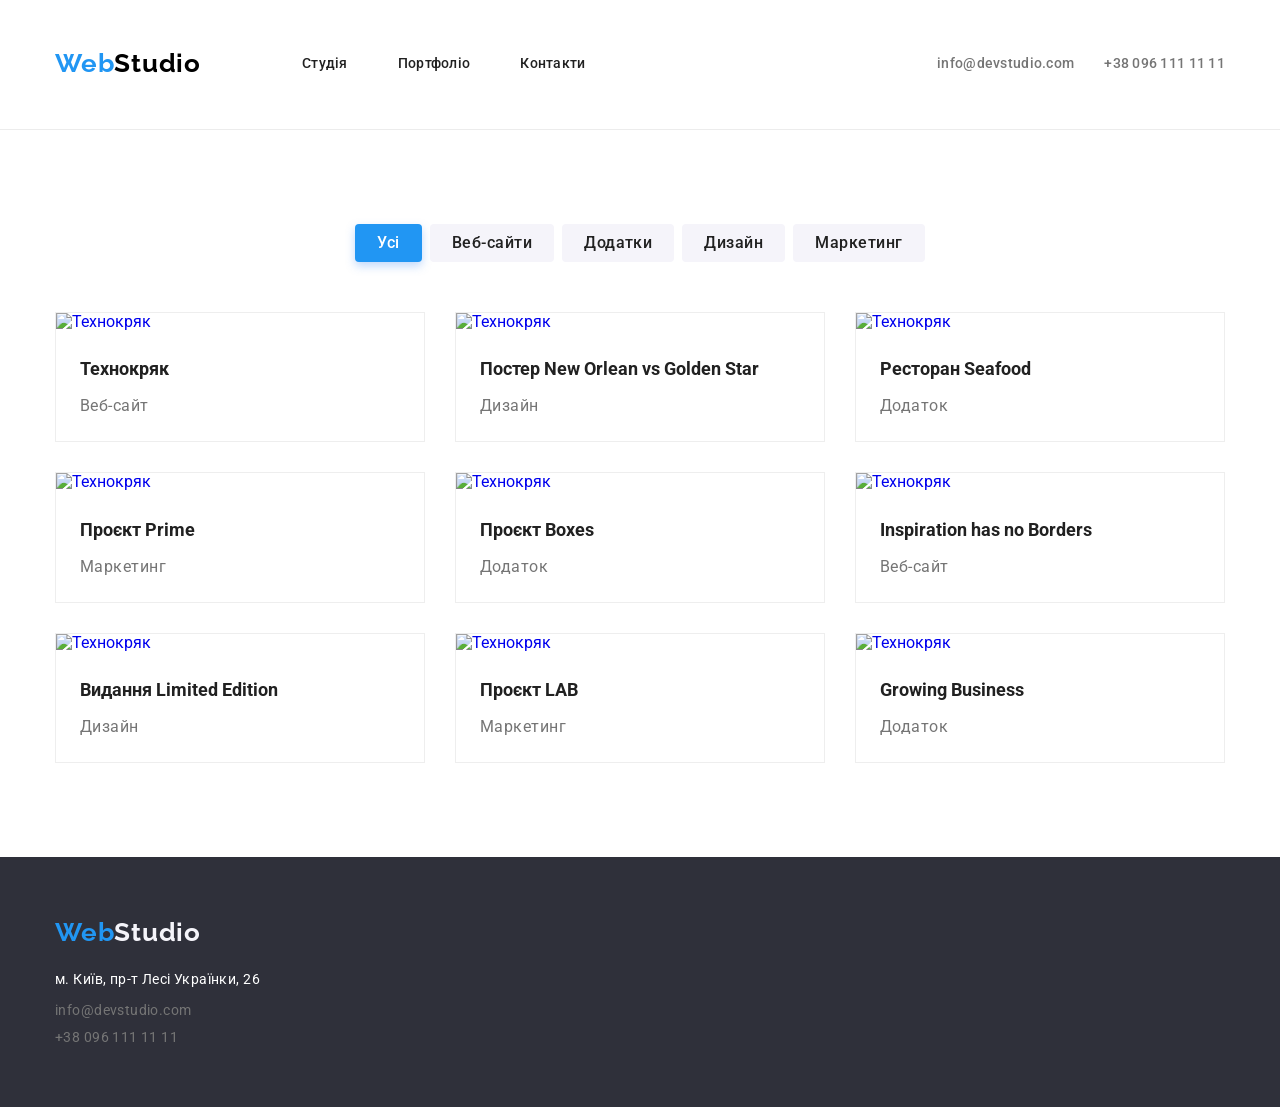
==== portfolio.html @ 372fb8e6 "mobile menu fix" ====
<!doctype html>
<html lang="uk">
  <head>
    <meta charset="UTF-8" />
    <meta name="viewport" content="width=device-width, initial-scale=1.0" />
    
    <link
      rel="stylesheet"
      href="https://cdnjs.cloudflare.com/ajax/libs/modern-normalize/3.0.1/modern-normalize.min.css"
      integrity="sha512-q6WgHqiHlKyOqslT/lgBgodhd03Wp4BEqKeW6nNtlOY4quzyG3VoQKFrieaCeSnuVseNKRGpGeDU3qPmabCANg=="
      crossorigin="anonymous"
      referrerpolicy="no-referrer"
    />
    <title>Портфоліо</title>
    <link rel="preconnect" href="https://fonts.googleapis.com" />
    <link rel="preconnect" href="https://fonts.gstatic.com" crossorigin />
    <link
      href="https://fonts.googleapis.com/css2?family=Raleway:ital,wght@0,100..900;1,100..900&family=Roboto:ital,wght@0,100..900;1,100..900&display=swap"
      rel="stylesheet"
    />
    <link rel="stylesheet" href="css/reset.css" />
    <link rel="stylesheet" href="css/portfolio.css" />
      <link rel="stylesheet" href="css/style.css" />
  </head>
  <body>
    <header class="header">
      <div class="container header-wrap">
        <a href="./index.html" class="header-logo"
          >Web<span class="logo-accent">Studio</span></a>
<button class="mobile-menu-button" type="button" aria-label="Відкрити меню" aria-expanded="false">
  <span></span>
  <span></span>
  <span></span>
</button>

<div class="mobile-menu">
  <nav class="mobile-menu-nav" aria-label="Мобільна навігація">
    <ul>
      <li><a href="./index.html">Студія</a></li>
      <li><a href="./portfolio.html">Портфоліо</a></li>
      <li><a href="#">Контакти</a></li>
    </ul>
  </nav>

  <address class="mobile-menu-contacts">
    <a class="mobile-menu-phone" href="tel:+380961111111">+38 096 111 11 11</a>
    <a class="mobile-menu-mail" href="mailto:info@devstudio.com">info@devstudio.com</a>
  </address>

  <ul class="mobile-menu-socials">
    <li><a href="#" aria-label="Instagram">Instagram</a></li>
    <li><a href="#" aria-label="Twitter">Twitter</a></li>
    <li><a href="#" aria-label="Facebook">Facebook</a></li>
    <li><a href="#" aria-label="LinkedIn">LinkedIn</a></li>
  </ul>
</div>

<div class="mobile-overlay"></div>

        >
        <nav class="header-navigation header-nav">
          <ul class="header-list">
            <li class="header-item">
              <a class="header-link" href="index.html">Студія</a>
            </li>
            <li class="header-item">
              <a class="header-link" href="index.html">Портфоліо</a>
            </li>
            <li class="header-item">
              <a class="header-link" href="#">Контакти</a>
            </li>
          </ul>
        </nav>
        <address class="header-contacts">
          <ul class="header-contacts-list">
            <li class="header-mail">
              <a class="header-item" href="mailto:info@devstudio.com"
                >info@devstudio.com</a
              >
            </li>
            <li class="header-phone">
              <a class="header-item" href="tel:+380961111111"
                >+38 096 111 11 11</a
              >
            </li>
          </ul>
        </address>
      </div>
    </header>
    <main>
      <section class="tabs">
        <div class="container">
          <nav class="tabs-tab">
            <button type="button" class="tabs-active">Усі</button>
            <button type="button" class="tabs-item">Веб-сайти</button>
            <button type="button" class="tabs-item">Додатки</button>
            <button type="button" class="tabs-item">Дизайн</button>
            <button type="button" class="tabs-item">Маркетинг</button>
          </nav>
        </div>
      </section>
      <section class="catalog">
        <div class="container">
          <ul class="catalog-list">
            <li class="catalog-item">
              <a href="#" class="catalog-link">
                <div class="wrapper">
                  <img
                  width="370"
                  class="catalog-img"
                  src="projects-photos/portfolioimg1.jpg"
                  alt="Технокряк"
                />
                <p class="over">Ресурс пропонує комплексні пропозиції з різним рівнем функціоналу та сервісів. Все це дозволить відвідувачу отримати вичерпні відомості про компанію чи приватну особу.</p>
                </div>
                <div class="catalog-content">
                  <h3 class="catalog-title">Технокряк</h3>
                  <p class="catalog-text">Веб-сайт</p>
                </div>
              </a>
            </li>
            <li class="catalog-item">
              <a href="#" class="catalog-link">
                <div class="wrapper">
                  <img
                  width="370"
                  class="catalog-img"
                  src="projects-photos/portfolioimg2.jpg"
                  alt="Технокряк"
                />
                <p class="over">Ресурс пропонує комплексні пропозиції з різним рівнем функціоналу та сервісів. Все це дозволить відвідувачу отримати вичерпні відомості про компанію чи приватну особу.</p>
                </div>
                <div class="catalog-content">
                  <h3 class="catalog-title">
                    Постер New Orlean vs Golden Star
                  </h3>
                  <p class="catalog-text">Дизайн</p>
                </div>
              </a>
            </li>
            <li class="catalog-item">
              <a href="#" class="catalog-link">
                <div class="wrapper">
                  <img
                  width="370"
                  class="catalog-img"
                  src="projects-photos/portfolioimg3.jpg"
                  alt="Технокряк"
                />
                <p class="over">Ресурс пропонує комплексні пропозиції з різним рівнем функціоналу та сервісів. Все це дозволить відвідувачу отримати вичерпні відомості про компанію чи приватну особу.</p>
                </div>
                <div class="catalog-content">
                  <h3 class="catalog-title">Ресторан Seafood</h3>
                  <p class="catalog-text">Додаток</p>
                </div>
              </a>
            </li>

            <li class="catalog-item">
              <a href="#" class="catalog-link">
                <div class="wrapper">
                  <img
                  width="370"
                  class="catalog-img"
                  src="projects-photos/portfolioimg4.jpg"
                  alt="Технокряк"
                />
                <p class="over">Ресурс пропонує комплексні пропозиції з різним рівнем функціоналу та сервісів. Все це дозволить відвідувачу отримати вичерпні відомості про компанію чи приватну особу.</p>
                </div>
                <div class="catalog-content">
                  <h3 class="catalog-title">Проєкт Prime</h3>
                  <p class="catalog-text">Маркетинг</p>
                </div>
              </a>
            </li>
            <li class="catalog-item">
              <a href="#" class="catalog-link">
                <div class="wrapper">
                  <img
                  width="370"
                  class="catalog-img"
                  src="projects-photos/portfolioimg5.jpg"
                  alt="Технокряк"
                />
                <p class="over">Ресурс пропонує комплексні пропозиції з різним рівнем функціоналу та сервісів. Все це дозволить відвідувачу отримати вичерпні відомості про компанію чи приватну особу.</p>
                </div>
                <div class="catalog-content">
                  <h3 class="catalog-title">Проєкт Boxes</h3>
                  <p class="catalog-text">Додаток</p>
                </div>
              </a>
            </li>
            <li class="catalog-item">
              <a href="#" class="catalog-link">
                <div class="wrapper">
                  <img
                  width="370"
                  class="catalog-img"
                  src="projects-photos/portfolioimg6.jpg"
                  alt="Технокряк"
                />
                <p class="over">Ресурс пропонує комплексні пропозиції з різним рівнем функціоналу та сервісів. Все це дозволить відвідувачу отримати вичерпні відомості про компанію чи приватну особу.</p>
                </div>
                <div class="catalog-content">
                  <h3 class="catalog-title">Inspiration has no Borders</h3>
                  <p class="catalog-text">Веб-сайт</p>
                </div>
              </a>
            </li>

            <li class="catalog-item">
              <a href="#" class="catalog-link">
                <div class="wrapper">
                  <img
                  width="370"
                  class="catalog-img"
                  src="projects-photos/portfolioimg7.jpg"
                  alt="Технокряк"
                />
                <p class="over">Ресурс пропонує комплексні пропозиції з різним рівнем функціоналу та сервісів. Все це дозволить відвідувачу отримати вичерпні відомості про компанію чи приватну особу.</p>
                </div>
                <div class="catalog-content">
                  <h3 class="catalog-title">Видання Limited Edition</h3>
                  <p class="catalog-text">Дизайн</p>
                </div>
              </a>
            </li>
            <li class="catalog-item">
              <a href="#" class="catalog-link">
                <div class="wrapper">
                  <img
                  width="370"
                  class="catalog-img"
                  src="projects-photos/portfolioimg8.jpg"
                  alt="Технокряк"
                />
                <p class="over">Ресурс пропонує комплексні пропозиції з різним рівнем функціоналу та сервісів. Все це дозволить відвідувачу отримати вичерпні відомості про компанію чи приватну особу.</p>
                </div>
                <div class="catalog-content">
                  <h3 class="catalog-title">Проєкт LAB</h3>
                  <p class="catalog-text">Маркетинг</p>
                </div>
              </a>
            </li>
            <li class="catalog-item">
              <a href="#" class="catalog-link">
                <div class="wrapper">
                  <img
                  width="370"
                  class="catalog-img"
                  src="projects-photos/portfolioimg9.jpg"
                  alt="Технокряк"
                />
                <p class="over">Ресурс пропонує комплексні пропозиції з різним рівнем функціоналу та сервісів. Все це дозволить відвідувачу отримати вичерпні відомості про компанію чи приватну особу.</p>
                </div>
                <div class="catalog-content">
                  <h3 class="catalog-title">Growing Business</h3>
                  <p class="catalog-text">Додаток</p>
                </div>
              </a>
            </li>
          </ul>
        </div>
      </section>
    </main>
    <footer class="footer">
      <div class="container">
        <a href="index.html" class="footer-logo">Web<span class="footerlogo-accent">Studio</span></a>
        <address class="footer-address">
          <ul class="footer-list">
            <li class="footer-item">
              <a
                class="footer-map"
                target="_blank"
                href="https://www.google.com/maps/place/%D0%B1%D1%83%D0%BB.+%D0%9B%D0%B5%D1%81%D0%B8+%D0%A3%D0%BA%D1%80%D0%B0%D0%B8%D0%BD%D0%BA%D0%B8,+26,+%D0%9A%D0%B8%D0%B5%D0%B2,+%D0%A3%D0%BA%D1%80%D0%B0%D0%B8%D0%BD%D0%B0,+02000/@50.4265841,30.5358109,17z/data=!3m1!4b1!4m6!3m5!1s0x40d4cf0e033ecbe9:0x57a4dffefec77da0!8m2!3d50.4265807!4d30.5383858!16s%2Fg%2F1tctq5jv?authuser=0&entry=ttu&g_ep=EgoyMDI2MDQwOC4wIKXMDSoASAFQAw%3D%3D"
                >м. Київ, пр-т Лесі Українки, 26</a
              >
            </li>
            <li class="footer-item">
              <a class="footer-mail" href="mailto:info@devstudio.com"
                >info@devstudio.com</a
              >
            </li>
            <li class="footer-item">
              <a class="footer-phone" href="tel:+380961111111"
                >+38 096 111 11 11</a
              >
            </li>
          </ul>
        </address>
      </div>
    </footer>
    <script src="./js/mobile-menu.js"></script>
  </body>
</html>
---- css/portfolio.css ----
:root {
  --primary-color: #ffffff;
  --secondary-color: #2196f3;
  --title-color: #212121;
  --text-color: #757575;
  --logo-color: #000000;
  --BG1-color: #2f303a;
  --BG2-color: #f5f4fa;
  --Border-color: #eeeeee;
  --hover-overlay: rgba(33, 150, 243, 0.9);
}

.container {
  width: 1200px;
  margin: 0 auto;
  padding: 0 12px;
}

body {
  font-family: "Roboto", sans-serif;
}

/* header */

.header {
  padding-top: 24px;
  padding-bottom: 25px;
  color: var(--primary-color);
  border-bottom: 1px solid var(--Border-color);
}

.header-wrap {
  display: flex;
}

.header-logo {
  font-family: Raleway;
  color: var(--secondary-color);
  font-size: 26px;
  font-weight: 700;
  line-height: 1.38;
  letter-spacing: 0.78px;
  text-decoration: none;
  margin-right: 93px;

  animation-name: header-logo;
  animation-duration: 3000ms;
  animation-iteration-count: infinite;
  animation-direction: alternate;
  animation-timing-function: ease;
}

@keyframes header-logo {
  0% {
    transform: scale(0.7);
  }
  100% {
    transform: scale(1.1);
  }
}

.logo-accent {
  color: var(--logo-color);
}

.header-navigation {
  display: flex;
}

.header-list {
  align-items: center;
  display: flex;
  gap: 50px;
}

.header-item {
  position: relative;
}

.header-item:hover:after {
  opacity: 1;
}

.header-item:hover {
  color: var(--secondary-color);
  font-size: 14px;
  font-weight: 500;
  line-height: 1.14;
  letter-spacing: 0.28px;
  text-decoration: none;
  font-family: Roboto;
}

.header-item::after {
  content: "";
  display: block;
  width: 100%;
  height: 4px;
  background: var(--secondary-color);
  position: absolute;
  left: 0;
  bottom: -35.5px;
  border-radius: 2px;
  opacity: 0;
}

.header-link {
  color: var(--title-color);
  font-size: 14px;
  font-weight: 500;
  line-height: 1.14;
  letter-spacing: 0.28px;
  text-decoration: none;
  color: var(--title-color);
  font-family: Roboto;
}

.header-link:hover {
  color: var(--secondary-color);
}

.header-contacts {
  color: var(--title-color);
  font-size: 14px;
  font-weight: 500;
  line-height: 1.14;
  letter-spacing: 0.28px;
  text-decoration: none;
  color: #212121;
  font-family: Roboto;
  text-decoration: none;
  display: flex;
  gap: 24px;
  margin-left: auto;
  font-style: normal;
}

.header-contacts-list {
  align-items: center;
  gap: 50px;
  display: flex;
}

.header-item {
  font-size: 14px;
  font-weight: 500;
  line-height: 1.14;
  letter-spacing: 0.28px;
  font-family: Roboto;
  color: var(--text-color);
  text-decoration: none;
}

.header-item:hover {
  color: var(--secondary-color);
}

/* tabs */

.tabs {
  padding-top: 94px;
  padding-bottom: 50px;
  display: flex;
  justify-content: center;
}

.tabs-tab {
  display: flex;
  justify-content: center;
  gap: 8px;
}

.tabs-item {
  padding: 6px 22px;
  border: none;
  border-radius: 4px;
  background: var(--BG2-color);
  color: var(--title-color);
  text-align: center;
  font-size: 16px;
  font-weight: 500;
  line-height: 1.62;
  letter-spacing: 0.48px;
}

.tabs-active {
  padding: 6px 22px;
  border: none;
  border-radius: 4px;
  text-align: center;
  font-family: Roboto;
  font-size: 16px;
  font-style: normal;
  font-weight: 500;
  line-height: 1.62;
  letter-spacing: 0.48px;
  background: var(--secondary-color);
  color: var(--primary-color);
  box-shadow: 0 4px 10px rgba(74, 144, 243, 0.35);
}

/* catalog */

.catalog {
  padding-bottom: 94px;
}

.catalog-list {
  display: grid;
  grid-template-columns: repeat(3, 1fr);
  gap: 30px 30px;
  list-style: none;
  margin: 0;
  padding: 0;
}

.catalog-link {
  display: block;
  text-decoration: none;
}

.catalog-link:hover {
  .over {
    opacity: 1;
  }
}

.wrapper {
  position: relative;
}

.over {
  position: absolute;
  top: 0;
  left: 0;
  background: var(--hover-overlay);
  width: 100%;
  height: 100%;
  padding-top: 63px;
  padding-bottom: 63px;
  padding: 24px;
  color: var(--primary-color);
  font-size: 18px;
  font-weight: 400;
  line-height: 28px;
  letter-spacing: 0.54px;
  display: flex;
  align-items: center;
  opacity: 0;
}

.catalog-content {
  padding: 20px 24px;
}

.catalog-item {
  border: 1px solid var(--Border-color);
  background-color: var(--primary-color);
  text-align: left;
}

.catalog-title {
  margin-bottom: 4px;
  color: var(--title-color);
  font-size: 18px;
  font-weight: 700;
  line-height: 36px;
  letter-spacing: 2;
}

.catalog-text {
  color: var(--text-color);
  font-size: 16px;
  font-weight: 400;
  line-height: 1.87;
  letter-spacing: 0.48px;
}

/* footer */

.footer {
  padding-top: 60px;
  padding-bottom: 60px;
  background-color: var(--BG1-color);
}

.footer-logo {
  display: inline-block;
  margin-bottom: 20px;
  color: var(--secondary-color);
  font-size: 26px;
  font-weight: 700;
  line-height: 1.19;
  letter-spacing: 0.78px;
  text-decoration: none;
  font-family: Raleway;
}

.footerlogo-accent {
  color: var(--BG2-color);
}

.footer-list {
  display: flex;
  flex-direction: column;
  gap: 9px;
}

.footer-map {
  color: var(--primary-color);
  font-size: 14px;
  font-weight: 400;
  line-height: 1.71;
  letter-spacing: 0.42px;
  text-decoration: none;
  font-style: normal;
}

.footer-map:hover {
  color: var(--secondary-color);
}

.footer-mail {
  font-size: 14px;
  font-style: normal;
  font-weight: 400;
  line-height: 1.71px;
  letter-spacing: 0.42px;
  color: var(--text-color);
  text-decoration: none;
}

.footer-mail:hover {
  color: var(--secondary-color);
}

.footer-phone {
  font-size: 14px;
  font-style: normal;
  font-weight: 400;
  line-height: 1.71px;
  letter-spacing: 0.42px;
  color: var(--text-color);
  text-decoration: none;
}

.footer-phone:hover {
  color: var(--secondary-color);
}

/* ==========================================================
   FINAL MOBILE-FIRST ADAPTIVE + MOBILE MENU
   Breakpoints: 480px / 768px / 1200px
   ========================================================== */

/* Prevent horizontal overflow */
html,
body {
  width: 100%;
  max-width: 100%;
  overflow-x: hidden;
}

img {
  max-width: 100%;
  height: auto;
}

/* Mobile menu button/panel are hidden on desktop by default */
.mobile-menu-button,
.mobile-menu,
.mobile-overlay {
  display: none;
}

/* ---------- BASE: mobile first ---------- */

.container {
  width: 100%;
  max-width: 1200px;
  margin-left: auto;
  margin-right: auto;
  padding-left: 15px;
  padding-right: 15px;
}

.header {
  position: relative;
  z-index: 1000;
}

.header-wrap {
  min-height: 60px;
  align-items: center;
  position: relative;
}

.header-logo {
  margin-right: 0;
}

.header-nav,
.header-navigation {
  display: none;
}

.header-contacts {
  display: none;
}

.mobile-menu-button {
  position: relative;
  z-index: 1102;
  margin-left: auto;
  width: 40px;
  height: 40px;
  padding: 8px;
  border: 0;
  background: transparent;
  cursor: pointer;
  display: flex;
  flex-direction: column;
  justify-content: center;
  gap: 5px;
}

.mobile-menu-button span {
  display: block;
  width: 24px;
  height: 2px;
  margin: 0 auto;
  background: #212121;
  transition: transform 250ms ease, opacity 200ms ease;
}

.mobile-menu-button.is-open span:nth-child(1) {
  transform: translateY(7px) rotate(45deg);
}

.mobile-menu-button.is-open span:nth-child(2) {
  opacity: 0;
}

.mobile-menu-button.is-open span:nth-child(3) {
  transform: translateY(-7px) rotate(-45deg);
}

.mobile-menu {
  display: flex;
  position: fixed;
  z-index: 1101;
  top: 0;
  right: 0;
  width: 100%;
  height: 100dvh;
  min-height: 100vh;
  padding: 90px 40px 40px;
  background: #fff;
  flex-direction: column;
  transform: translateX(100%);
  transition: transform 300ms ease;
  overflow-y: auto;
  overflow-x: hidden;
}

.mobile-menu.is-open {
  transform: translateX(0);
}

.mobile-menu-nav ul {
  display: flex;
  flex-direction: column;
  gap: 28px;
  list-style: none;
  padding: 0;
  margin: 0;
}

.mobile-menu-nav a {
  color: #212121;
  font-family: Roboto, sans-serif;
  font-size: 34px;
  font-weight: 500;
  line-height: 1.18;
  text-decoration: none;
}

.mobile-menu-nav a:hover,
.mobile-menu-nav a:focus {
  color: #2196f3;
}

.mobile-menu-contacts {
  display: flex;
  flex-direction: column;
  gap: 18px;
  margin-top: auto;
  padding-top: 50px;
  font-style: normal;
}

.mobile-menu-phone {
  color: #2196f3;
  font-family: Roboto, sans-serif;
  font-size: 24px;
  font-weight: 500;
  text-decoration: none;
}

.mobile-menu-mail {
  color: #757575;
  font-family: Roboto, sans-serif;
  font-size: 18px;
  text-decoration: none;
}

.mobile-menu-socials {
  display: flex;
  flex-wrap: wrap;
  gap: 10px 20px;
  margin: 30px 0 0;
  padding: 0;
  list-style: none;
}

.mobile-menu-socials li:not(:last-child) {
  padding-right: 20px;
  border-right: 1px solid #2196f3;
}

.mobile-menu-socials a {
  color: #2196f3;
  font-family: Roboto, sans-serif;
  font-size: 14px;
  font-weight: 500;
  text-decoration: none;
}

.mobile-overlay {
  position: fixed;
  z-index: 1050;
  inset: 0;
  background: rgba(0, 0, 0, 0.45);
  opacity: 0;
  visibility: hidden;
  pointer-events: none;
  transition: opacity 300ms ease, visibility 300ms ease;
}

.mobile-overlay.is-open {
  display: block;
  opacity: 1;
  visibility: visible;
  pointer-events: auto;
}

body.menu-open {
  overflow: hidden;
}

/* ---------- 480px ---------- */
@media (min-width: 480px) {
  .container {
    padding-left: 15px;
    padding-right: 15px;
  }

  .mobile-menu {
    width: 390px;
    max-width: 100%;
  }

  .mobile-menu-nav a {
    font-size: 36px;
  }

  .mobile-menu-phone {
    font-size: 26px;
  }
}

/* ---------- 768px ---------- */
@media (min-width: 768px) {
  .container {
    width: 100%;
    padding-left: 15px;
    padding-right: 15px;
  }

  .mobile-menu-button,
  .mobile-menu,
  .mobile-overlay {
    display: none !important;
  }

  .header-wrap {
    min-height: 80px;
  }

  .header-nav,
  .header-navigation {
    display: flex;
  }

  .header-contacts {
    display: flex;
  }

  .header-logo {
    margin-right: 60px;
  }
}

/* ---------- 1200px ---------- */
@media (min-width: 1200px) {
  .container {
    width: 1200px;
    padding-left: 15px;
    padding-right: 15px;
  }

  .header-wrap {
    min-height: 80px;
  }

  .header-logo {
    margin-right: 93px;
  }
}

/* ==========================================================
   PORTFOLIO
   ========================================================== */

.tabs {
  padding-top: 60px;
  padding-bottom: 40px;
}

.tabs-tab {
  flex-wrap: wrap;
  gap: 8px;
}

.catalog {
  padding-bottom: 60px;
}

.catalog-list {
  grid-template-columns: 1fr;
  gap: 30px;
}

.catalog-item,
.catalog-link {
  min-width: 0;
}

.catalog-img {
  display: block;
  width: 100%;
  height: auto;
}

.over {
  box-sizing: border-box;
  overflow: auto;
}

/* Portfolio 480px */
@media (min-width: 480px) {
  .tabs {
    padding-top: 60px;
    padding-bottom: 40px;
  }

  .catalog-list {
    grid-template-columns: repeat(1, minmax(0, 1fr));
  }
}

/* Portfolio 768px */
@media (min-width: 768px) {
  .tabs {
    padding-top: 80px;
    padding-bottom: 40px;
  }

  .catalog-list {
    grid-template-columns: repeat(2, minmax(0, 1fr));
    gap: 30px;
  }

  .catalog-content {
    min-height: 110px;
  }
}

/* Portfolio 1200px */
@media (min-width: 1200px) {
  .tabs {
    padding-top: 94px;
    padding-bottom: 50px;
  }

  .catalog {
    padding-bottom: 94px;
  }

  .catalog-list {
    grid-template-columns: repeat(3, minmax(0, 1fr));
  }
}
---- css/style.css ----
:root {
  --primary-color: #ffffff;
  --secondary-color: #2196f3;
  --title-color: #212121;
  --text-color: #757575;
  --logo-color: #000000;
  --BG1-color: #2f303a;
  --BG2-color: #f5f4fa;
  --border-color: #ececec;
}

html {
  scroll-behavior: smooth;
}

.container {
  width: 100%;
  max-width: 1200px;
  margin: 0 auto;
  padding: 0 15px;
}

body {
  font-family: "Roboto", sans-serif;
}

.header {
  padding-top: 10px;
  padding-bottom: 10px;
  position: fixed;
  width: 100%;
  background: var(--primary-color);
  border-bottom: 1px solid var(--border-color);
}

.header-wrap {
  display: flex;
  align-items: center;
}

.header-logo {
  font-family: Raleway;
  color: var(--secondary-color);
  font-size: 26px;
  font-weight: 700;
  line-height: 1.38;
  letter-spacing: 0.78px;
  text-decoration: none;
  margin-right: 93px;

  animation-name: header-logo;
  animation-duration: 3000ms;
  animation-iteration-count: infinite;
  animation-direction: alternate;
  animation-timing-function: ease;
}

@keyframes header-logo {
  0% {
    transform: scale(0.7);
  }
  100% {
    transform: scale(1.1);
  }
}

.logo-accent {
  color: var(--logo-color);
}

.header-nav {
  display: none;
}

.header-list {
  align-items: center;
  display: flex;
  gap: 50px;
}

.header-item {
  position: relative;
}

.header-item:hover:after {
  opacity: 1;
}

.header-item:hover {
  color: var(--secondary-color);
  font-size: 14px;
  font-weight: 500;
  line-height: 1.14;
  letter-spacing: 0.28px;
  text-decoration: none;
  font-family: Roboto;
}

.header-item::after {
  content: "";
  display: block;
  width: 100%;
  height: 4px;
  background: var(--secondary-color);
  position: absolute;
  left: 0;
  bottom: -35.5px;
  border-radius: 2px;
  opacity: 0;
}

.header-link {
  color: var(--title-color);
  font-size: 14px;
  font-weight: 500;
  line-height: 1.14;
  letter-spacing: 0.28px;
  text-decoration: none;
  color: var(--title-color);
  font-family: Roboto;
}

.header-link:hover {
  color: var(--secondary-color);
}

.header-contacts {
  color: var(--title-color);
  font-size: 14px;
  font-weight: 500;
  line-height: 1.14;
  letter-spacing: 0.28px;
  text-decoration: none;
  color: #212121;
  font-family: Roboto;
  text-decoration: none;
  display: none;
  gap: 24px;
  margin-left: auto;
  font-style: normal;
}

.header-contacts-list {
  align-items: center;
  display: flex;
}

.header-item {
  font-size: 14px;
  font-weight: 500;
  line-height: 1.14;
  letter-spacing: 0.28px;
  font-family: Roboto;
  color: var(--text-color);
  text-decoration: none;
}

.header-item:hover {
  color: var(--secondary-color);
}

/* hero */

.hero {
  background-color: var(--BG1-color);
  padding-top: 118px;
  padding-bottom: 118px;
  text-align: center;
}

.hero-title {
  color: var(--primary-color);
  display: flex;
  justify-content: center;
  align-items: center;
  text-align: center;
  font-size: 26px;
  font-weight: 900;
  line-height: 1.62;
  letter-spacing: 1.56px;
  text-transform: uppercase;
  width: 100%;
  margin-bottom: 30px;
  margin-left: auto;
  margin-right: auto;

  animation-name: hero-title;
  animation-duration: 1000ms;
  animation-timing-function: ease-out;
}

@keyframes hero-title {
  0% {
    opacity: 0;
    transform: translateX(-150px);
  }
  100% {
    opacity: 1;
    transform: translateX(0);
  }
}

.hero-button {
  min-width: 200px;
  height: 50px;
  padding: 10px 32px;
  border-radius: 4px;
  background: var(--secondary-color);
  box-shadow: 0 4px 4px 0 rgba(0, 0, 0, 0.15);
  color: var(--primary-color);
  text-align: center;
  font-size: 16px;
  font-weight: 700;
  line-height: 1.87;
  letter-spacing: 0.96px;
  border: none;

  animation-name: hero-button;
  animation-duration: 1000ms;
  animation-timing-function: ease-out;
}

@keyframes hero-button {
  0% {
    opacity: 0;
    transform: translateX(150px);
  }
  100% {
    opacity: 1;
    transform: translateX(0);
  }
}

/* info */

.info {
  padding-top: 94px;
  padding-bottom: 94px;
}

.info-all {
  display: flex;
  gap: 30px;
}

.info-title {
  margin-bottom: 10px;
  color: var(--title-color);
  font-family: Roboto;
  font-size: 14px;
  font-weight: 700;
  line-height: 1.14;
  letter-spacing: 0.42px;
  text-transform: uppercase;
}

.info-text {
  color: var(--text-color);
  font-size: 14px;
  font-weight: 400;
  line-height: 1.71;
  letter-spacing: 0.42px;
}

/* about */

.about {
  padding-bottom: 94px;
  display: none;
}

.about-title {
  color: var(--title-color);
  text-align: center;
  font-size: 36px;
  font-weight: 700;
  line-height: 1.16;
  letter-spacing: 1.08px;
  margin-bottom: 50px;
}

.about-all {
  display: flex;
  gap: 30px;
  list-style: none;
  max-width: 1170px;
}

.about-img {
  display: block;
  width: 100%;
  height: auto;
}

/* team */

.team {
  padding-top: 94px;
  padding-bottom: 94px;
  text-align: center;
  background-color: var(--BG2-color);
}

.team-all {
  display: flex;
  gap: 30px;
  margin: 0;
  padding: 0;
  list-style: none;
}

.team-list {
  width: calc((100% - 90px) / 4);
  background-color: var(--primary-color);
  text-align: center;
  padding-bottom: 30px;
}

.team-img {
  display: block;
  width: 100%;
  height: auto;
  margin-bottom: 30px;
}

.team-content {
  padding: 0 10px;
}

.team-title {
  color: var(--title-color);
  text-align: center;
  font-family: Roboto, sans-serif;
  font-size: 36px;
  font-weight: 700;
  line-height: 1.16;
  letter-spacing: 1.08px;
  margin-bottom: 50px;
}

.team-subtitle {
  color: var(--title-color);
  text-align: center;
  font-family: Roboto, sans-serif;
  font-size: 16px;
  font-weight: 500;
  line-height: 1.19;
  letter-spacing: 0.48px;
  margin-bottom: 10px;
}

.team-text {
  color: var(--text-color);
  text-align: center;
  font-family: Roboto, sans-serif;
  font-size: 16px;
  font-weight: 400;
  line-height: 1.19;
  letter-spacing: 0.48px;
}

/* footer */

.footer {
  padding-top: 60px;
  padding-bottom: 60px;
  background-color: var(--BG1-color);
}

.footer-all {
  display: column;
}

.footer-logo {
  display: inline-block;
  margin-bottom: 20px;
  color: var(--secondary-color);
  font-size: 26px;
  font-weight: 700;
  line-height: 1.19;
  letter-spacing: 0.78px;
  text-decoration: none;
  font-family: Raleway;
}

.footerlogo-accent {
  color: var(--BG2-color);
}

.footer-list {
  display: flex;
  flex-direction: column;
  gap: 9px;
}

.footer-map {
  color: var(--primary-color);
  font-size: 14px;
  font-weight: 400;
  line-height: 1.71;
  letter-spacing: 0.42px;
  text-decoration: none;
  font-style: normal;
}

.footer-map:hover {
  color: var(--secondary-color);
}

.footer-mail {
  font-size: 14px;
  font-weight: 400;
  line-height: 1.71px;
  letter-spacing: 0.42px;
  color: var(--text-color);
  text-decoration: none;
}

.footer-mail:hover {
  color: var(--secondary-color);
}

.footer-phone {
  font-size: 14px;
  font-style: normal;
  font-weight: 400;
  line-height: 1.71px;
  letter-spacing: 0.42px;
  color: var(--text-color);
  text-decoration: none;
}

.footer-phone:hover {
  color: var(--secondary-color);
}

.scroll {
  width: 40px;
  height: 40px;
  border-radius: 50%;
  background: #000;
  display: flex;
  justify-content: center;
  align-items: center;
  position: fixed;
  bottom: 50px;
  right: 50px;
  transform: rotate(-90deg);
}

.scroll-icon {
  width: 20px;
  height: 20px;
}

/* Media */

@media (min-width: 480px) {
  .container {
    max-width: 480px;
  }
  .hero-title {
    width: 360px;
    font-size: 26px;
    font-weight: 900;
    line-height: 42px;
    letter-spacing: 1.56px;
  }
  .hero-button {
    font-size: 16px;
    font-weight: 700;
    line-height: 30px;
    letter-spacing: 0.96px;
  }
}

@media (min-width: 768px) {
  .container {
    max-width: 768px;
  }
  .hero {
    padding-top: 218px;
  }
  .header {
    padding-top: 21px;
    padding-bottom: 21px;
    position: fixed;
    width: 100%;
    background: var(--primary-color);
    border-bottom: 1px solid var(--border-color);
  }
  .header-logo {
    margin-right: 88px;
  }
  .header-nav {
    display: block;
  }
  .header-contacts {
    display: flex;
  }
  .header-contacts-list {
    flex-direction: column;
    gap: 10px;
  }
}

@media (min-width: 1200px) {
  .container {
    max-width: 1200px;
  }
  .header {
    padding-top: 24px;
    padding-bottom: 25px;
    position: fixed;
    width: 100%;
    background: var(--primary-color);
    border-bottom: 1px solid var(--border-color);
  }
  .header-logo {
    font-size: 26px;
    letter-spacing: 0.78px;
    margin-right: auto;
  }
  .header-contacts-list {
    flex-direction: row;
    gap: 30px;
  }
  .hero {
    padding-top: 200px;
    padding-bottom: 200px;
  }
  .hero-title {
    font-size: 44px;
    font-weight: 900;
    line-height: 1.36;
    letter-spacing: 2.64px;
    width: 696px;
  }
  .hero-button {
    min-width: 216px;
  }
}

@media (min-width: 768px) and (max-width: 1199px) {
  .info {
    padding-top: 60px;
    padding-bottom: 60px;
  }

  .info-all {
    display: flex;
    flex-wrap: wrap;
    gap: 30px;
    row-gap: 30px;
  }

  .info-list {
    flex-basis: calc((100% - 30px) / 2);
  }

  .info-title {
    text-align: left;
    font-size: 16px;
    font-weight: 700;
    line-height: 30px;
    letter-spacing: 0.96px;
  }

  .info-text {
    max-width: 354px;
    font-size: 14px;
    font-weight: 400;
    line-height: 24px;
    letter-spacing: 0.42px;
  }
}

@media (max-width: 767px) {
  .info {
    padding-top: 60px;
    padding-bottom: 60px;
  }

  .info-all {
    display: flex;
    flex-direction: column;
    gap: 30px;
  }

  .info-list {
    width: 100%;
  }

  .info-title {
    font-size: 14px;
    text-align: center;
    font-size: 14px;
    font-weight: 700;
    letter-spacing: 0.42px;
  }

  .info-text {
    font-size: 14px;
    text-align: left;
    max-width: 100%;
    font-size: 14px;
    font-weight: 400;
    line-height: 24px;
    letter-spacing: 0.42px;
  }
}

@media (min-width: 1200px) {
  .about {
    display: block;
  }
  .info {
    padding-top: 94px;
    padding-bottom: 94px;
  }

  .info-all {
    display: flex;
    gap: 30px;
  }

  .info-list {
    flex-basis: calc((100% - 90px) / 4);
  }

  .info-title {
    text-align: left;
  }

  .info-text {
    text-align: left;
    max-width: 100%;
  }
}

@media (min-width: 768px) and (max-width: 1199px) {
  .team {
    padding-top: 60px;
    padding-bottom: 60px;
  }

  .team-title {
    font-size: 28px;
    font-weight: 700;
    letter-spacing: 0.84px;
    margin-bottom: 30px;
  }

  .team-all {
    display: flex;
    flex-wrap: wrap;
    gap: 30px;
    justify-content: center;
  }

  .team-list {
    width: calc((100% - 30px) / 2);
    max-width: 354px;
    padding-bottom: 24px;
  }

  .team-img {
    margin-bottom: 30px;
  }

  .team-subtitle {
    font-size: 16px;
    font-weight: 500;
    letter-spacing: 0.48px;
    margin-bottom: 8px;
  }

  .team-text {
    font-size: 16px;
    font-weight: 400;
    letter-spacing: 0.48px;
  }
}

@media (max-width: 767px) {
  .team {
    padding-top: 60px;
    padding-bottom: 60px;
  }

  .team-title {
    font-size: 28px;
    font-weight: 700;
    letter-spacing: 0.84px;
    margin-bottom: 30px;
  }

  .team-all {
    display: flex;
    flex-direction: column;
    align-items: center;
    gap: 30px;
  }

  .team-list {
    width: 100%;
    max-width: 450px;
  }

  .team-img {
    margin-bottom: 30px;
  }

  .team-subtitle {
    font-size: 16px;
    font-weight: 500;
    letter-spacing: 0.48px;
    margin-bottom: 10px;
  }

  .team-text {
    font-size: 16px;
    font-weight: 400;
    letter-spacing: 0.48px;
  }
}

@media (min-width: 1200px) {
  .team {
    padding-top: 94px;
    padding-bottom: 94px;
  }

  .team-title {
    font-size: 36px;
    margin-bottom: 50px;
  }

  .team-all {
    display: flex;
    gap: 30px;
    justify-content: center;
  }

  .team-list {
    width: calc((100% - 90px) / 4);
    max-width: 270px;
    padding-bottom: 30px;
  }

  .team-img {
    margin-bottom: 30px;
  }

  .team-subtitle {
    font-size: 16px;
    margin-bottom: 10px;
  }

  .team-text {
    font-size: 16px;
  }
}

@media (min-width: 768px) and (max-width: 1199px) {
  .footer .container {
    display: column;
    align-items: start;
    text-align: left;
  }

  .footer-left {
    display: flex;
    flex-direction: column;
    align-items: flex-start;
    grid-column: 1 / 2;
    grid-row: 1 / 2;
  }

  .footer-logo {
    margin-bottom: 20px;
  }

  .footer-list {
    display: flex;
    flex-direction: column;
    align-items: flex-start;
    gap: 8px;
  }

  .footer-social {
    align-items: flex-start;
    grid-column: 2 / 3;
    grid-row: 1 / 2;
  }
}

@media (max-width: 767px) {
  .footer .container {
    display: flex;
    flex-direction: column;
    align-items: center;
  }

  .footer-left {
    display: flex;
    flex-direction: column;
    align-items: center;
  }

  .footer-list {
    align-items: center;
  }

  .footer-social {
    align-items: center;
  }
}

/* ==========================================================
   FINAL MOBILE-FIRST ADAPTIVE + MOBILE MENU
   Breakpoints: 480px / 768px / 1200px
   ========================================================== */

/* Prevent horizontal overflow */
html,
body {
  width: 100%;
  max-width: 100%;
  overflow-x: hidden;
}

img {
  max-width: 100%;
  height: auto;
}

/* Mobile menu button/panel are hidden on desktop by default */
.mobile-menu-button,
.mobile-menu,
.mobile-overlay {
  display: none;
}

/* ---------- BASE: mobile first ---------- */

.container {
  width: 100%;
  max-width: 1200px;
  margin-left: auto;
  margin-right: auto;
  padding-left: 15px;
  padding-right: 15px;
}

.header {
  position: relative;
  z-index: 1000;
}

.header-wrap {
  min-height: 60px;
  align-items: center;
  position: relative;
}

.header-logo {
  margin-right: 0;
}

.header-nav,
.header-navigation {
  display: none;
}

.header-contacts {
  display: none;
}

.mobile-menu-button {
  position: relative;
  z-index: 1102;
  margin-left: auto;
  width: 40px;
  height: 40px;
  padding: 8px;
  border: 0;
  background: transparent;
  cursor: pointer;
  display: flex;
  flex-direction: column;
  justify-content: center;
  gap: 5px;
}

.mobile-menu-button span {
  display: block;
  width: 24px;
  height: 2px;
  margin: 0 auto;
  background: #212121;
  transition: transform 250ms ease, opacity 200ms ease;
}

.mobile-menu-button.is-open span:nth-child(1) {
  transform: translateY(7px) rotate(45deg);
}

.mobile-menu-button.is-open span:nth-child(2) {
  opacity: 0;
}

.mobile-menu-button.is-open span:nth-child(3) {
  transform: translateY(-7px) rotate(-45deg);
}

.mobile-menu {
  display: flex;
  position: fixed;
  z-index: 1101;
  top: 0;
  right: 0;
  width: 100%;
  height: 100dvh;
  min-height: 0;
  padding: 90px 40px 40px;
  background: #fff;
  flex-direction: column;
  transform: translateX(100%);
  transition: transform 300ms ease;
  overflow-y: hidden;
  overflow-x: hidden;
}

.mobile-menu.is-open {
  transform: translateX(0);
}

.mobile-menu-nav ul {
  display: flex;
  flex-direction: column;
  gap: 28px;
  list-style: none;
  padding: 0;
  margin: 0;
}

.mobile-menu-nav a {
  color: #212121;
  font-family: Roboto, sans-serif;
  font-size: 34px;
  font-weight: 500;
  line-height: 1.18;
  text-decoration: none;
}

.mobile-menu-nav a:hover,
.mobile-menu-nav a:focus {
  color: #2196f3;
}

.mobile-menu-contacts {
  display: flex;
  flex-direction: column;
  gap: 18px;
  margin-top: auto;
  padding-top: 50px;
  font-style: normal;
}

.mobile-menu-phone {
  color: #2196f3;
  font-family: Roboto, sans-serif;
  font-size: 24px;
  font-weight: 500;
  text-decoration: none;
}

.mobile-menu-mail {
  color: #757575;
  font-family: Roboto, sans-serif;
  font-size: 18px;
  text-decoration: none;
}

.mobile-menu-socials {
  display: flex;
  flex-wrap: wrap;
  gap: 10px 20px;
  margin: 30px 0 0;
  padding: 0;
  list-style: none;
}

.mobile-menu-socials li:not(:last-child) {
  padding-right: 20px;
  border-right: 1px solid #2196f3;
}

.mobile-menu-socials a {
  color: #2196f3;
  font-family: Roboto, sans-serif;
  font-size: 14px;
  font-weight: 500;
  text-decoration: none;
}

.mobile-overlay {
  position: fixed;
  z-index: 1050;
  inset: 0;
  background: rgba(0, 0, 0, 0.45);
  opacity: 0;
  visibility: hidden;
  pointer-events: none;
  transition: opacity 300ms ease, visibility 300ms ease;
}

.mobile-overlay.is-open {
  display: block;
  opacity: 1;
  visibility: visible;
  pointer-events: auto;
}

body.menu-open {
  overflow: hidden;
}

/* ---------- 480px ---------- */
@media (min-width: 480px) {
  .container {
    padding-left: 15px;
    padding-right: 15px;
  }

  .mobile-menu {
    width: 390px;
    max-width: 100%;
  }

  .mobile-menu-nav a {
    font-size: 36px;
  }

  .mobile-menu-phone {
    font-size: 26px;
  }
}

/* ---------- 768px ---------- */
@media (min-width: 768px) {
  .container {
    width: 100%;
    padding-left: 15px;
    padding-right: 15px;
  }

  .mobile-menu-button,
  .mobile-menu,
  .mobile-overlay {
    display: none !important;
  }

  .header-wrap {
    min-height: 80px;
  }

  .header-nav,
  .header-navigation {
    display: flex;
  }

  .header-contacts {
    display: flex;
  }

  .header-logo {
    margin-right: 60px;
  }
}

/* ---------- 1200px ---------- */
@media (min-width: 1200px) {
  .container {
    width: 1200px;
    padding-left: 15px;
    padding-right: 15px;
  }

  .header-wrap {
    min-height: 80px;
  }

  .header-logo {
    margin-right: 93px;
  }
}

/* ==========================================================
   PORTFOLIO
   ========================================================== */

.tabs {
  padding-top: 60px;
  padding-bottom: 40px;
}

.tabs-tab {
  flex-wrap: wrap;
  gap: 8px;
}

.catalog {
  padding-bottom: 60px;
}

.catalog-list {
  grid-template-columns: 1fr;
  gap: 30px;
}

.catalog-item,
.catalog-link {
  min-width: 0;
}

.catalog-img {
  display: block;
  width: 100%;
  height: auto;
}

.over {
  box-sizing: border-box;
  overflow: auto;
}

/* Portfolio 480px */
@media (min-width: 480px) {
  .tabs {
    padding-top: 60px;
    padding-bottom: 40px;
  }

  .catalog-list {
    grid-template-columns: repeat(1, minmax(0, 1fr));
  }
}

/* Portfolio 768px */
@media (min-width: 768px) {
  .tabs {
    padding-top: 80px;
    padding-bottom: 40px;
  }

  .catalog-list {
    grid-template-columns: repeat(2, minmax(0, 1fr));
    gap: 30px;
  }

  .catalog-content {
    min-height: 110px;
  }
}

/* Portfolio 1200px */
@media (min-width: 1200px) {
  .tabs {
    padding-top: 94px;
    padding-bottom: 50px;
  }

  .catalog {
    padding-bottom: 94px;
  }

  .catalog-list {
    grid-template-columns: repeat(3, minmax(0, 1fr));
  }
}
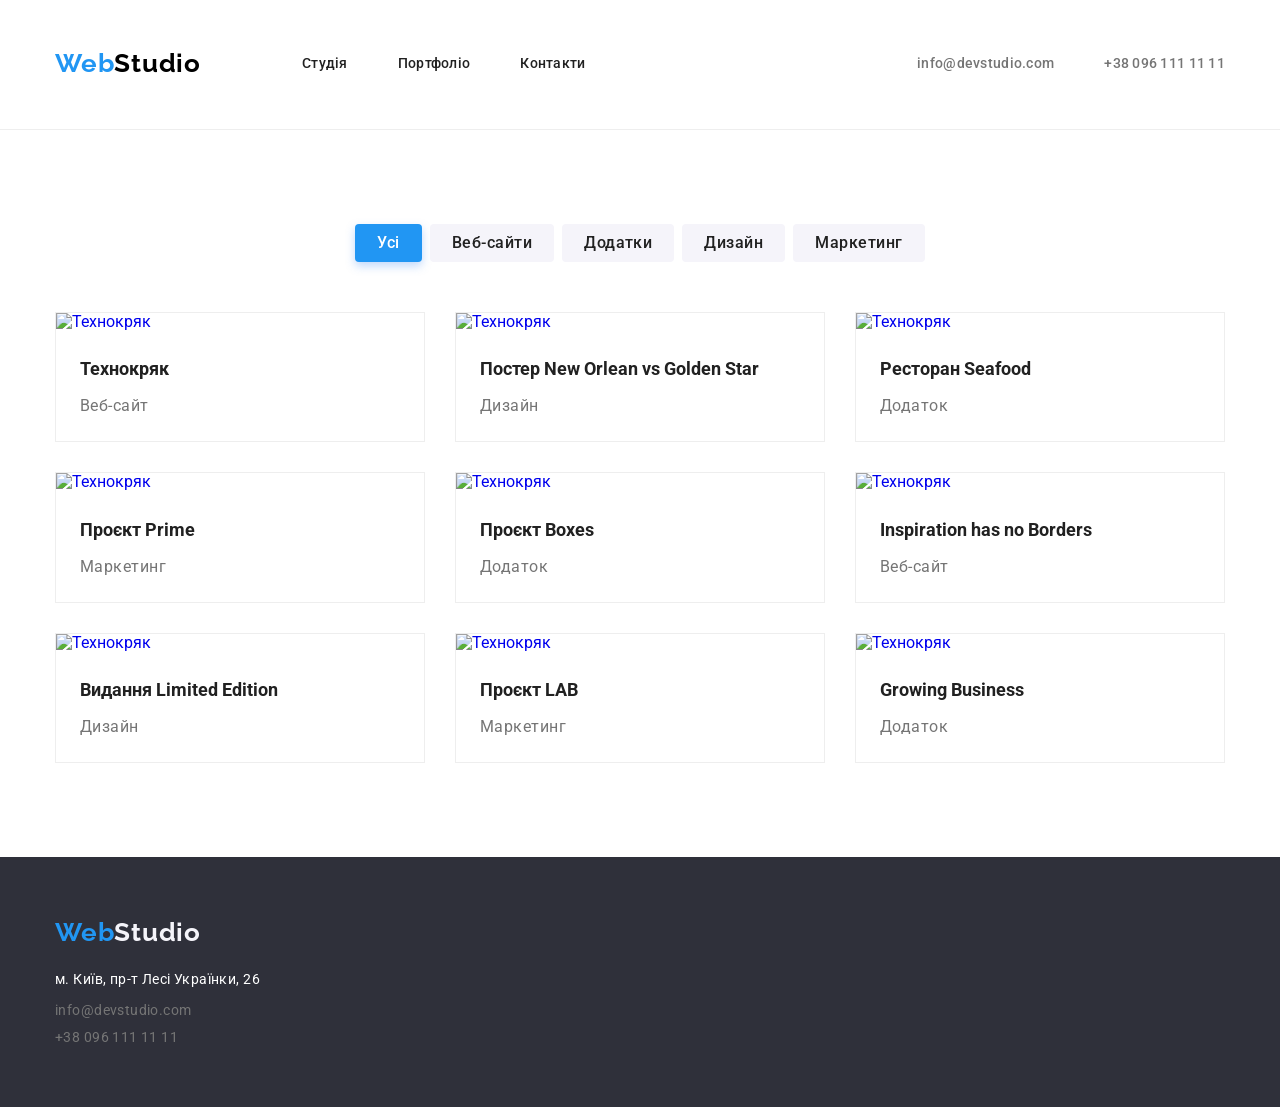
==== commit b8c82d95: "fix" ====
--- a/portfolio.html
+++ b/portfolio.html
@@ -1,295 +1,259 @@
 <!doctype html>
 <html lang="uk">
-  <head>
-    <meta charset="UTF-8" />
-    <meta name="viewport" content="width=device-width, initial-scale=1.0" />
-    
-    <link
-      rel="stylesheet"
-      href="https://cdnjs.cloudflare.com/ajax/libs/modern-normalize/3.0.1/modern-normalize.min.css"
-      integrity="sha512-q6WgHqiHlKyOqslT/lgBgodhd03Wp4BEqKeW6nNtlOY4quzyG3VoQKFrieaCeSnuVseNKRGpGeDU3qPmabCANg=="
-      crossorigin="anonymous"
-      referrerpolicy="no-referrer"
-    />
-    <title>Портфоліо</title>
-    <link rel="preconnect" href="https://fonts.googleapis.com" />
-    <link rel="preconnect" href="https://fonts.gstatic.com" crossorigin />
-    <link
-      href="https://fonts.googleapis.com/css2?family=Raleway:ital,wght@0,100..900;1,100..900&family=Roboto:ital,wght@0,100..900;1,100..900&display=swap"
-      rel="stylesheet"
-    />
-    <link rel="stylesheet" href="css/reset.css" />
-    <link rel="stylesheet" href="css/portfolio.css" />
-      <link rel="stylesheet" href="css/style.css" />
-  </head>
-  <body>
-    <header class="header">
-      <div class="container header-wrap">
-        <a href="./index.html" class="header-logo"
-          >Web<span class="logo-accent">Studio</span></a>
-<button class="mobile-menu-button" type="button" aria-label="Відкрити меню" aria-expanded="false">
-  <span></span>
-  <span></span>
-  <span></span>
-</button>
-
-<div class="mobile-menu">
-  <nav class="mobile-menu-nav" aria-label="Мобільна навігація">
-    <ul>
-      <li><a href="./index.html">Студія</a></li>
-      <li><a href="./portfolio.html">Портфоліо</a></li>
-      <li><a href="#">Контакти</a></li>
-    </ul>
-  </nav>
-
-  <address class="mobile-menu-contacts">
-    <a class="mobile-menu-phone" href="tel:+380961111111">+38 096 111 11 11</a>
-    <a class="mobile-menu-mail" href="mailto:info@devstudio.com">info@devstudio.com</a>
-  </address>
-
-  <ul class="mobile-menu-socials">
-    <li><a href="#" aria-label="Instagram">Instagram</a></li>
-    <li><a href="#" aria-label="Twitter">Twitter</a></li>
-    <li><a href="#" aria-label="Facebook">Facebook</a></li>
-    <li><a href="#" aria-label="LinkedIn">LinkedIn</a></li>
-  </ul>
-</div>
-
-<div class="mobile-overlay"></div>
-
-        >
-        <nav class="header-navigation header-nav">
-          <ul class="header-list">
-            <li class="header-item">
-              <a class="header-link" href="index.html">Студія</a>
-            </li>
-            <li class="header-item">
-              <a class="header-link" href="index.html">Портфоліо</a>
-            </li>
-            <li class="header-item">
-              <a class="header-link" href="#">Контакти</a>
-            </li>
+
+<head>
+  <meta charset="UTF-8" />
+  <meta name="viewport" content="width=device-width, initial-scale=1.0" />
+
+  <link rel="stylesheet" href="https://cdnjs.cloudflare.com/ajax/libs/modern-normalize/3.0.1/modern-normalize.min.css"
+    integrity="sha512-q6WgHqiHlKyOqslT/lgBgodhd03Wp4BEqKeW6nNtlOY4quzyG3VoQKFrieaCeSnuVseNKRGpGeDU3qPmabCANg=="
+    crossorigin="anonymous" referrerpolicy="no-referrer" />
+  <title>Портфоліо</title>
+  <link rel="preconnect" href="https://fonts.googleapis.com" />
+  <link rel="preconnect" href="https://fonts.gstatic.com" crossorigin />
+  <link
+    href="https://fonts.googleapis.com/css2?family=Raleway:ital,wght@0,100..900;1,100..900&family=Roboto:ital,wght@0,100..900;1,100..900&display=swap"
+    rel="stylesheet" />
+  <link rel="stylesheet" href="css/reset.css" />
+  <link rel="stylesheet" href="css/portfolio.css" />
+
+  <style>
+    .catalog-item {
+      transition: box-shadow 250ms ease;
+    }
+  
+    .catalog-item:hover,
+    .catalog-item:focus {
+      box-shadow:
+        0 1px 3px 0 rgba(0, 0, 0, 0.12),
+        0 1px 1px 0 rgba(0, 0, 0, 0.14),
+        0 2px 1px 0 rgba(0, 0, 0, 0.20);
+    }
+  </style>
+
+</head>
+
+<body>
+  <header class="header">
+    <div class="container header-wrap">
+      <a href="./index.html" class="header-logo">Web<span class="logo-accent">Studio</span></a>
+      <button class="mobile-menu-button" type="button" aria-label="Відкрити меню" aria-expanded="false">
+        <span></span>
+        <span></span>
+        <span></span>
+      </button>
+
+      <div class="mobile-menu">
+        <nav class="mobile-menu-nav" aria-label="Мобільна навігація">
+          <ul>
+            <li><a href="./index.html">Студія</a></li>
+            <li><a href="./portfolio.html">Портфоліо</a></li>
+            <li><a href="#">Контакти</a></li>
           </ul>
         </nav>
-        <address class="header-contacts">
-          <ul class="header-contacts-list">
-            <li class="header-mail">
-              <a class="header-item" href="mailto:info@devstudio.com"
-                >info@devstudio.com</a
-              >
-            </li>
-            <li class="header-phone">
-              <a class="header-item" href="tel:+380961111111"
-                >+38 096 111 11 11</a
-              >
-            </li>
-          </ul>
+
+        <address class="mobile-menu-contacts">
+          <a class="mobile-menu-phone" href="tel:+380961111111">+38 096 111 11 11</a>
+          <a class="mobile-menu-mail" href="mailto:info@devstudio.com">info@devstudio.com</a>
         </address>
+
+        <ul class="mobile-menu-socials">
+          <li><a href="#" aria-label="Instagram">Instagram</a></li>
+          <li><a href="#" aria-label="Twitter">Twitter</a></li>
+          <li><a href="#" aria-label="Facebook">Facebook</a></li>
+          <li><a href="#" aria-label="LinkedIn">LinkedIn</a></li>
+        </ul>
       </div>
-    </header>
-    <main>
-      <section class="tabs">
-        <div class="container">
-          <nav class="tabs-tab">
-            <button type="button" class="tabs-active">Усі</button>
-            <button type="button" class="tabs-item">Веб-сайти</button>
-            <button type="button" class="tabs-item">Додатки</button>
-            <button type="button" class="tabs-item">Дизайн</button>
-            <button type="button" class="tabs-item">Маркетинг</button>
-          </nav>
-        </div>
-      </section>
-      <section class="catalog">
-        <div class="container">
-          <ul class="catalog-list">
-            <li class="catalog-item">
-              <a href="#" class="catalog-link">
-                <div class="wrapper">
-                  <img
-                  width="370"
-                  class="catalog-img"
-                  src="projects-photos/portfolioimg1.jpg"
-                  alt="Технокряк"
-                />
-                <p class="over">Ресурс пропонує комплексні пропозиції з різним рівнем функціоналу та сервісів. Все це дозволить відвідувачу отримати вичерпні відомості про компанію чи приватну особу.</p>
-                </div>
-                <div class="catalog-content">
-                  <h3 class="catalog-title">Технокряк</h3>
-                  <p class="catalog-text">Веб-сайт</p>
-                </div>
-              </a>
-            </li>
-            <li class="catalog-item">
-              <a href="#" class="catalog-link">
-                <div class="wrapper">
-                  <img
-                  width="370"
-                  class="catalog-img"
-                  src="projects-photos/portfolioimg2.jpg"
-                  alt="Технокряк"
-                />
-                <p class="over">Ресурс пропонує комплексні пропозиції з різним рівнем функціоналу та сервісів. Все це дозволить відвідувачу отримати вичерпні відомості про компанію чи приватну особу.</p>
-                </div>
-                <div class="catalog-content">
-                  <h3 class="catalog-title">
-                    Постер New Orlean vs Golden Star
-                  </h3>
-                  <p class="catalog-text">Дизайн</p>
-                </div>
-              </a>
-            </li>
-            <li class="catalog-item">
-              <a href="#" class="catalog-link">
-                <div class="wrapper">
-                  <img
-                  width="370"
-                  class="catalog-img"
-                  src="projects-photos/portfolioimg3.jpg"
-                  alt="Технокряк"
-                />
-                <p class="over">Ресурс пропонує комплексні пропозиції з різним рівнем функціоналу та сервісів. Все це дозволить відвідувачу отримати вичерпні відомості про компанію чи приватну особу.</p>
-                </div>
-                <div class="catalog-content">
-                  <h3 class="catalog-title">Ресторан Seafood</h3>
-                  <p class="catalog-text">Додаток</p>
-                </div>
-              </a>
-            </li>
-
-            <li class="catalog-item">
-              <a href="#" class="catalog-link">
-                <div class="wrapper">
-                  <img
-                  width="370"
-                  class="catalog-img"
-                  src="projects-photos/portfolioimg4.jpg"
-                  alt="Технокряк"
-                />
-                <p class="over">Ресурс пропонує комплексні пропозиції з різним рівнем функціоналу та сервісів. Все це дозволить відвідувачу отримати вичерпні відомості про компанію чи приватну особу.</p>
-                </div>
-                <div class="catalog-content">
-                  <h3 class="catalog-title">Проєкт Prime</h3>
-                  <p class="catalog-text">Маркетинг</p>
-                </div>
-              </a>
-            </li>
-            <li class="catalog-item">
-              <a href="#" class="catalog-link">
-                <div class="wrapper">
-                  <img
-                  width="370"
-                  class="catalog-img"
-                  src="projects-photos/portfolioimg5.jpg"
-                  alt="Технокряк"
-                />
-                <p class="over">Ресурс пропонує комплексні пропозиції з різним рівнем функціоналу та сервісів. Все це дозволить відвідувачу отримати вичерпні відомості про компанію чи приватну особу.</p>
-                </div>
-                <div class="catalog-content">
-                  <h3 class="catalog-title">Проєкт Boxes</h3>
-                  <p class="catalog-text">Додаток</p>
-                </div>
-              </a>
-            </li>
-            <li class="catalog-item">
-              <a href="#" class="catalog-link">
-                <div class="wrapper">
-                  <img
-                  width="370"
-                  class="catalog-img"
-                  src="projects-photos/portfolioimg6.jpg"
-                  alt="Технокряк"
-                />
-                <p class="over">Ресурс пропонує комплексні пропозиції з різним рівнем функціоналу та сервісів. Все це дозволить відвідувачу отримати вичерпні відомості про компанію чи приватну особу.</p>
-                </div>
-                <div class="catalog-content">
-                  <h3 class="catalog-title">Inspiration has no Borders</h3>
-                  <p class="catalog-text">Веб-сайт</p>
-                </div>
-              </a>
-            </li>
-
-            <li class="catalog-item">
-              <a href="#" class="catalog-link">
-                <div class="wrapper">
-                  <img
-                  width="370"
-                  class="catalog-img"
-                  src="projects-photos/portfolioimg7.jpg"
-                  alt="Технокряк"
-                />
-                <p class="over">Ресурс пропонує комплексні пропозиції з різним рівнем функціоналу та сервісів. Все це дозволить відвідувачу отримати вичерпні відомості про компанію чи приватну особу.</p>
-                </div>
-                <div class="catalog-content">
-                  <h3 class="catalog-title">Видання Limited Edition</h3>
-                  <p class="catalog-text">Дизайн</p>
-                </div>
-              </a>
-            </li>
-            <li class="catalog-item">
-              <a href="#" class="catalog-link">
-                <div class="wrapper">
-                  <img
-                  width="370"
-                  class="catalog-img"
-                  src="projects-photos/portfolioimg8.jpg"
-                  alt="Технокряк"
-                />
-                <p class="over">Ресурс пропонує комплексні пропозиції з різним рівнем функціоналу та сервісів. Все це дозволить відвідувачу отримати вичерпні відомості про компанію чи приватну особу.</p>
-                </div>
-                <div class="catalog-content">
-                  <h3 class="catalog-title">Проєкт LAB</h3>
-                  <p class="catalog-text">Маркетинг</p>
-                </div>
-              </a>
-            </li>
-            <li class="catalog-item">
-              <a href="#" class="catalog-link">
-                <div class="wrapper">
-                  <img
-                  width="370"
-                  class="catalog-img"
-                  src="projects-photos/portfolioimg9.jpg"
-                  alt="Технокряк"
-                />
-                <p class="over">Ресурс пропонує комплексні пропозиції з різним рівнем функціоналу та сервісів. Все це дозволить відвідувачу отримати вичерпні відомості про компанію чи приватну особу.</p>
-                </div>
-                <div class="catalog-content">
-                  <h3 class="catalog-title">Growing Business</h3>
-                  <p class="catalog-text">Додаток</p>
-                </div>
-              </a>
-            </li>
-          </ul>
-        </div>
-      </section>
-    </main>
-    <footer class="footer">
+
+      <div class="mobile-overlay"></div>
+
+      >
+      <nav class="header-navigation header-nav">
+        <ul class="header-list">
+          <li class="header-item">
+            <a class="header-link" href="index.html">Студія</a>
+          </li>
+          <li class="header-item">
+            <a class="header-link" href="index.html">Портфоліо</a>
+          </li>
+          <li class="header-item">
+            <a class="header-link" href="#">Контакти</a>
+          </li>
+        </ul>
+      </nav>
+      <address class="header-contacts">
+        <ul class="header-contacts-list">
+          <li class="header-mail">
+            <a class="header-item" href="mailto:info@devstudio.com">info@devstudio.com</a>
+          </li>
+          <li class="header-phone">
+            <a class="header-item" href="tel:+380961111111">+38 096 111 11 11</a>
+          </li>
+        </ul>
+      </address>
+    </div>
+  </header>
+  <main>
+    <section class="tabs">
       <div class="container">
-        <a href="index.html" class="footer-logo">Web<span class="footerlogo-accent">Studio</span></a>
-        <address class="footer-address">
-          <ul class="footer-list">
-            <li class="footer-item">
-              <a
-                class="footer-map"
-                target="_blank"
-                href="https://www.google.com/maps/place/%D0%B1%D1%83%D0%BB.+%D0%9B%D0%B5%D1%81%D0%B8+%D0%A3%D0%BA%D1%80%D0%B0%D0%B8%D0%BD%D0%BA%D0%B8,+26,+%D0%9A%D0%B8%D0%B5%D0%B2,+%D0%A3%D0%BA%D1%80%D0%B0%D0%B8%D0%BD%D0%B0,+02000/@50.4265841,30.5358109,17z/data=!3m1!4b1!4m6!3m5!1s0x40d4cf0e033ecbe9:0x57a4dffefec77da0!8m2!3d50.4265807!4d30.5383858!16s%2Fg%2F1tctq5jv?authuser=0&entry=ttu&g_ep=EgoyMDI2MDQwOC4wIKXMDSoASAFQAw%3D%3D"
-                >м. Київ, пр-т Лесі Українки, 26</a
-              >
-            </li>
-            <li class="footer-item">
-              <a class="footer-mail" href="mailto:info@devstudio.com"
-                >info@devstudio.com</a
-              >
-            </li>
-            <li class="footer-item">
-              <a class="footer-phone" href="tel:+380961111111"
-                >+38 096 111 11 11</a
-              >
-            </li>
-          </ul>
-        </address>
+        <nav class="tabs-tab">
+          <button type="button" class="tabs-active">Усі</button>
+          <button type="button" class="tabs-item">Веб-сайти</button>
+          <button type="button" class="tabs-item">Додатки</button>
+          <button type="button" class="tabs-item">Дизайн</button>
+          <button type="button" class="tabs-item">Маркетинг</button>
+        </nav>
       </div>
-    </footer>
-    <script src="./js/mobile-menu.js"></script>
-  </body>
+    </section>
+    <section class="catalog">
+      <div class="container">
+        <ul class="catalog-list">
+          <li class="catalog-item">
+            <a href="#" class="catalog-link">
+              <div class="wrapper">
+                <img width="370" class="catalog-img" src="projects-photos/portfolioimg1.jpg" alt="Технокряк" />
+                <p class="over">Ресурс пропонує комплексні пропозиції з різним рівнем функціоналу та сервісів. Все це
+                  дозволить відвідувачу отримати вичерпні відомості про компанію чи приватну особу.</p>
+              </div>
+              <div class="catalog-content">
+                <h3 class="catalog-title">Технокряк</h3>
+                <p class="catalog-text">Веб-сайт</p>
+              </div>
+            </a>
+          </li>
+          <li class="catalog-item">
+            <a href="#" class="catalog-link">
+              <div class="wrapper">
+                <img width="370" class="catalog-img" src="projects-photos/portfolioimg2.jpg" alt="Технокряк" />
+                <p class="over">Ресурс пропонує комплексні пропозиції з різним рівнем функціоналу та сервісів. Все це
+                  дозволить відвідувачу отримати вичерпні відомості про компанію чи приватну особу.</p>
+              </div>
+              <div class="catalog-content">
+                <h3 class="catalog-title">
+                  Постер New Orlean vs Golden Star
+                </h3>
+                <p class="catalog-text">Дизайн</p>
+              </div>
+            </a>
+          </li>
+          <li class="catalog-item">
+            <a href="#" class="catalog-link">
+              <div class="wrapper">
+                <img width="370" class="catalog-img" src="projects-photos/portfolioimg3.jpg" alt="Технокряк" />
+                <p class="over">Ресурс пропонує комплексні пропозиції з різним рівнем функціоналу та сервісів. Все це
+                  дозволить відвідувачу отримати вичерпні відомості про компанію чи приватну особу.</p>
+              </div>
+              <div class="catalog-content">
+                <h3 class="catalog-title">Ресторан Seafood</h3>
+                <p class="catalog-text">Додаток</p>
+              </div>
+            </a>
+          </li>
+
+          <li class="catalog-item">
+            <a href="#" class="catalog-link">
+              <div class="wrapper">
+                <img width="370" class="catalog-img" src="projects-photos/portfolioimg4.jpg" alt="Технокряк" />
+                <p class="over">Ресурс пропонує комплексні пропозиції з різним рівнем функціоналу та сервісів. Все це
+                  дозволить відвідувачу отримати вичерпні відомості про компанію чи приватну особу.</p>
+              </div>
+              <div class="catalog-content">
+                <h3 class="catalog-title">Проєкт Prime</h3>
+                <p class="catalog-text">Маркетинг</p>
+              </div>
+            </a>
+          </li>
+          <li class="catalog-item">
+            <a href="#" class="catalog-link">
+              <div class="wrapper">
+                <img width="370" class="catalog-img" src="projects-photos/portfolioimg5.jpg" alt="Технокряк" />
+                <p class="over">Ресурс пропонує комплексні пропозиції з різним рівнем функціоналу та сервісів. Все це
+                  дозволить відвідувачу отримати вичерпні відомості про компанію чи приватну особу.</p>
+              </div>
+              <div class="catalog-content">
+                <h3 class="catalog-title">Проєкт Boxes</h3>
+                <p class="catalog-text">Додаток</p>
+              </div>
+            </a>
+          </li>
+          <li class="catalog-item">
+            <a href="#" class="catalog-link">
+              <div class="wrapper">
+                <img width="370" class="catalog-img" src="projects-photos/portfolioimg6.jpg" alt="Технокряк" />
+                <p class="over">Ресурс пропонує комплексні пропозиції з різним рівнем функціоналу та сервісів. Все це
+                  дозволить відвідувачу отримати вичерпні відомості про компанію чи приватну особу.</p>
+              </div>
+              <div class="catalog-content">
+                <h3 class="catalog-title">Inspiration has no Borders</h3>
+                <p class="catalog-text">Веб-сайт</p>
+              </div>
+            </a>
+          </li>
+
+          <li class="catalog-item">
+            <a href="#" class="catalog-link">
+              <div class="wrapper">
+                <img width="370" class="catalog-img" src="projects-photos/portfolioimg7.jpg" alt="Технокряк" />
+                <p class="over">Ресурс пропонує комплексні пропозиції з різним рівнем функціоналу та сервісів. Все це
+                  дозволить відвідувачу отримати вичерпні відомості про компанію чи приватну особу.</p>
+              </div>
+              <div class="catalog-content">
+                <h3 class="catalog-title">Видання Limited Edition</h3>
+                <p class="catalog-text">Дизайн</p>
+              </div>
+            </a>
+          </li>
+          <li class="catalog-item">
+            <a href="#" class="catalog-link">
+              <div class="wrapper">
+                <img width="370" class="catalog-img" src="projects-photos/portfolioimg8.jpg" alt="Технокряк" />
+                <p class="over">Ресурс пропонує комплексні пропозиції з різним рівнем функціоналу та сервісів. Все це
+                  дозволить відвідувачу отримати вичерпні відомості про компанію чи приватну особу.</p>
+              </div>
+              <div class="catalog-content">
+                <h3 class="catalog-title">Проєкт LAB</h3>
+                <p class="catalog-text">Маркетинг</p>
+              </div>
+            </a>
+          </li>
+          <li class="catalog-item">
+            <a href="#" class="catalog-link">
+              <div class="wrapper">
+                <img width="370" class="catalog-img" src="projects-photos/portfolioimg9.jpg" alt="Технокряк" />
+                <p class="over">Ресурс пропонує комплексні пропозиції з різним рівнем функціоналу та сервісів. Все це
+                  дозволить відвідувачу отримати вичерпні відомості про компанію чи приватну особу.</p>
+              </div>
+              <div class="catalog-content">
+                <h3 class="catalog-title">Growing Business</h3>
+                <p class="catalog-text">Додаток</p>
+              </div>
+            </a>
+          </li>
+        </ul>
+      </div>
+    </section>
+  </main>
+  <footer class="footer">
+    <div class="container">
+      <a href="index.html" class="footer-logo">Web<span class="footerlogo-accent">Studio</span></a>
+      <address class="footer-address">
+        <ul class="footer-list">
+          <li class="footer-item">
+            <a class="footer-map" target="_blank"
+              href="https://www.google.com/maps/place/%D0%B1%D1%83%D0%BB.+%D0%9B%D0%B5%D1%81%D0%B8+%D0%A3%D0%BA%D1%80%D0%B0%D0%B8%D0%BD%D0%BA%D0%B8,+26,+%D0%9A%D0%B8%D0%B5%D0%B2,+%D0%A3%D0%BA%D1%80%D0%B0%D0%B8%D0%BD%D0%B0,+02000/@50.4265841,30.5358109,17z/data=!3m1!4b1!4m6!3m5!1s0x40d4cf0e033ecbe9:0x57a4dffefec77da0!8m2!3d50.4265807!4d30.5383858!16s%2Fg%2F1tctq5jv?authuser=0&entry=ttu&g_ep=EgoyMDI2MDQwOC4wIKXMDSoASAFQAw%3D%3D">м.
+              Київ, пр-т Лесі Українки, 26</a>
+          </li>
+          <li class="footer-item">
+            <a class="footer-mail" href="mailto:info@devstudio.com">info@devstudio.com</a>
+          </li>
+          <li class="footer-item">
+            <a class="footer-phone" href="tel:+380961111111">+38 096 111 11 11</a>
+          </li>
+        </ul>
+      </address>
+    </div>
+  </footer>
+  <script src="./js/mobile-menu.js"></script>
+</body>
+
 </html>
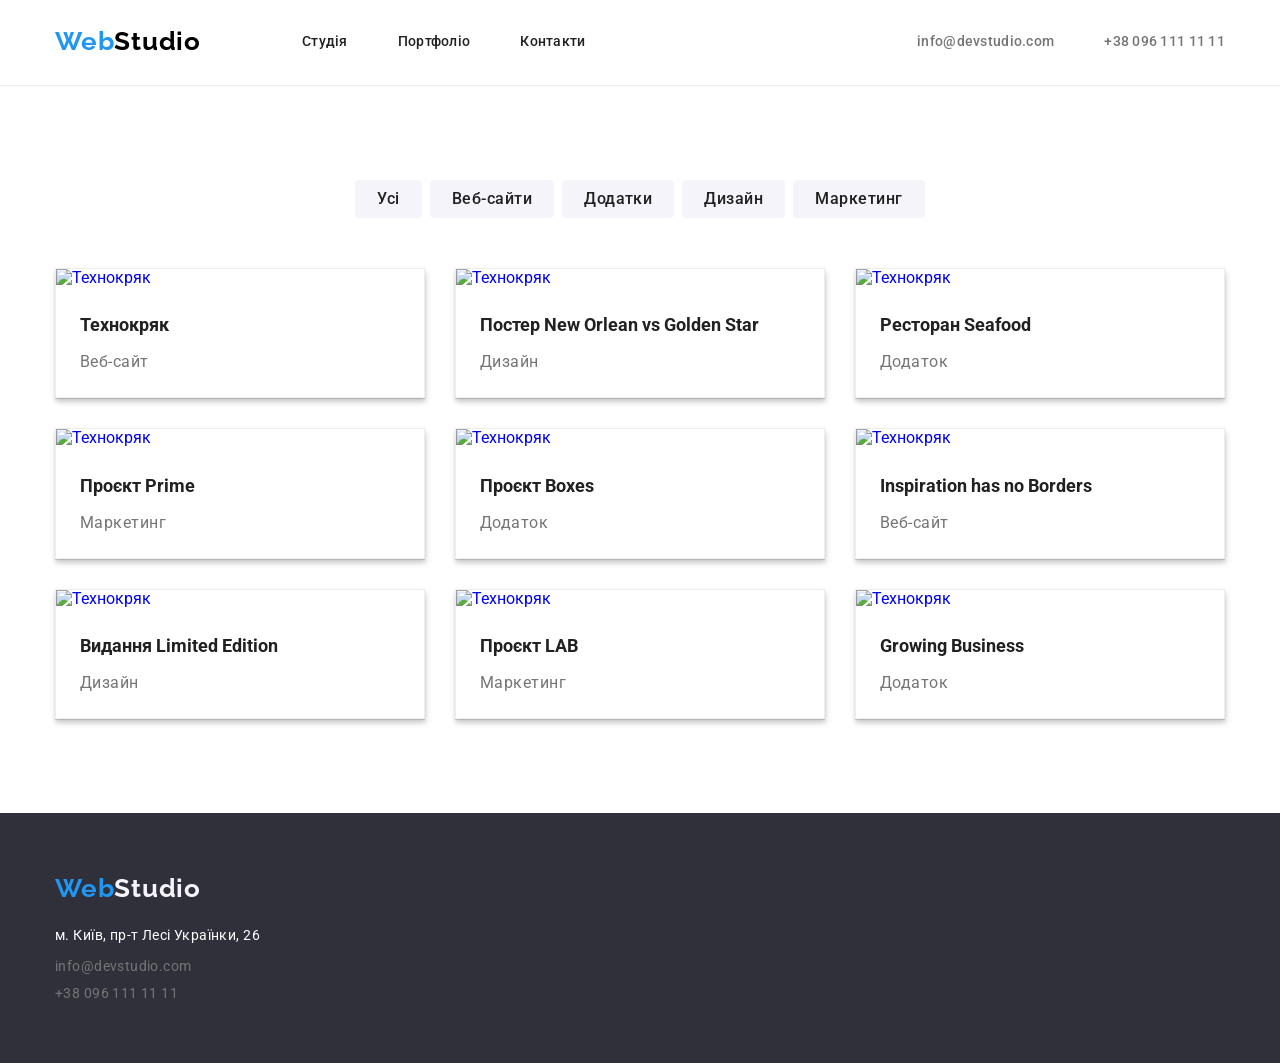
==== commit bf20419e: "smoother animations, overlay animation, smaller header" ====
--- a/portfolio.html
+++ b/portfolio.html
@@ -15,6 +15,7 @@
     href="https://fonts.googleapis.com/css2?family=Raleway:ital,wght@0,100..900;1,100..900&family=Roboto:ital,wght@0,100..900;1,100..900&display=swap"
     rel="stylesheet" />
   <link rel="stylesheet" href="css/reset.css" />
+  <link rel="stylesheet" href="css/style.css">
   <link rel="stylesheet" href="css/portfolio.css" />
 
   <style>
--- a/css/style.css
+++ b/css/style.css
@@ -0,0 +1,1173 @@
+:root {
+  --primary-color: #ffffff;
+  --secondary-color: #2196f3;
+  --title-color: #212121;
+  --text-color: #757575;
+  --logo-color: #000000;
+  --BG1-color: #2f303a;
+  --BG2-color: #f5f4fa;
+  --border-color: #ececec;
+}
+
+html {
+  scroll-behavior: smooth;
+}
+
+.container {
+  width: 100%;
+  max-width: 1200px;
+  margin: 0 auto;
+  padding: 0 15px;
+}
+
+body {
+  font-family: "Roboto", sans-serif;
+}
+
+.header {
+  padding-top: 10px;
+  padding-bottom: 10px;
+  position: fixed;
+  width: 100%;
+  background: var(--primary-color);
+  border-bottom: 1px solid var(--border-color);
+}
+
+.header-wrap {
+  display: flex;
+  align-items: center;
+}
+
+.header-logo {
+  font-family: Raleway;
+  color: var(--secondary-color);
+  font-size: 26px;
+  font-weight: 700;
+  line-height: 1.38;
+  letter-spacing: 0.78px;
+  text-decoration: none;
+  margin-right: 93px;
+
+  animation-name: header-logo;
+  animation-duration: 3000ms;
+  animation-iteration-count: infinite;
+  animation-direction: alternate;
+  animation-timing-function: ease;
+}
+
+@keyframes header-logo {
+  0% {
+    transform: scale(0.7);
+  }
+  100% {
+    transform: scale(1.1);
+  }
+}
+
+.logo-accent {
+  color: var(--logo-color);
+}
+
+.header-nav {
+  display: none;
+}
+
+.header-list {
+  align-items: center;
+  display: flex;
+  gap: 50px;
+}
+
+.header-item {
+  position: relative;
+  transition: color 250ms ease;
+}
+
+.header-list .header-item:hover::after,
+.header-list .header-item:focus-within::after {
+  width: 100%;
+  opacity: 1;
+}
+
+.header-item:hover {
+  color: var(--secondary-color);
+  font-size: 14px;
+  font-weight: 500;
+  line-height: 1.14;
+  letter-spacing: 0.28px;
+  text-decoration: none;
+  font-family: Roboto;
+}
+
+.header-list .header-item::after {
+  content: "";
+  display: block;
+  width: 0;
+  height: 4px;
+  background: var(--secondary-color);
+  position: absolute;
+  left: 50%;
+  bottom: -35.5px;
+  border-radius: 2px;
+  opacity: 0;
+  transform: translateX(-50%);
+  transition: width 180ms ease-out, opacity 180ms ease-out;
+}
+
+.header-link {
+  color: var(--title-color);
+  font-size: 14px;
+  font-weight: 500;
+  line-height: 1.14;
+  letter-spacing: 0.28px;
+  text-decoration: none;
+  color: var(--title-color);
+  font-family: Roboto;
+  transition: color 250ms ease;
+}
+
+.header-link:hover {
+  color: var(--secondary-color);
+}
+
+.header-contacts {
+  color: var(--title-color);
+  font-size: 14px;
+  font-weight: 500;
+  line-height: 1.14;
+  letter-spacing: 0.28px;
+  text-decoration: none;
+  color: #212121;
+  font-family: Roboto;
+  text-decoration: none;
+  display: none;
+  gap: 24px;
+  margin-left: auto;
+  font-style: normal;
+}
+
+.header-contacts-list {
+  align-items: center;
+  display: flex;
+}
+
+.header-item {
+  font-size: 14px;
+  font-weight: 500;
+  line-height: 1.14;
+  letter-spacing: 0.28px;
+  font-family: Roboto;
+  color: var(--text-color);
+  text-decoration: none;
+}
+
+.header-item:hover {
+  color: var(--secondary-color);
+}
+
+/* hero */
+
+.hero {
+  background-color: var(--BG1-color);
+  padding-top: 118px;
+  padding-bottom: 118px;
+  text-align: center;
+}
+
+.hero-title {
+  color: var(--primary-color);
+  display: flex;
+  justify-content: center;
+  align-items: center;
+  text-align: center;
+  font-size: 26px;
+  font-weight: 900;
+  line-height: 1.62;
+  letter-spacing: 1.56px;
+  text-transform: uppercase;
+  width: 100%;
+  margin-bottom: 30px;
+  margin-left: auto;
+  margin-right: auto;
+
+  animation-name: hero-title;
+  animation-duration: 1000ms;
+  animation-timing-function: ease-out;
+}
+
+@keyframes hero-title {
+  0% {
+    opacity: 0;
+    transform: translateX(-150px);
+  }
+  100% {
+    opacity: 1;
+    transform: translateX(0);
+  }
+}
+
+.hero-button {
+  min-width: 200px;
+  height: 50px;
+  padding: 10px 32px;
+  border-radius: 4px;
+  background: var(--secondary-color);
+  box-shadow: 0 4px 4px 0 rgba(0, 0, 0, 0.15);
+  color: var(--primary-color);
+  text-align: center;
+  font-size: 16px;
+  font-weight: 700;
+  line-height: 1.87;
+  letter-spacing: 0.96px;
+  border: none;
+
+  animation-name: hero-button;
+  animation-duration: 1000ms;
+  animation-timing-function: ease-out;
+}
+
+@keyframes hero-button {
+  0% {
+    opacity: 0;
+    transform: translateX(150px);
+  }
+  100% {
+    opacity: 1;
+    transform: translateX(0);
+  }
+}
+
+/* info */
+
+.info {
+  padding-top: 94px;
+  padding-bottom: 94px;
+}
+
+.info-all {
+  display: flex;
+  gap: 30px;
+}
+
+.info-title {
+  margin-bottom: 10px;
+  color: var(--title-color);
+  font-family: Roboto;
+  font-size: 14px;
+  font-weight: 700;
+  line-height: 1.14;
+  letter-spacing: 0.42px;
+  text-transform: uppercase;
+}
+
+.info-text {
+  color: var(--text-color);
+  font-size: 14px;
+  font-weight: 400;
+  line-height: 1.71;
+  letter-spacing: 0.42px;
+}
+
+/* about */
+
+.about {
+  padding-bottom: 94px;
+  display: none;
+}
+
+.about-title {
+  color: var(--title-color);
+  text-align: center;
+  font-size: 36px;
+  font-weight: 700;
+  line-height: 1.16;
+  letter-spacing: 1.08px;
+  margin-bottom: 50px;
+}
+
+.about-all {
+  display: flex;
+  gap: 30px;
+  list-style: none;
+  max-width: 1170px;
+}
+
+.about-img {
+  display: block;
+  width: 100%;
+  height: auto;
+}
+
+/* team */
+
+.team {
+  padding-top: 94px;
+  padding-bottom: 94px;
+  text-align: center;
+  background-color: var(--BG2-color);
+}
+
+.team-all {
+  display: flex;
+  gap: 30px;
+  margin: 0;
+  padding: 0;
+  list-style: none;
+}
+
+.team-list {
+  width: calc((100% - 90px) / 4);
+  background-color: var(--primary-color);
+  text-align: center;
+  padding-bottom: 30px;
+}
+
+.team-img {
+  display: block;
+  width: 100%;
+  height: auto;
+  margin-bottom: 30px;
+}
+
+.team-content {
+  padding: 0 10px;
+}
+
+.team-title {
+  color: var(--title-color);
+  text-align: center;
+  font-family: Roboto, sans-serif;
+  font-size: 36px;
+  font-weight: 700;
+  line-height: 1.16;
+  letter-spacing: 1.08px;
+  margin-bottom: 50px;
+}
+
+.team-subtitle {
+  color: var(--title-color);
+  text-align: center;
+  font-family: Roboto, sans-serif;
+  font-size: 16px;
+  font-weight: 500;
+  line-height: 1.19;
+  letter-spacing: 0.48px;
+  margin-bottom: 10px;
+}
+
+.team-text {
+  color: var(--text-color);
+  text-align: center;
+  font-family: Roboto, sans-serif;
+  font-size: 16px;
+  font-weight: 400;
+  line-height: 1.19;
+  letter-spacing: 0.48px;
+}
+
+/* footer */
+
+.footer {
+  padding-top: 60px;
+  padding-bottom: 60px;
+  background-color: var(--BG1-color);
+}
+
+.footer-all {
+  display: column;
+}
+
+.footer-logo {
+  display: inline-block;
+  margin-bottom: 20px;
+  color: var(--secondary-color);
+  font-size: 26px;
+  font-weight: 700;
+  line-height: 1.19;
+  letter-spacing: 0.78px;
+  text-decoration: none;
+  font-family: Raleway;
+}
+
+.footerlogo-accent {
+  color: var(--BG2-color);
+}
+
+.footer-list {
+  display: flex;
+  flex-direction: column;
+  gap: 9px;
+}
+
+.footer-map {
+  color: var(--primary-color);
+  font-size: 14px;
+  font-weight: 400;
+  line-height: 1.71;
+  letter-spacing: 0.42px;
+  text-decoration: none;
+  font-style: normal;
+  transition: color 250ms ease;
+}
+
+.footer-map:hover {
+  color: var(--secondary-color);
+}
+
+.footer-mail {
+  font-size: 14px;
+  font-weight: 400;
+  line-height: 1.71px;
+  letter-spacing: 0.42px;
+  color: var(--text-color);
+  text-decoration: none;
+  transition: color 250ms ease;
+}
+
+.footer-mail:hover {
+  color: var(--secondary-color);
+}
+
+.footer-phone {
+  font-size: 14px;
+  font-style: normal;
+  font-weight: 400;
+  line-height: 1.71px;
+  letter-spacing: 0.42px;
+  color: var(--text-color);
+  text-decoration: none;
+  transition: color 250ms ease;
+}
+
+.footer-phone:hover {
+  color: var(--secondary-color);
+}
+
+.scroll {
+  width: 40px;
+  height: 40px;
+  border-radius: 50%;
+  background: #000;
+  display: flex;
+  justify-content: center;
+  align-items: center;
+  position: fixed;
+  bottom: 50px;
+  right: 50px;
+  transform: rotate(-90deg);
+}
+
+.scroll-icon {
+  width: 20px;
+  height: 20px;
+}
+
+/* Media */
+
+@media (min-width: 480px) {
+  .container {
+    max-width: 480px;
+  }
+  .hero-title {
+    width: 360px;
+    font-size: 26px;
+    font-weight: 900;
+    line-height: 42px;
+    letter-spacing: 1.56px;
+  }
+  .hero-button {
+    font-size: 16px;
+    font-weight: 700;
+    line-height: 30px;
+    letter-spacing: 0.96px;
+  }
+}
+
+@media (min-width: 768px) {
+  .container {
+    max-width: 768px;
+  }
+  .hero {
+    padding-top: 218px;
+  }
+  .header {
+    padding-top: 21px;
+    padding-bottom: 21px;
+    position: fixed;
+    width: 100%;
+    background: var(--primary-color);
+    border-bottom: 1px solid var(--border-color);
+  }
+  .header-logo {
+    margin-right: 88px;
+  }
+  .header-nav {
+    display: block;
+  }
+  .header-contacts {
+    display: flex;
+  }
+  .header-contacts-list {
+    flex-direction: column;
+    gap: 10px;
+  }
+}
+
+@media (min-width: 1200px) {
+  .container {
+    max-width: 1200px;
+  }
+  .header {
+    padding-top: 24px;
+    padding-bottom: 25px;
+    position: fixed;
+    width: 100%;
+    background: var(--primary-color);
+    border-bottom: 1px solid var(--border-color);
+  }
+  .header-logo {
+    font-size: 26px;
+    letter-spacing: 0.78px;
+    margin-right: auto;
+  }
+  .header-contacts-list {
+    flex-direction: row;
+    gap: 30px;
+  }
+  .hero {
+    padding-top: 200px;
+    padding-bottom: 200px;
+  }
+  .hero-title {
+    font-size: 44px;
+    font-weight: 900;
+    line-height: 1.36;
+    letter-spacing: 2.64px;
+    width: 696px;
+  }
+  .hero-button {
+    min-width: 216px;
+  }
+}
+
+@media (min-width: 768px) and (max-width: 1199px) {
+  .info {
+    padding-top: 60px;
+    padding-bottom: 60px;
+  }
+
+  .info-all {
+    display: flex;
+    flex-wrap: wrap;
+    gap: 30px;
+    row-gap: 30px;
+  }
+
+  .info-list {
+    flex-basis: calc((100% - 30px) / 2);
+  }
+
+  .info-title {
+    text-align: left;
+    font-size: 16px;
+    font-weight: 700;
+    line-height: 30px;
+    letter-spacing: 0.96px;
+  }
+
+  .info-text {
+    max-width: 354px;
+    font-size: 14px;
+    font-weight: 400;
+    line-height: 24px;
+    letter-spacing: 0.42px;
+  }
+}
+
+@media (max-width: 767px) {
+  .info {
+    padding-top: 60px;
+    padding-bottom: 60px;
+  }
+
+  .info-all {
+    display: flex;
+    flex-direction: column;
+    gap: 30px;
+  }
+
+  .info-list {
+    width: 100%;
+  }
+
+  .info-title {
+    font-size: 14px;
+    text-align: center;
+    font-size: 14px;
+    font-weight: 700;
+    letter-spacing: 0.42px;
+  }
+
+  .info-text {
+    font-size: 14px;
+    text-align: left;
+    max-width: 100%;
+    font-size: 14px;
+    font-weight: 400;
+    line-height: 24px;
+    letter-spacing: 0.42px;
+  }
+}
+
+@media (min-width: 1200px) {
+  .about {
+    display: block;
+  }
+  .info {
+    padding-top: 94px;
+    padding-bottom: 94px;
+  }
+
+  .info-all {
+    display: flex;
+    gap: 30px;
+  }
+
+  .info-list {
+    flex-basis: calc((100% - 90px) / 4);
+  }
+
+  .info-title {
+    text-align: left;
+  }
+
+  .info-text {
+    text-align: left;
+    max-width: 100%;
+  }
+}
+
+@media (min-width: 768px) and (max-width: 1199px) {
+  .team {
+    padding-top: 60px;
+    padding-bottom: 60px;
+  }
+
+  .team-title {
+    font-size: 28px;
+    font-weight: 700;
+    letter-spacing: 0.84px;
+    margin-bottom: 30px;
+  }
+
+  .team-all {
+    display: flex;
+    flex-wrap: wrap;
+    gap: 30px;
+    justify-content: center;
+  }
+
+  .team-list {
+    width: calc((100% - 30px) / 2);
+    max-width: 354px;
+    padding-bottom: 24px;
+  }
+
+  .team-img {
+    margin-bottom: 30px;
+  }
+
+  .team-subtitle {
+    font-size: 16px;
+    font-weight: 500;
+    letter-spacing: 0.48px;
+    margin-bottom: 8px;
+  }
+
+  .team-text {
+    font-size: 16px;
+    font-weight: 400;
+    letter-spacing: 0.48px;
+  }
+}
+
+@media (max-width: 767px) {
+  .team {
+    padding-top: 60px;
+    padding-bottom: 60px;
+  }
+
+  .team-title {
+    font-size: 28px;
+    font-weight: 700;
+    letter-spacing: 0.84px;
+    margin-bottom: 30px;
+  }
+
+  .team-all {
+    display: flex;
+    flex-direction: column;
+    align-items: center;
+    gap: 30px;
+  }
+
+  .team-list {
+    width: 100%;
+    max-width: 450px;
+  }
+
+  .team-img {
+    margin-bottom: 30px;
+  }
+
+  .team-subtitle {
+    font-size: 16px;
+    font-weight: 500;
+    letter-spacing: 0.48px;
+    margin-bottom: 10px;
+  }
+
+  .team-text {
+    font-size: 16px;
+    font-weight: 400;
+    letter-spacing: 0.48px;
+  }
+}
+
+@media (min-width: 1200px) {
+  .team {
+    padding-top: 94px;
+    padding-bottom: 94px;
+  }
+
+  .team-title {
+    font-size: 36px;
+    margin-bottom: 50px;
+  }
+
+  .team-all {
+    display: flex;
+    gap: 30px;
+    justify-content: center;
+  }
+
+  .team-list {
+    width: calc((100% - 90px) / 4);
+    max-width: 270px;
+    padding-bottom: 30px;
+  }
+
+  .team-img {
+    margin-bottom: 30px;
+  }
+
+  .team-subtitle {
+    font-size: 16px;
+    margin-bottom: 10px;
+  }
+
+  .team-text {
+    font-size: 16px;
+  }
+}
+
+@media (min-width: 768px) and (max-width: 1199px) {
+  .footer .container {
+    display: column;
+    align-items: start;
+    text-align: left;
+  }
+
+  .footer-left {
+    display: flex;
+    flex-direction: column;
+    align-items: flex-start;
+    grid-column: 1 / 2;
+    grid-row: 1 / 2;
+  }
+
+  .footer-logo {
+    margin-bottom: 20px;
+  }
+
+  .footer-list {
+    display: flex;
+    flex-direction: column;
+    align-items: flex-start;
+    gap: 8px;
+  }
+
+  .footer-social {
+    align-items: flex-start;
+    grid-column: 2 / 3;
+    grid-row: 1 / 2;
+  }
+}
+
+@media (max-width: 767px) {
+  .footer .container {
+    display: flex;
+    flex-direction: column;
+    align-items: center;
+  }
+
+  .footer-left {
+    display: flex;
+    flex-direction: column;
+    align-items: center;
+  }
+
+  .footer-list {
+    align-items: center;
+  }
+
+  .footer-social {
+    align-items: center;
+  }
+}
+
+html,
+body {
+  width: 100%;
+  max-width: 100%;
+  overflow-x: hidden;
+}
+
+img {
+  max-width: 100%;
+  height: auto;
+}
+
+.mobile-menu-button,
+.mobile-menu,
+.mobile-overlay {
+  display: none;
+}
+
+.container {
+  width: 100%;
+  max-width: 1200px;
+  margin-left: auto;
+  margin-right: auto;
+  padding-left: 15px;
+  padding-right: 15px;
+}
+
+.header {
+  position: relative;
+  z-index: 1000;
+}
+
+.header-wrap {
+  align-items: center;
+  position: relative;
+}
+
+.header-logo {
+  margin-right: 0;
+}
+
+.header-nav,
+.header-navigation {
+  display: none;
+}
+
+.header-contacts {
+  display: none;
+}
+
+.mobile-menu-button {
+  position: relative;
+  z-index: 1102;
+  margin-left: auto;
+  width: 40px;
+  height: 40px;
+  padding: 8px;
+  border: 0;
+  background: transparent;
+  cursor: pointer;
+  display: flex;
+  flex-direction: column;
+  justify-content: center;
+  gap: 5px;
+}
+
+.mobile-menu-button span {
+  display: block;
+  width: 24px;
+  height: 2px;
+  margin: 0 auto;
+  background: #212121;
+  transition: transform 250ms ease, opacity 200ms ease;
+}
+
+.mobile-menu-button.is-open span:nth-child(1) {
+  transform: translateY(7px) rotate(45deg);
+}
+
+.mobile-menu-button.is-open span:nth-child(2) {
+  opacity: 0;
+}
+
+.mobile-menu-button.is-open span:nth-child(3) {
+  transform: translateY(-7px) rotate(-45deg);
+}
+
+.mobile-menu {
+  display: flex;
+  position: fixed;
+  z-index: 1101;
+  top: 0;
+  right: 0;
+  width: 100%;
+  height: 100dvh;
+  min-height: 0;
+  padding: 90px 40px 40px;
+  background: #fff;
+  flex-direction: column;
+  transform: translateX(100%);
+  transition: transform 300ms ease;
+  overflow-y: hidden;
+  overflow-x: hidden;
+}
+
+.mobile-menu.is-open {
+  transform: translateX(0);
+}
+
+.mobile-menu-nav ul {
+  display: flex;
+  flex-direction: column;
+  gap: 28px;
+  list-style: none;
+  padding: 0;
+  margin: 0;
+}
+
+.mobile-menu-nav a {
+  color: #212121;
+  font-family: Roboto, sans-serif;
+  font-size: 34px;
+  font-weight: 500;
+  line-height: 1.18;
+  text-decoration: none;
+  transition: color 250ms ease;
+}
+
+.mobile-menu-nav a:hover,
+.mobile-menu-nav a:focus {
+  color: #2196f3;
+}
+
+.mobile-menu-contacts {
+  display: flex;
+  flex-direction: column;
+  gap: 18px;
+  margin-top: auto;
+  padding-top: 50px;
+  font-style: normal;
+}
+
+.mobile-menu-phone {
+  color: #2196f3;
+  font-family: Roboto, sans-serif;
+  font-size: 24px;
+  font-weight: 500;
+  text-decoration: none;
+}
+
+.mobile-menu-mail {
+  color: #757575;
+  font-family: Roboto, sans-serif;
+  font-size: 18px;
+  text-decoration: none;
+}
+
+.mobile-menu-socials {
+  display: flex;
+  flex-wrap: wrap;
+  gap: 10px 20px;
+  margin: 30px 0 0;
+  padding: 0;
+  list-style: none;
+}
+
+.mobile-menu-socials li:not(:last-child) {
+  padding-right: 20px;
+  border-right: 1px solid #2196f3;
+}
+
+.mobile-menu-socials a {
+  color: #2196f3;
+  font-family: Roboto, sans-serif;
+  font-size: 14px;
+  font-weight: 500;
+  text-decoration: none;
+}
+
+.mobile-overlay {
+  position: fixed;
+  z-index: 1050;
+  inset: 0;
+  background: rgba(0, 0, 0, 0.45);
+  opacity: 0;
+  visibility: hidden;
+  pointer-events: none;
+  transition: opacity 300ms ease, visibility 300ms ease;
+}
+
+.mobile-overlay.is-open {
+  display: block;
+  opacity: 1;
+  visibility: visible;
+  pointer-events: auto;
+}
+
+body.menu-open {
+  overflow: hidden;
+}
+
+/* ---------- 480px ---------- */
+@media (min-width: 480px) {
+  .container {
+    padding-left: 15px;
+    padding-right: 15px;
+  }
+
+  .mobile-menu {
+    width: 390px;
+    max-width: 100%;
+  }
+
+  .mobile-menu-nav a {
+    font-size: 36px;
+  }
+
+  .mobile-menu-phone {
+    font-size: 26px;
+  }
+}
+
+/* ---------- 768px ---------- */
+@media (min-width: 768px) {
+  .container {
+    width: 100%;
+    padding-left: 15px;
+    padding-right: 15px;
+  }
+
+  .mobile-menu-button,
+  .mobile-menu,
+  .mobile-overlay {
+    display: none !important;
+  }
+
+  .header-nav,
+  .header-navigation {
+    display: flex;
+  }
+
+  .header-contacts {
+    display: flex;
+  }
+
+  .header-logo {
+    margin-right: 60px;
+  }
+}
+
+/* ---------- 1200px ---------- */
+@media (min-width: 1200px) {
+  .container {
+    width: 1200px;
+    padding-left: 15px;
+    padding-right: 15px;
+  }
+
+  .header-logo {
+    margin-right: 93px;
+  }
+}
+
+/* ==========================================================
+   PORTFOLIO
+   ========================================================== */
+
+.tabs {
+  padding-top: 60px;
+  padding-bottom: 40px;
+}
+
+.tabs-tab {
+  flex-wrap: wrap;
+  gap: 8px;
+}
+
+.catalog {
+  padding-bottom: 60px;
+}
+
+.catalog-list {
+  grid-template-columns: 1fr;
+  gap: 30px;
+}
+
+.catalog-item,
+.catalog-link {
+  min-width: 0;
+}
+
+.catalog-img {
+  display: block;
+  width: 100%;
+  height: auto;
+}
+
+.over {
+  box-sizing: border-box;
+  overflow: auto;
+}
+
+/* Portfolio 480px */
+@media (min-width: 480px) {
+  .tabs {
+    padding-top: 60px;
+    padding-bottom: 40px;
+  }
+
+  .catalog-list {
+    grid-template-columns: repeat(1, minmax(0, 1fr));
+  }
+}
+
+@media (min-width: 768px) {
+  .tabs {
+    padding-top: 80px;
+    padding-bottom: 40px;
+  }
+
+  .catalog-list {
+    grid-template-columns: repeat(2, minmax(0, 1fr));
+    gap: 30px;
+  }
+
+  .catalog-content {
+    min-height: 110px;
+  }
+}
+
+/* Portfolio 1200px */
+@media (min-width: 1200px) {
+  .tabs {
+    padding-top: 94px;
+    padding-bottom: 50px;
+  }
+
+  .catalog {
+    padding-bottom: 94px;
+  }
+
+  .catalog-list {
+    grid-template-columns: repeat(3, minmax(0, 1fr));
+  }
+}
--- a/css/portfolio.css
+++ b/css/portfolio.css
@@ -75,9 +75,12 @@
 
 .header-item {
   position: relative;
-}
-
-.header-item:hover:after {
+  transition: color 250ms ease;
+}
+
+.header-list .header-item:hover::after,
+.header-list .header-item:focus-within::after {
+  width: 100%;
   opacity: 1;
 }
 
@@ -91,17 +94,19 @@
   font-family: Roboto;
 }
 
-.header-item::after {
+.header-list .header-item::after {
   content: "";
   display: block;
-  width: 100%;
+  width: 0;
   height: 4px;
   background: var(--secondary-color);
   position: absolute;
-  left: 0;
+  left: 50%;
   bottom: -35.5px;
   border-radius: 2px;
   opacity: 0;
+  transform: translateX(-50%);
+  transition: width 180ms ease-out, opacity 180ms ease-out;
 }
 
 .header-link {
@@ -113,6 +118,7 @@
   text-decoration: none;
   color: var(--title-color);
   font-family: Roboto;
+  transition: color 250ms ease;
 }
 
 .header-link:hover {
@@ -181,6 +187,23 @@
   font-weight: 500;
   line-height: 1.62;
   letter-spacing: 0.48px;
+  cursor: pointer;
+  transition: background-color 250ms ease, color 250ms ease, box-shadow 250ms ease;
+}
+
+.tabs-item:hover,
+.tabs-item:focus-visible,
+.tabs-active:hover,
+.tabs-active:focus-visible {
+  background: var(--secondary-color);
+  color: var(--primary-color);
+  box-shadow: 0 4px 10px rgba(74, 144, 243, 0.35);
+}
+
+.tabs-item:focus-visible,
+.tabs-active:focus-visible {
+  outline: 2px solid var(--secondary-color);
+  outline-offset: 2px;
 }
 
 .tabs-active {
@@ -194,9 +217,11 @@
   font-weight: 500;
   line-height: 1.62;
   letter-spacing: 0.48px;
-  background: var(--secondary-color);
-  color: var(--primary-color);
-  box-shadow: 0 4px 10px rgba(74, 144, 243, 0.35);
+  background: var(--BG2-color);
+  color: var(--title-color);
+  box-shadow: none;
+  cursor: pointer;
+  transition: background-color 250ms ease, color 250ms ease, box-shadow 250ms ease;
 }
 
 /* catalog */
@@ -219,14 +244,9 @@
   text-decoration: none;
 }
 
-.catalog-link:hover {
-  .over {
-    opacity: 1;
-  }
-}
-
 .wrapper {
   position: relative;
+  overflow: hidden;
 }
 
 .over {
@@ -246,7 +266,18 @@
   letter-spacing: 0.54px;
   display: flex;
   align-items: center;
-  opacity: 0;
+  transform: translateY(100%);
+  transition: transform 250ms ease;
+}
+
+.catalog-link:hover .over,
+.catalog-link:focus-visible .over {
+  transform: translateY(0);
+}
+
+.catalog-link:focus-visible {
+  outline: 2px solid var(--secondary-color);
+  outline-offset: 2px;
 }
 
 .catalog-content {
@@ -255,8 +286,10 @@
 
 .catalog-item {
   border: 1px solid var(--Border-color);
-  background-color: var(--primary-color);
+  background: #fff;
+  box-shadow: 1px 4px 6px 0 rgba(0, 0, 0, 0.16), 0 4px 4px 0 rgba(0, 0, 0, 0.06), 0 1px 1px 0 rgba(0, 0, 0, 0.12);
   text-align: left;
+  transition: box-shadow 250ms ease;
 }
 
 .catalog-title {
@@ -314,6 +347,7 @@
   letter-spacing: 0.42px;
   text-decoration: none;
   font-style: normal;
+  transition: color 250ms ease;
 }
 
 .footer-map:hover {
@@ -328,6 +362,7 @@
   letter-spacing: 0.42px;
   color: var(--text-color);
   text-decoration: none;
+  transition: color 250ms ease;
 }
 
 .footer-mail:hover {
@@ -342,6 +377,7 @@
   letter-spacing: 0.42px;
   color: var(--text-color);
   text-decoration: none;
+  transition: color 250ms ease;
 }
 
 .footer-phone:hover {
@@ -390,7 +426,6 @@
 }
 
 .header-wrap {
-  min-height: 60px;
   align-items: center;
   position: relative;
 }
@@ -483,6 +518,7 @@
   font-weight: 500;
   line-height: 1.18;
   text-decoration: none;
+  transition: color 250ms ease;
 }
 
 .mobile-menu-nav a:hover,
@@ -593,10 +629,6 @@
     display: none !important;
   }
 
-  .header-wrap {
-    min-height: 80px;
-  }
-
   .header-nav,
   .header-navigation {
     display: flex;
@@ -619,10 +651,6 @@
     padding-right: 15px;
   }
 
-  .header-wrap {
-    min-height: 80px;
-  }
-
   .header-logo {
     margin-right: 93px;
   }
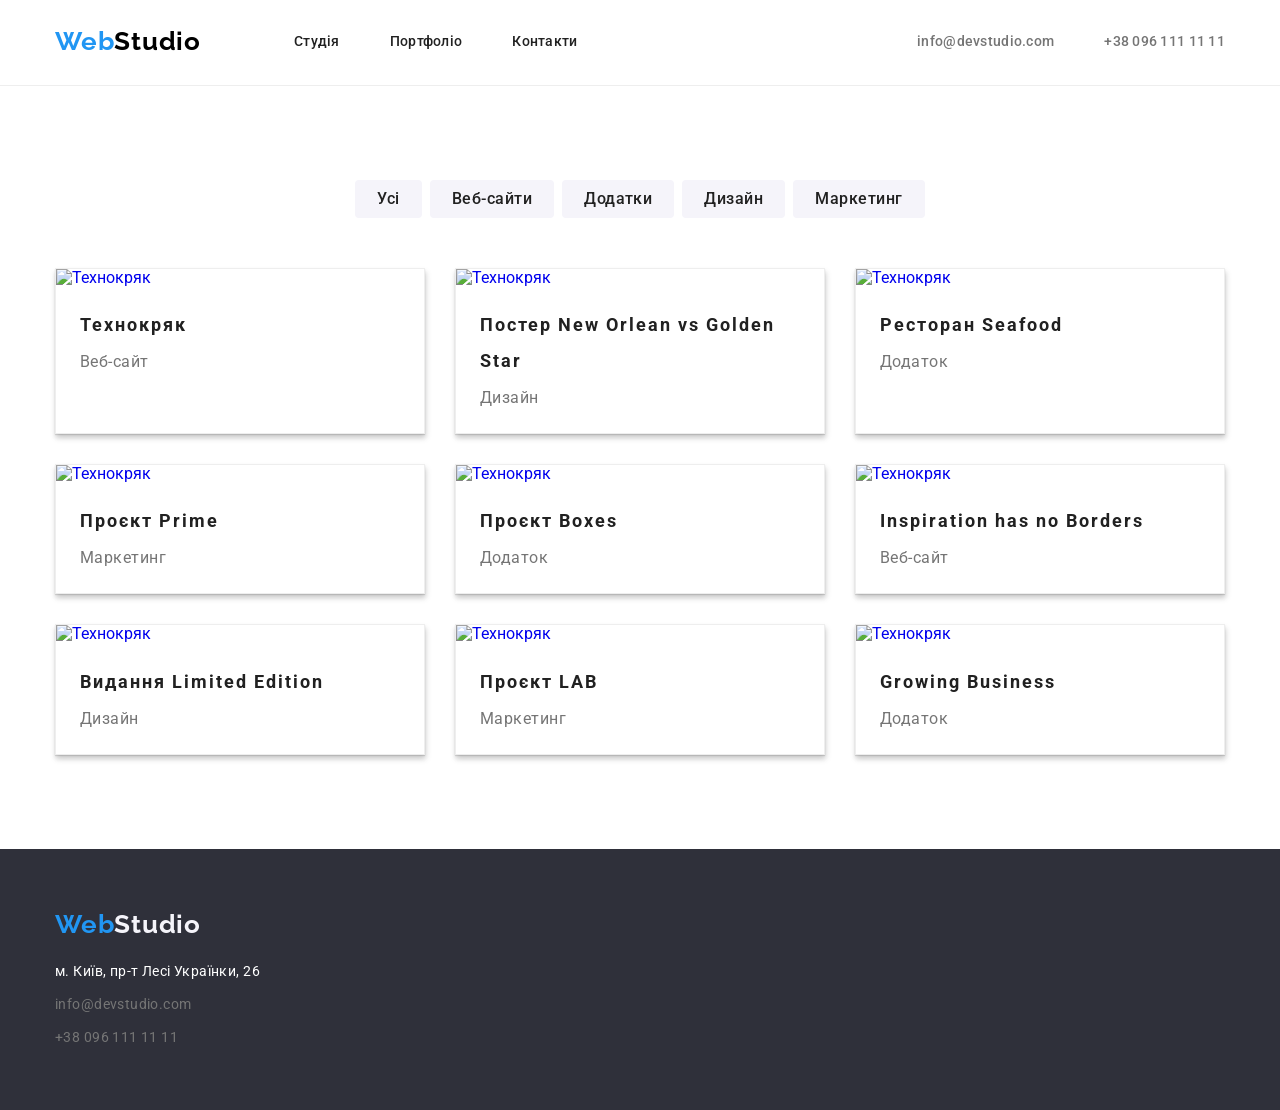
==== commit 740cfe91: "cleaner code" ====
--- a/portfolio.html
+++ b/portfolio.html
@@ -18,20 +18,6 @@
   <link rel="stylesheet" href="css/style.css">
   <link rel="stylesheet" href="css/portfolio.css" />
 
-  <style>
-    .catalog-item {
-      transition: box-shadow 250ms ease;
-    }
-  
-    .catalog-item:hover,
-    .catalog-item:focus {
-      box-shadow:
-        0 1px 3px 0 rgba(0, 0, 0, 0.12),
-        0 1px 1px 0 rgba(0, 0, 0, 0.14),
-        0 2px 1px 0 rgba(0, 0, 0, 0.20);
-    }
-  </style>
-
 </head>
 
 <body>
@@ -68,14 +54,13 @@
 
       <div class="mobile-overlay"></div>
 
-      >
       <nav class="header-navigation header-nav">
         <ul class="header-list">
           <li class="header-item">
             <a class="header-link" href="index.html">Студія</a>
           </li>
           <li class="header-item">
-            <a class="header-link" href="index.html">Портфоліо</a>
+            <a class="header-link" href="portfolio.html">Портфоліо</a>
           </li>
           <li class="header-item">
             <a class="header-link" href="#">Контакти</a>
@@ -257,4 +242,4 @@
   <script src="./js/mobile-menu.js"></script>
 </body>
 
-</html>+</html>
--- a/css/style.css
+++ b/css/style.css
@@ -80,23 +80,14 @@
 
 .header-item {
   position: relative;
-  transition: color 250ms ease;
-}
-
-.header-list .header-item:hover::after,
-.header-list .header-item:focus-within::after {
-  width: 100%;
-  opacity: 1;
-}
-
-.header-item:hover {
-  color: var(--secondary-color);
   font-size: 14px;
   font-weight: 500;
   line-height: 1.14;
   letter-spacing: 0.28px;
   text-decoration: none;
   font-family: Roboto;
+  color: var(--text-color);
+  transition: color 250ms ease;
 }
 
 .header-list .header-item::after {
@@ -114,6 +105,12 @@
   transition: width 180ms ease-out, opacity 180ms ease-out;
 }
 
+.header-list .header-item:hover::after,
+.header-list .header-item:focus-within::after {
+  width: 100%;
+  opacity: 1;
+}
+
 .header-link {
   color: var(--title-color);
   font-size: 14px;
@@ -121,7 +118,6 @@
   line-height: 1.14;
   letter-spacing: 0.28px;
   text-decoration: none;
-  color: var(--title-color);
   font-family: Roboto;
   transition: color 250ms ease;
 }
@@ -131,12 +127,10 @@
 }
 
 .header-contacts {
-  color: var(--title-color);
   font-size: 14px;
   font-weight: 500;
   line-height: 1.14;
   letter-spacing: 0.28px;
-  text-decoration: none;
   color: #212121;
   font-family: Roboto;
   text-decoration: none;
@@ -149,16 +143,6 @@
 .header-contacts-list {
   align-items: center;
   display: flex;
-}
-
-.header-item {
-  font-size: 14px;
-  font-weight: 500;
-  line-height: 1.14;
-  letter-spacing: 0.28px;
-  font-family: Roboto;
-  color: var(--text-color);
-  text-decoration: none;
 }
 
 .header-item:hover {
@@ -374,7 +358,8 @@
 }
 
 .footer-all {
-  display: column;
+  display: flex;
+  flex-direction: column;
 }
 
 .footer-logo {
@@ -417,7 +402,7 @@
 .footer-mail {
   font-size: 14px;
   font-weight: 400;
-  line-height: 1.71px;
+  line-height: 1.71;
   letter-spacing: 0.42px;
   color: var(--text-color);
   text-decoration: none;
@@ -432,7 +417,7 @@
   font-size: 14px;
   font-style: normal;
   font-weight: 400;
-  line-height: 1.71px;
+  line-height: 1.71;
   letter-spacing: 0.42px;
   color: var(--text-color);
   text-decoration: none;
@@ -771,57 +756,8 @@
   }
 }
 
-@media (min-width: 768px) and (max-width: 1199px) {
-  .footer .container {
-    display: column;
-    align-items: start;
-    text-align: left;
-  }
-
-  .footer-left {
-    display: flex;
-    flex-direction: column;
-    align-items: flex-start;
-    grid-column: 1 / 2;
-    grid-row: 1 / 2;
-  }
-
-  .footer-logo {
-    margin-bottom: 20px;
-  }
-
+@media (max-width: 767px) {
   .footer-list {
-    display: flex;
-    flex-direction: column;
-    align-items: flex-start;
-    gap: 8px;
-  }
-
-  .footer-social {
-    align-items: flex-start;
-    grid-column: 2 / 3;
-    grid-row: 1 / 2;
-  }
-}
-
-@media (max-width: 767px) {
-  .footer .container {
-    display: flex;
-    flex-direction: column;
-    align-items: center;
-  }
-
-  .footer-left {
-    display: flex;
-    flex-direction: column;
-    align-items: center;
-  }
-
-  .footer-list {
-    align-items: center;
-  }
-
-  .footer-social {
     align-items: center;
   }
 }
@@ -945,6 +881,8 @@
 }
 
 .mobile-menu-nav a {
+  position: relative;
+  display: inline-block;
   color: #212121;
   font-family: Roboto, sans-serif;
   font-size: 34px;
@@ -957,6 +895,24 @@
 .mobile-menu-nav a:hover,
 .mobile-menu-nav a:focus {
   color: #2196f3;
+}
+
+.mobile-menu-nav a::after {
+  position: absolute;
+  bottom: -6px;
+  left: 50%;
+  width: 0;
+  height: 2px;
+  content: "";
+  background: #2196f3;
+  border-radius: 2px;
+  transform: translateX(-50%);
+  transition: width 180ms ease-out;
+}
+
+.mobile-menu-nav a:hover::after,
+.mobile-menu-nav a:focus::after {
+  width: 100%;
 }
 
 .mobile-menu-contacts {
@@ -1088,86 +1044,3 @@
     margin-right: 93px;
   }
 }
-
-/* ==========================================================
-   PORTFOLIO
-   ========================================================== */
-
-.tabs {
-  padding-top: 60px;
-  padding-bottom: 40px;
-}
-
-.tabs-tab {
-  flex-wrap: wrap;
-  gap: 8px;
-}
-
-.catalog {
-  padding-bottom: 60px;
-}
-
-.catalog-list {
-  grid-template-columns: 1fr;
-  gap: 30px;
-}
-
-.catalog-item,
-.catalog-link {
-  min-width: 0;
-}
-
-.catalog-img {
-  display: block;
-  width: 100%;
-  height: auto;
-}
-
-.over {
-  box-sizing: border-box;
-  overflow: auto;
-}
-
-/* Portfolio 480px */
-@media (min-width: 480px) {
-  .tabs {
-    padding-top: 60px;
-    padding-bottom: 40px;
-  }
-
-  .catalog-list {
-    grid-template-columns: repeat(1, minmax(0, 1fr));
-  }
-}
-
-@media (min-width: 768px) {
-  .tabs {
-    padding-top: 80px;
-    padding-bottom: 40px;
-  }
-
-  .catalog-list {
-    grid-template-columns: repeat(2, minmax(0, 1fr));
-    gap: 30px;
-  }
-
-  .catalog-content {
-    min-height: 110px;
-  }
-}
-
-/* Portfolio 1200px */
-@media (min-width: 1200px) {
-  .tabs {
-    padding-top: 94px;
-    padding-bottom: 50px;
-  }
-
-  .catalog {
-    padding-bottom: 94px;
-  }
-
-  .catalog-list {
-    grid-template-columns: repeat(3, minmax(0, 1fr));
-  }
-}
--- a/css/portfolio.css
+++ b/css/portfolio.css
@@ -75,23 +75,14 @@
 
 .header-item {
   position: relative;
-  transition: color 250ms ease;
-}
-
-.header-list .header-item:hover::after,
-.header-list .header-item:focus-within::after {
-  width: 100%;
-  opacity: 1;
-}
-
-.header-item:hover {
-  color: var(--secondary-color);
   font-size: 14px;
   font-weight: 500;
   line-height: 1.14;
   letter-spacing: 0.28px;
   text-decoration: none;
   font-family: Roboto;
+  color: var(--text-color);
+  transition: color 250ms ease;
 }
 
 .header-list .header-item::after {
@@ -109,6 +100,12 @@
   transition: width 180ms ease-out, opacity 180ms ease-out;
 }
 
+.header-list .header-item:hover::after,
+.header-list .header-item:focus-within::after {
+  width: 100%;
+  opacity: 1;
+}
+
 .header-link {
   color: var(--title-color);
   font-size: 14px;
@@ -116,7 +113,6 @@
   line-height: 1.14;
   letter-spacing: 0.28px;
   text-decoration: none;
-  color: var(--title-color);
   font-family: Roboto;
   transition: color 250ms ease;
 }
@@ -126,12 +122,10 @@
 }
 
 .header-contacts {
-  color: var(--title-color);
   font-size: 14px;
   font-weight: 500;
   line-height: 1.14;
   letter-spacing: 0.28px;
-  text-decoration: none;
   color: #212121;
   font-family: Roboto;
   text-decoration: none;
@@ -147,16 +141,6 @@
   display: flex;
 }
 
-.header-item {
-  font-size: 14px;
-  font-weight: 500;
-  line-height: 1.14;
-  letter-spacing: 0.28px;
-  font-family: Roboto;
-  color: var(--text-color);
-  text-decoration: none;
-}
-
 .header-item:hover {
   color: var(--secondary-color);
 }
@@ -176,7 +160,8 @@
   gap: 8px;
 }
 
-.tabs-item {
+.tabs-item,
+.tabs-active {
   padding: 6px 22px;
   border: none;
   border-radius: 4px;
@@ -206,24 +191,6 @@
   outline-offset: 2px;
 }
 
-.tabs-active {
-  padding: 6px 22px;
-  border: none;
-  border-radius: 4px;
-  text-align: center;
-  font-family: Roboto;
-  font-size: 16px;
-  font-style: normal;
-  font-weight: 500;
-  line-height: 1.62;
-  letter-spacing: 0.48px;
-  background: var(--BG2-color);
-  color: var(--title-color);
-  box-shadow: none;
-  cursor: pointer;
-  transition: background-color 250ms ease, color 250ms ease, box-shadow 250ms ease;
-}
-
 /* catalog */
 
 .catalog {
@@ -256,8 +223,6 @@
   background: var(--hover-overlay);
   width: 100%;
   height: 100%;
-  padding-top: 63px;
-  padding-bottom: 63px;
   padding: 24px;
   color: var(--primary-color);
   font-size: 18px;
@@ -298,7 +263,7 @@
   font-size: 18px;
   font-weight: 700;
   line-height: 36px;
-  letter-spacing: 2;
+  letter-spacing: 2px;
 }
 
 .catalog-text {
@@ -358,7 +323,7 @@
   font-size: 14px;
   font-style: normal;
   font-weight: 400;
-  line-height: 1.71px;
+  line-height: 1.71;
   letter-spacing: 0.42px;
   color: var(--text-color);
   text-decoration: none;
@@ -373,7 +338,7 @@
   font-size: 14px;
   font-style: normal;
   font-weight: 400;
-  line-height: 1.71px;
+  line-height: 1.71;
   letter-spacing: 0.42px;
   color: var(--text-color);
   text-decoration: none;
@@ -512,6 +477,8 @@
 }
 
 .mobile-menu-nav a {
+  position: relative;
+  display: inline-block;
   color: #212121;
   font-family: Roboto, sans-serif;
   font-size: 34px;
@@ -524,6 +491,24 @@
 .mobile-menu-nav a:hover,
 .mobile-menu-nav a:focus {
   color: #2196f3;
+}
+
+.mobile-menu-nav a::after {
+  position: absolute;
+  bottom: -6px;
+  left: 50%;
+  width: 0;
+  height: 2px;
+  content: "";
+  background: #2196f3;
+  border-radius: 2px;
+  transform: translateX(-50%);
+  transition: width 180ms ease-out;
+}
+
+.mobile-menu-nav a:hover::after,
+.mobile-menu-nav a:focus::after {
+  width: 100%;
 }
 
 .mobile-menu-contacts {
@@ -695,6 +680,30 @@
   overflow: auto;
 }
 
+/* Portfolio — small screens */
+@media (max-width: 479px) {
+  .tabs-tab {
+    justify-content: flex-start;
+  }
+
+  .tabs-item,
+  .tabs-active {
+    padding: 6px 12px;
+    font-size: 14px;
+    line-height: 1.5;
+  }
+
+  .over {
+    padding: 16px;
+    font-size: 16px;
+    line-height: 1.5;
+  }
+
+  .catalog-content {
+    padding: 16px;
+  }
+}
+
 /* Portfolio 480px */
 @media (min-width: 480px) {
   .tabs {
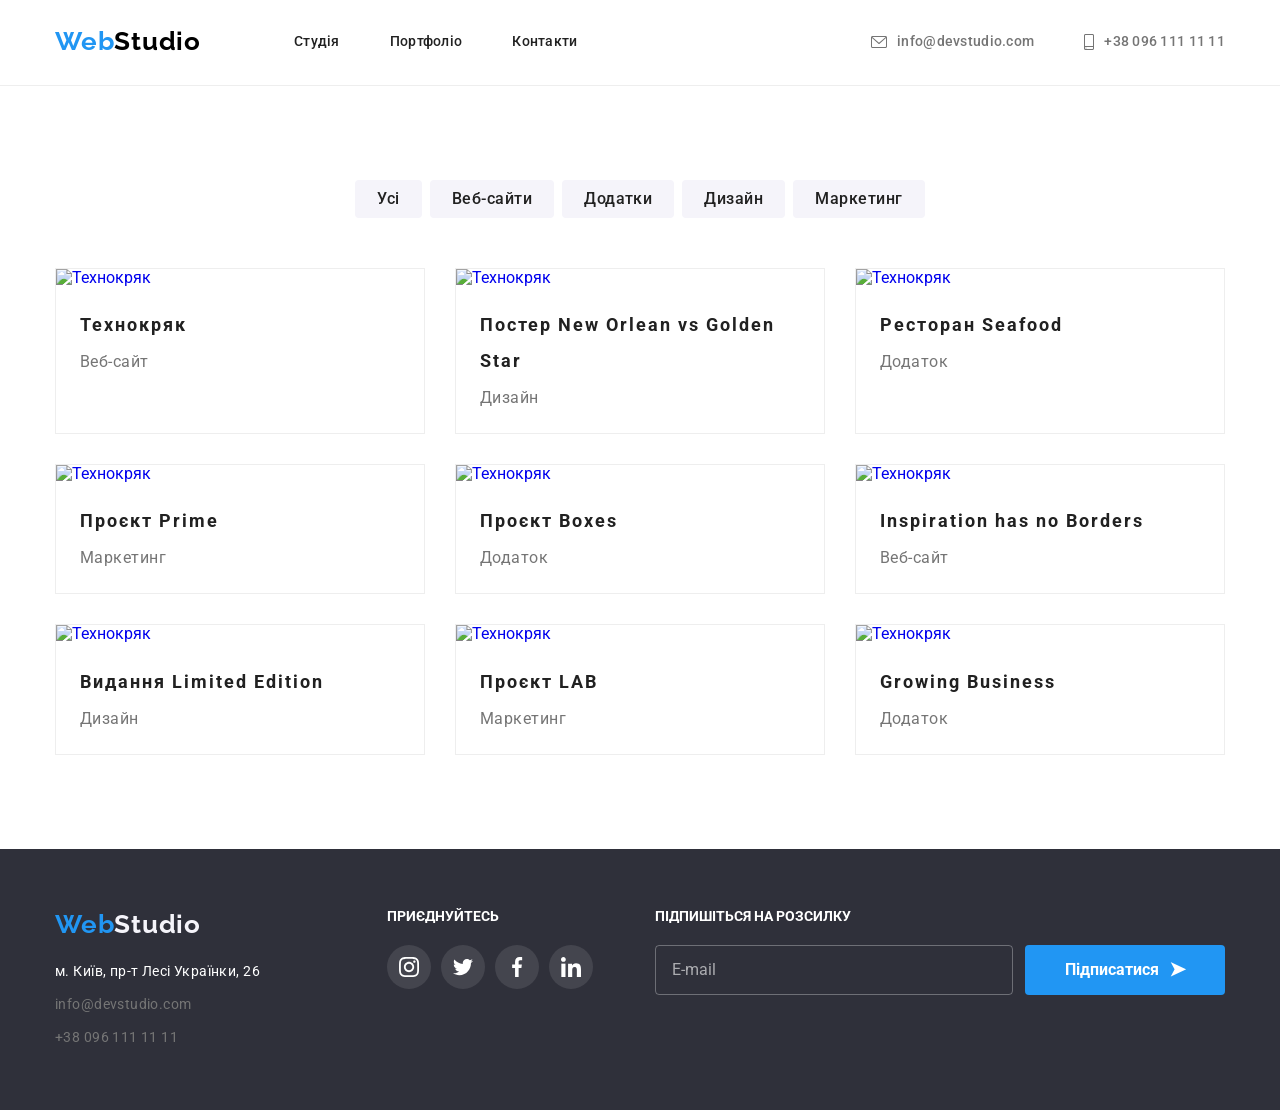
==== commit 48d0e6b5: "svg" ====
--- a/portfolio.html
+++ b/portfolio.html
@@ -21,6 +21,7 @@
 </head>
 
 <body>
+  
   <header class="header">
     <div class="container header-wrap">
       <a href="./index.html" class="header-logo">Web<span class="logo-accent">Studio</span></a>
@@ -29,7 +30,7 @@
         <span></span>
         <span></span>
       </button>
-
+  
       <div class="mobile-menu">
         <nav class="mobile-menu-nav" aria-label="Мобільна навігація">
           <ul>
@@ -38,12 +39,12 @@
             <li><a href="#">Контакти</a></li>
           </ul>
         </nav>
-
+  
         <address class="mobile-menu-contacts">
           <a class="mobile-menu-phone" href="tel:+380961111111">+38 096 111 11 11</a>
           <a class="mobile-menu-mail" href="mailto:info@devstudio.com">info@devstudio.com</a>
         </address>
-
+  
         <ul class="mobile-menu-socials">
           <li><a href="#" aria-label="Instagram">Instagram</a></li>
           <li><a href="#" aria-label="Twitter">Twitter</a></li>
@@ -51,13 +52,13 @@
           <li><a href="#" aria-label="LinkedIn">LinkedIn</a></li>
         </ul>
       </div>
-
+  
       <div class="mobile-overlay"></div>
-
-      <nav class="header-navigation header-nav">
+  
+      <nav class="header-nav">
         <ul class="header-list">
           <li class="header-item">
-            <a class="header-link" href="index.html">Студія</a>
+            <a class="header-link" href="./index.html">Студія</a>
           </li>
           <li class="header-item">
             <a class="header-link" href="portfolio.html">Портфоліо</a>
@@ -70,15 +71,26 @@
       <address class="header-contacts">
         <ul class="header-contacts-list">
           <li class="header-mail">
-            <a class="header-item" href="mailto:info@devstudio.com">info@devstudio.com</a>
+            <a class="header-item header-contacts-link" href="mailto:info@devstudio.com">
+              <svg class="header-icons" width="16" height="12" aria-hidden="true">
+                <use href="img/symbol-defs.svg#email"></use>
+              </svg>
+              info@devstudio.com
+            </a>
           </li>
           <li class="header-phone">
-            <a class="header-item" href="tel:+380961111111">+38 096 111 11 11</a>
+            <a class="header-item header-contacts-link" href="tel:+380961111111">
+              <svg class="header-icons" width="10" height="16" aria-hidden="true">
+                <use href="img/symbol-defs.svg#smartphone"></use>
+              </svg>
+              +38 096 111 11 11
+            </a>
           </li>
         </ul>
       </address>
     </div>
   </header>
+
   <main>
     <section class="tabs">
       <div class="container">
@@ -219,26 +231,73 @@
       </div>
     </section>
   </main>
-  <footer class="footer">
-    <div class="container">
-      <a href="index.html" class="footer-logo">Web<span class="footerlogo-accent">Studio</span></a>
-      <address class="footer-address">
-        <ul class="footer-list">
-          <li class="footer-item">
-            <a class="footer-map" target="_blank"
-              href="https://www.google.com/maps/place/%D0%B1%D1%83%D0%BB.+%D0%9B%D0%B5%D1%81%D0%B8+%D0%A3%D0%BA%D1%80%D0%B0%D0%B8%D0%BD%D0%BA%D0%B8,+26,+%D0%9A%D0%B8%D0%B5%D0%B2,+%D0%A3%D0%BA%D1%80%D0%B0%D0%B8%D0%BD%D0%B0,+02000/@50.4265841,30.5358109,17z/data=!3m1!4b1!4m6!3m5!1s0x40d4cf0e033ecbe9:0x57a4dffefec77da0!8m2!3d50.4265807!4d30.5383858!16s%2Fg%2F1tctq5jv?authuser=0&entry=ttu&g_ep=EgoyMDI2MDQwOC4wIKXMDSoASAFQAw%3D%3D">м.
-              Київ, пр-т Лесі Українки, 26</a>
-          </li>
-          <li class="footer-item">
-            <a class="footer-mail" href="mailto:info@devstudio.com">info@devstudio.com</a>
-          </li>
-          <li class="footer-item">
-            <a class="footer-phone" href="tel:+380961111111">+38 096 111 11 11</a>
-          </li>
-        </ul>
-      </address>
-    </div>
-  </footer>
+    <footer class="footer">
+      <div class="footer-box container">
+        <div class="footer-info">
+          <a href="./index.html" class="footer-logo">Web<span class="footerlogo-accent">Studio</span></a>
+          <address class="footer-address">
+            <ul class="footer-list">
+              <li class="footer-item">
+                <a class="footer-map" target="_blank"
+                  href="https://www.google.com/maps/place/%D0%B1%D1%83%D0%BB.+%D0%9B%D0%B5%D1%81%D0%B8+%D0%A3%D0%BA%D1%80%D0%B0%D0%B8%D0%BD%D0%BA%D0%B8,+26,+%D0%9A%D0%B8%D0%B5%D0%B2,+%D0%A3%D0%BA%D1%80%D0%B0%D0%B8%D0%BD%D0%B0,+02000/@50.4265841,30.5358109,17z/data=!3m1!4b1!4m6!3m5!1s0x40d4cf0e033ecbe9:0x57a4dffefec77da0!8m2!3d50.4265807!4d30.5383858!16s%2Fg%2F1tctq5jv?authuser=0&entry=ttu&g_ep=EgoyMDI2MDQwOC4wIKXMDSoASAFQAw%3D%3D">м.
+                  Київ, пр-т Лесі Українки, 26</a>
+              </li>
+              <li class="footer-item">
+                <a class="footer-mail" href="mailto:info@devstudio.com">info@devstudio.com</a>
+              </li>
+              <li class="footer-item">
+                <a class="footer-phone" href="tel:+380961111111">+38 096 111 11 11</a>
+              </li>
+            </ul>
+          </address>
+        </div>
+    
+        <div class="footer-social">
+          <h3 class="footer-social-title">ПРИЄДНУЙТЕСЬ</h3>
+          <ul class="footer-social-list">
+            <li class="footer-social-item">
+              <a class="footer-social-link" href="#" aria-label="Instagram">
+                <svg class="footer-social-icon">
+                  <use href="img/symbol-defs.svg#instagram"></use>
+                </svg>
+              </a>
+            </li>
+            <li class="footer-social-item">
+              <a class="footer-social-link" href="#" aria-label="Twitter">
+                <svg class="footer-social-icon">
+                  <use href="img/symbol-defs.svg#twitter"></use>
+                </svg>
+              </a>
+            </li>
+            <li class="footer-social-item">
+              <a class="footer-social-link" href="#" aria-label="Facebook">
+                <svg class="footer-social-icon">
+                  <use href="img/symbol-defs.svg#facebook-1"></use>
+                </svg>
+              </a>
+            </li>
+            <li class="footer-social-item">
+              <a class="footer-social-link" href="#" aria-label="LinkedIn">
+                <svg class="footer-social-icon">
+                  <use href="img/symbol-defs.svg#linkedin"></use>
+                </svg>
+              </a>
+            </li>
+          </ul>
+        </div>
+    
+        <div class="footer-subscribe">
+          <h3 class="footer-social-title">ПІДПИШІТЬСЯ НА РОЗСИЛКУ</h3>
+          <form class="subscribe-form">
+            <input class="subscribe-input" type="email" name="email" placeholder="E-mail" />
+            <button class="subscribe-button" type="submit">
+              Підписатися
+              <span class="subscribe-icon">➤</span>
+            </button>
+          </form>
+        </div>
+      </div>
+    </footer>
   <script src="./js/mobile-menu.js"></script>
 </body>
 
--- a/css/style.css
+++ b/css/style.css
@@ -145,6 +145,25 @@
   display: flex;
 }
 
+.header-contacts-link {
+  display: flex;
+  align-items: center;
+  gap: 10px;
+  color: #212121;
+  text-decoration: none;
+  transition: color 250ms ease;
+}
+
+.header-contacts-link:hover,
+.header-contacts-link:focus {
+  color: var(--secondary-color);
+}
+
+.header-icons {
+  fill: currentColor;
+  transition: fill 250ms ease;
+}
+
 .header-item:hover {
   color: var(--secondary-color);
 }
@@ -153,6 +172,10 @@
 
 .hero {
   background-color: var(--BG1-color);
+  background-image: linear-gradient(rgba(47, 48, 58, 0.4), rgba(47, 48, 58, 0.4)), url("../img/gradient.png");
+  background-repeat: no-repeat;
+  background-position: center;
+  background-size: cover;
   padding-top: 118px;
   padding-bottom: 118px;
   text-align: center;
@@ -196,7 +219,7 @@
   padding: 10px 32px;
   border-radius: 4px;
   background: var(--secondary-color);
-  box-shadow: 0 4px 4px 0 rgba(0, 0, 0, 0.15);
+  box-shadow: none;
   color: var(--primary-color);
   text-align: center;
   font-size: 16px;
@@ -204,10 +227,17 @@
   line-height: 1.87;
   letter-spacing: 0.96px;
   border: none;
+  cursor: pointer;
+  transition: box-shadow 250ms ease;
 
   animation-name: hero-button;
   animation-duration: 1000ms;
   animation-timing-function: ease-out;
+}
+
+.hero-button:hover,
+.hero-button:focus-visible {
+  box-shadow: 0 3px 6px rgba(0, 0, 0, 0.16);
 }
 
 @keyframes hero-button {
@@ -304,6 +334,12 @@
   background-color: var(--primary-color);
   text-align: center;
   padding-bottom: 30px;
+  transition: box-shadow 250ms ease;
+}
+
+.team-list:hover,
+.team-list:focus-within {
+  box-shadow: 0 1px 3px 0 rgba(0, 0, 0, 0.12), 0 1px 1px 0 rgba(0, 0, 0, 0.14), 0 2px 1px 0 rgba(0, 0, 0, 0.2);
 }
 
 .team-img {
@@ -349,6 +385,96 @@
   letter-spacing: 0.48px;
 }
 
+.team-social-list {
+  display: flex;
+  justify-content: center;
+  gap: 10px;
+  margin-top: 16px;
+  padding: 0;
+  list-style: none;
+}
+
+.team-social-link {
+  display: flex;
+  align-items: center;
+  justify-content: center;
+  width: 44px;
+  height: 44px;
+  border-radius: 50%;
+  color: #afb1b8;
+  transition: color 250ms ease, background-color 250ms ease;
+}
+
+.team-social-link svg {
+  width: 20px;
+  height: 20px;
+  fill: currentColor;
+}
+
+.team-social-link:hover,
+.team-social-link:focus {
+  color: #fff;
+  background-color: var(--secondary-color);
+}
+
+/* clients */
+
+.clients {
+  padding-top: 94px;
+  padding-bottom: 94px;
+  background-color: var(--primary-color);
+}
+
+.clients-title {
+  color: var(--title-color);
+  text-align: center;
+  font-family: Roboto, sans-serif;
+  font-size: 36px;
+  font-weight: 700;
+  line-height: 1.16;
+  letter-spacing: 1.08px;
+  margin-bottom: 50px;
+}
+
+.clients-list {
+  display: flex;
+  flex-wrap: wrap;
+  justify-content: center;
+  gap: 30px;
+  margin: 0;
+  padding: 0;
+  list-style: none;
+}
+
+.clients-list li {
+  width: 170px;
+  height: 92px;
+}
+
+.clients-link {
+  width: 100%;
+  height: 100%;
+  display: flex;
+  align-items: center;
+  justify-content: center;
+  border: 1px solid #afb1b8;
+  border-radius: 4px;
+  color: #afb1b8;
+  transition: border-color 250ms ease, color 250ms ease;
+}
+
+.clients-link svg {
+  width: 106px;
+  height: 60px;
+  fill: currentColor;
+}
+
+.clients-link:hover,
+.clients-link:focus {
+  border-color: var(--secondary-color);
+  color: var(--secondary-color);
+}
+
 /* footer */
 
 .footer {
@@ -357,9 +483,16 @@
   background-color: var(--BG1-color);
 }
 
-.footer-all {
-  display: flex;
-  flex-direction: column;
+.footer-box {
+  display: flex;
+  align-items: flex-start;
+  justify-content: space-between;
+  flex-wrap: wrap;
+  gap: 30px;
+}
+
+.footer-info {
+  width: 270px;
 }
 
 .footer-logo {
@@ -426,6 +559,108 @@
 
 .footer-phone:hover {
   color: var(--secondary-color);
+}
+
+/* footer social */
+
+.footer-social-title {
+  color: var(--primary-color);
+  font-size: 14px;
+  font-weight: 700;
+  line-height: 1.14;
+  margin: 0 0 20px;
+}
+
+.footer-social-list {
+  display: flex;
+  gap: 10px;
+  list-style: none;
+  padding: 0;
+  margin: 0;
+}
+
+.footer-social-link {
+  width: 44px;
+  height: 44px;
+  border-radius: 50%;
+  background-color: rgba(255, 255, 255, 0.1);
+  display: flex;
+  align-items: center;
+  justify-content: center;
+  color: var(--primary-color);
+  transition: background-color 250ms ease, color 250ms ease;
+}
+
+.footer-social-link:hover,
+.footer-social-link:focus {
+  background-color: var(--secondary-color);
+}
+
+.footer-social-icon {
+  width: 20px;
+  height: 20px;
+  fill: currentColor;
+}
+
+/* footer subscribe */
+
+.footer-subscribe {
+  width: 570px;
+  max-width: 100%;
+}
+
+.subscribe-form {
+  display: flex;
+  align-items: center;
+  gap: 12px;
+  flex-wrap: wrap;
+}
+
+.subscribe-input {
+  width: 358px;
+  max-width: 100%;
+  height: 50px;
+  padding: 0 16px;
+  border: 1px solid rgba(255, 255, 255, 0.3);
+  border-radius: 4px;
+  background-color: transparent;
+  color: var(--primary-color);
+  outline: none;
+}
+
+.subscribe-input::placeholder {
+  color: rgba(255, 255, 255, 0.6);
+}
+
+.subscribe-input:focus {
+  border-color: var(--secondary-color);
+}
+
+.subscribe-button {
+  width: 200px;
+  height: 50px;
+  border: none;
+  border-radius: 4px;
+  background-color: var(--secondary-color);
+  color: var(--primary-color);
+  font-size: 16px;
+  font-weight: 700;
+  line-height: 1.87;
+  display: flex;
+  align-items: center;
+  justify-content: center;
+  gap: 10px;
+  cursor: pointer;
+  transition: background-color 250ms ease;
+}
+
+.subscribe-button:hover,
+.subscribe-button:focus {
+  background-color: #188ce8;
+}
+
+.subscribe-icon {
+  font-size: 20px;
 }
 
 .scroll {
--- a/css/portfolio.css
+++ b/css/portfolio.css
@@ -252,9 +252,14 @@
 .catalog-item {
   border: 1px solid var(--Border-color);
   background: #fff;
-  box-shadow: 1px 4px 6px 0 rgba(0, 0, 0, 0.16), 0 4px 4px 0 rgba(0, 0, 0, 0.06), 0 1px 1px 0 rgba(0, 0, 0, 0.12);
+  box-shadow: none;
   text-align: left;
   transition: box-shadow 250ms ease;
+}
+
+.catalog-item:hover,
+.catalog-item:focus-within {
+  box-shadow: 1px 4px 6px 0 rgba(0, 0, 0, 0.16), 0 4px 4px 0 rgba(0, 0, 0, 0.06), 0 1px 1px 0 rgba(0, 0, 0, 0.12);
 }
 
 .catalog-title {
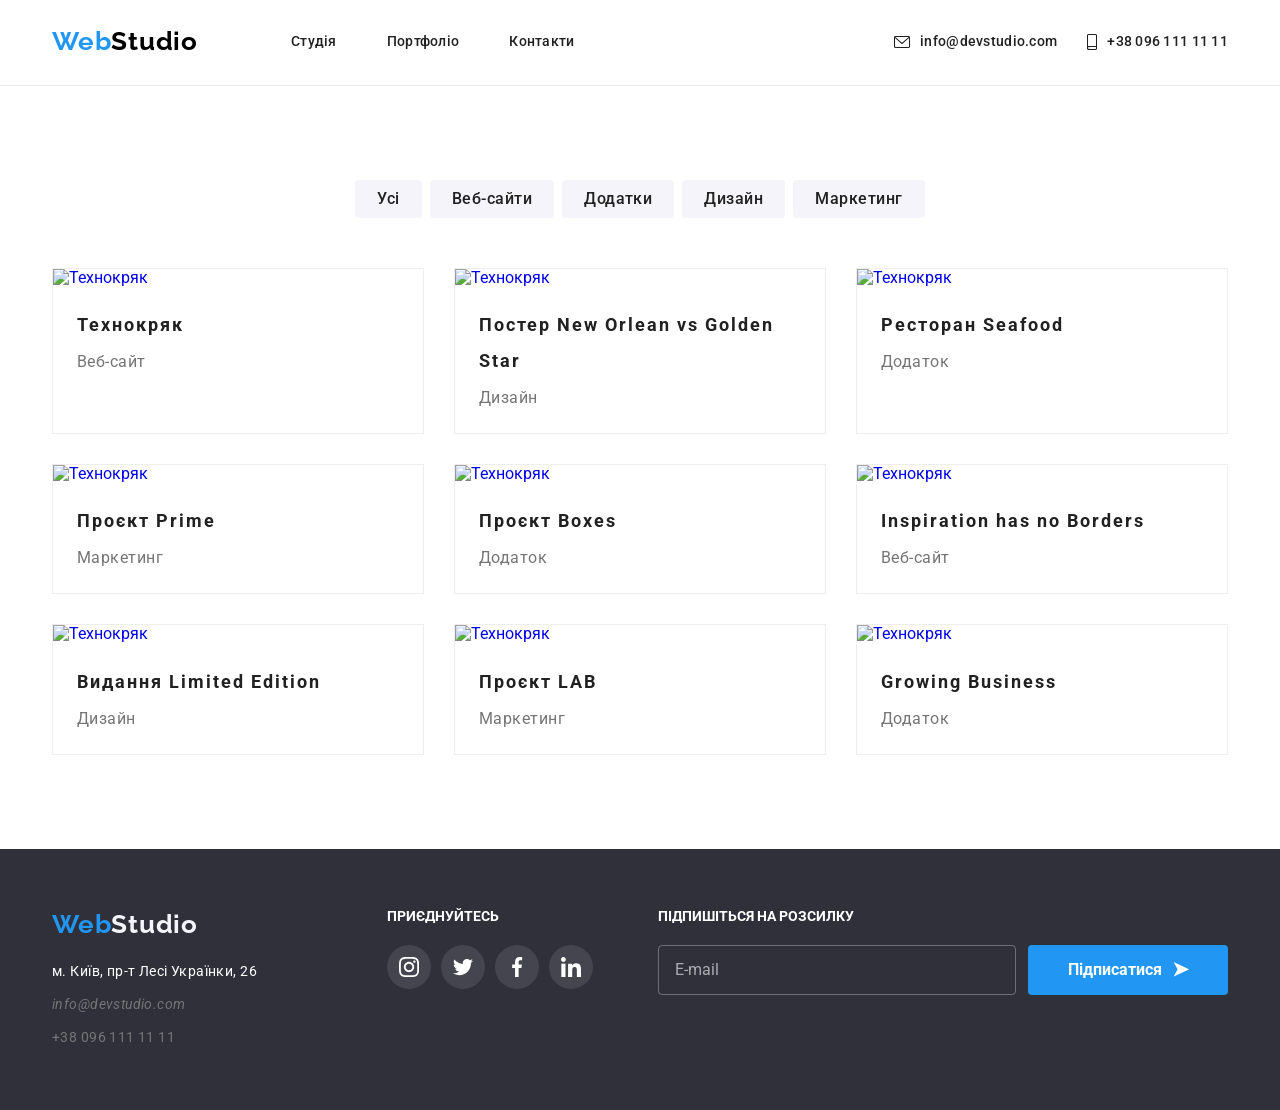
==== commit 78aa12ee: "scss, portfolio" ====
--- a/portfolio.html
+++ b/portfolio.html
@@ -14,9 +14,7 @@
   <link
     href="https://fonts.googleapis.com/css2?family=Raleway:ital,wght@0,100..900;1,100..900&family=Roboto:ital,wght@0,100..900;1,100..900&display=swap"
     rel="stylesheet" />
-  <link rel="stylesheet" href="css/reset.css" />
-  <link rel="stylesheet" href="css/style.css">
-  <link rel="stylesheet" href="css/portfolio.css" />
+  <link rel="stylesheet" href="style/main.min.css">
 
 </head>
 
--- a/style/main.min.css
+++ b/style/main.min.css
@@ -0,0 +1 @@
+.about{padding-bottom:94px;display:none}.about-title{color:#212121;text-align:center;font-size:36px;font-weight:700;line-height:1.16;letter-spacing:1.08px;margin-bottom:50px}.about-all{display:flex;gap:30px;list-style:none;max-width:1170px}.about-img{display:block;width:100%;height:auto}.clients{padding-top:94px;padding-bottom:94px;background-color:#fff}.clients-title{color:#212121;text-align:center;font-family:Roboto,sans-serif;font-size:36px;font-weight:700;line-height:1.16;letter-spacing:1.08px;margin-bottom:50px}.clients-list{display:flex;flex-wrap:wrap;justify-content:center;gap:30px;margin:0;padding:0;list-style:none}.clients-list li{width:170px;height:92px}.clients-link{width:100%;height:100%;display:flex;align-items:center;justify-content:center;border:1px solid #afb1b8;border-radius:4px;color:#afb1b8;transition:border-color 250ms ease,color 250ms ease}.clients-link svg{width:106px;height:60px;fill:currentColor}.clients-link:hover,.clients-link:focus{border-color:#2196f3;color:#2196f3}.footer{padding-top:60px;padding-bottom:60px;background-color:#2f303a}.footer-box{display:flex;align-items:flex-start;justify-content:space-between;flex-wrap:wrap;gap:30px}.footer-info{width:270px}.footer-logo{display:inline-block;margin-bottom:20px;color:#2196f3;font-size:26px;font-weight:700;line-height:1.19;letter-spacing:.78px;text-decoration:none;font-family:Raleway}.footerlogo-accent{color:#f5f4fa}.footer-list{display:flex;flex-direction:column;gap:9px}.footer-map{color:#fff;font-size:14px;font-weight:400;line-height:1.71;letter-spacing:.42px;text-decoration:none;font-style:normal;transition:color 250ms ease}.footer-map:hover{color:#2196f3}.footer-mail{font-size:14px;font-weight:400;line-height:1.71;letter-spacing:.42px;color:#757575;text-decoration:none;transition:color 250ms ease}.footer-mail:hover{color:#2196f3}.footer-phone{font-size:14px;font-style:normal;font-weight:400;line-height:1.71;letter-spacing:.42px;color:#757575;text-decoration:none;transition:color 250ms ease}.footer-phone:hover{color:#2196f3}.footer-social-title{color:#fff;font-size:14px;font-weight:700;line-height:1.14;margin:0 0 20px}.footer-social-list{display:flex;gap:10px;list-style:none;padding:0;margin:0}.footer-social-link{width:44px;height:44px;border-radius:50%;background-color:hsla(0,0%,100%,.1);display:flex;align-items:center;justify-content:center;color:#fff;transition:background-color 250ms ease,color 250ms ease}.footer-social-link:hover,.footer-social-link:focus{background-color:#2196f3}.footer-social-icon{width:20px;height:20px;fill:currentColor}.footer-subscribe{width:570px;max-width:100%}.subscribe-form{display:flex;align-items:center;gap:12px;flex-wrap:wrap}.subscribe-input{width:358px;max-width:100%;height:50px;padding:0 16px;border:1px solid hsla(0,0%,100%,.3);border-radius:4px;background-color:rgba(0,0,0,0);color:#fff;outline:none}.subscribe-input::-moz-placeholder{color:hsla(0,0%,100%,.6)}.subscribe-input::placeholder{color:hsla(0,0%,100%,.6)}.subscribe-input:focus{border-color:#2196f3}.subscribe-button{width:200px;height:50px;border:none;border-radius:4px;background-color:#2196f3;color:#fff;font-size:16px;font-weight:700;line-height:1.87;display:flex;align-items:center;justify-content:center;gap:10px;cursor:pointer;transition:background-color 250ms ease}.subscribe-button:hover,.subscribe-button:focus{background-color:#188ce8}.subscribe-icon{font-size:20px}.scroll{width:40px;height:40px;border-radius:50%;background:#000;display:flex;justify-content:center;align-items:center;position:fixed;bottom:50px;right:50px;transform:rotate(-90deg)}.scroll-icon{width:20px;height:20px}.header-list{margin:0;padding:0;list-style:none}.header{padding-top:10px;padding-bottom:10px;position:fixed;width:100%;background:#fff;border-bottom:1px solid #ececec}.header-wrap{display:flex;align-items:center}.header-logo{font-family:Raleway;color:#2196f3;font-size:26px;font-weight:700;line-height:1.38;letter-spacing:.78px;text-decoration:none;margin-right:93px;animation-name:header-logo;animation-duration:3000ms;animation-iteration-count:infinite;animation-direction:alternate;animation-timing-function:ease}@keyframes header-logo{0%{transform:scale(0.7)}100%{transform:scale(1.1)}}.logo-accent{color:#000}.header-nav{display:none}.header-list{align-items:center;display:flex;gap:50px}.header-item{position:relative;font-size:14px;font-weight:500;line-height:1.14;letter-spacing:.28px;text-decoration:none;font-family:Roboto;color:#757575;transition:color 250ms ease}.header-item:hover{color:#2196f3}.header-list .header-item::after{content:"";display:block;width:0;height:4px;background:#2196f3;position:absolute;left:50%;bottom:-35.5px;border-radius:2px;opacity:0;transform:translateX(-50%);transition:width 180ms ease-out,opacity 180ms ease-out}.header-list .header-item:hover::after,.header-list .header-item:focus-within::after{width:100%;opacity:1}.header-link{color:#212121;font-size:14px;font-weight:500;line-height:1.14;letter-spacing:.28px;text-decoration:none;font-family:Roboto;transition:color 250ms ease}.header-link:hover{color:#2196f3}.header-contacts{font-size:14px;font-weight:500;line-height:1.14;letter-spacing:.28px;color:#212121;font-family:Roboto;text-decoration:none;display:none;gap:24px;margin-left:auto;font-style:normal}.header-contacts-list{align-items:center;display:flex}.header-contacts-link{display:flex;align-items:center;gap:10px;color:#212121;text-decoration:none;transition:color 250ms ease}.header-contacts-link:hover,.header-contacts-link:focus{color:#2196f3}.header-icons{fill:currentColor;transition:fill 250ms ease}.hero{background-color:#2f303a;background-image:linear-gradient(rgba(47, 48, 58, 0.4), rgba(47, 48, 58, 0.4)),url("../img/gradient.png");background-repeat:no-repeat;background-position:center;background-size:cover;padding-top:118px;padding-bottom:118px;text-align:center}.hero-title{color:#fff;display:flex;justify-content:center;align-items:center;text-align:center;font-size:26px;font-weight:900;line-height:1.62;letter-spacing:1.56px;text-transform:uppercase;width:100%;margin-bottom:30px;margin-left:auto;margin-right:auto;animation-name:hero-title;animation-duration:1000ms;animation-timing-function:ease-out}.hero-button{min-width:200px;height:50px;padding:10px 32px;border-radius:4px;background:#2196f3;box-shadow:none;color:#fff;text-align:center;font-size:16px;font-weight:700;line-height:1.87;letter-spacing:.96px;border:none;cursor:pointer;transition:box-shadow 250ms ease;animation-name:hero-button;animation-duration:1000ms;animation-timing-function:ease-out}.hero-button:hover,.hero-button:focus-visible{box-shadow:0 3px 6px rgba(0,0,0,.16)}@keyframes hero-title{0%{opacity:0;transform:translateX(-150px)}100%{opacity:1;transform:translateX(0)}}@keyframes hero-button{0%{opacity:0;transform:translateX(150px)}100%{opacity:1;transform:translateX(0)}}.info{padding-top:94px;padding-bottom:94px}.info-all{display:flex;gap:30px}.info-title{margin-bottom:10px;color:#212121;font-family:Roboto;font-size:14px;font-weight:700;line-height:1.14;letter-spacing:.42px;text-transform:uppercase}.info-text{color:#757575;font-size:14px;font-weight:400;line-height:1.71;letter-spacing:.42px}.backdrop{position:fixed;z-index:1000;top:0;left:0;width:100%;height:100%;background-color:rgba(0,0,0,.2);display:flex;justify-content:center;align-items:center;opacity:1;visibility:visible;pointer-events:auto;transition:opacity 250ms ease,visibility 250ms ease}.backdrop.is-hidden{opacity:0;visibility:hidden;pointer-events:none}.modal{position:relative;width:528px;min-height:581px;padding:40px;background-color:#fff;border-radius:4px;box-shadow:0 1px 3px rgba(0,0,0,.12),0 1px 1px rgba(0,0,0,.14),0 2px 1px rgba(0,0,0,.2);transform:scale(1);transition:transform 250ms ease}.backdrop.is-hidden .modal{transform:scale(0.9)}.modal-close{position:absolute;top:8px;right:8px;width:30px;height:30px;display:flex;align-items:center;justify-content:center;padding:0;border:1px solid rgba(0,0,0,.1);border-radius:50%;background-color:#fff;color:#212121;font-size:24px;line-height:1;cursor:pointer;transition:color 250ms ease,border-color 250ms ease}.modal-close:hover,.modal-close:focus{color:#2196f3;border-color:#2196f3}.modal-title{margin:0 0 12px;color:#212121;text-align:center;font-family:Roboto,sans-serif;font-size:20px;font-weight:700;line-height:1.15}.modal-form{display:flex;flex-direction:column}.modal-label{display:flex;flex-direction:column;margin-bottom:10px;color:#757575;font-size:12px;line-height:1.17;letter-spacing:.01em}.modal-input-wrap{position:relative;display:block;margin-top:4px}.modal-input{width:100%;height:40px;padding:0 12px 0 42px;border:1px solid rgba(33,33,33,.2);border-radius:4px;outline:none;font-size:14px;transition:border-color 250ms ease}.modal-input:focus{border-color:#2196f3}.modal-input:focus+.modal-icon{fill:#2196f3}.modal-icon{position:absolute;top:50%;left:12px;width:18px;height:18px;transform:translateY(-50%);fill:#212121;pointer-events:none;transition:fill 250ms ease}.modal-textarea{width:100%;height:120px;margin-top:4px;padding:12px 16px;resize:none;border:1px solid rgba(33,33,33,.2);border-radius:4px;outline:none;font-family:Roboto,sans-serif;font-size:14px;line-height:1.4;transition:border-color 250ms ease}.modal-textarea:focus{border-color:#2196f3}.modal-textarea::-moz-placeholder{color:rgba(117,117,117,.5)}.modal-textarea::placeholder{color:rgba(117,117,117,.5)}.modal-checkbox-label{display:flex;align-items:center;margin-top:10px;margin-bottom:30px;color:#757575;font-size:12px;line-height:1.17;cursor:pointer}.modal-checkbox{width:16px;height:16px;margin:0 8px 0 0;accent-color:#2196f3;cursor:pointer}.modal-checkbox-text a{color:#2196f3;text-decoration:underline}.modal-submit{align-self:center;width:200px;height:50px;border:none;border-radius:4px;background-color:#188ce8;color:#fff;font-family:Roboto,sans-serif;font-size:16px;font-weight:700;line-height:1.87;cursor:pointer;box-shadow:0 3px 6px rgba(0,0,0,.16);transition:background-color 250ms ease,box-shadow 250ms ease}.modal-submit:hover,.modal-submit:focus{background-color:#188ce8;box-shadow:0 4px 8px rgba(0,0,0,.2)}@media(max-width: 767px){.modal{width:calc(100% - 30px);max-width:528px;min-height:auto;padding:40px 20px}.modal-title{font-size:18px}.modal-checkbox-label{align-items:flex-start}.modal-submit{width:200px}}.tabs{padding-top:94px;padding-bottom:50px;display:flex;justify-content:center}.tabs-tab{display:flex;justify-content:center;gap:8px}.tabs-item,.tabs-active{padding:6px 22px;border:none;border-radius:4px;background:#f5f4fa;color:#212121;text-align:center;font-size:16px;font-weight:500;line-height:1.62;letter-spacing:.48px;cursor:pointer;transition:background-color 250ms ease,color 250ms ease,box-shadow 250ms ease}.tabs-item:hover,.tabs-item:focus-visible,.tabs-active:hover,.tabs-active:focus-visible{background:#2196f3;color:#fff;box-shadow:0 4px 10px rgba(74,144,243,.35)}.tabs-item:focus-visible,.tabs-active:focus-visible{outline:2px solid #2196f3;outline-offset:2px}.catalog{padding-bottom:94px}.catalog-list{display:grid;grid-template-columns:repeat(3, 1fr);gap:30px;list-style:none;margin:0;padding:0}.catalog-link{display:block;text-decoration:none}.catalog-link:hover .over,.catalog-link:focus-visible .over{transform:translateY(0)}.catalog-link:focus-visible{outline:2px solid #2196f3;outline-offset:2px}.catalog-item{border:1px solid #eee;background:#fff;box-shadow:none;text-align:left;transition:box-shadow 250ms ease}.catalog-item:hover,.catalog-item:focus-within{box-shadow:1px 4px 6px 0 rgba(0,0,0,.16),0 4px 4px 0 rgba(0,0,0,.06),0 1px 1px 0 rgba(0,0,0,.12)}.catalog-content{padding:20px 24px}.catalog-title{margin-bottom:4px;color:#212121;font-size:18px;font-weight:700;line-height:36px;letter-spacing:2px}.catalog-text{color:#757575;font-size:16px;font-weight:400;line-height:1.87;letter-spacing:.48px}.catalog-img{display:block;width:100%;height:auto}.catalog .wrapper{position:relative;overflow:hidden}.catalog .over{position:absolute;top:0;left:0;background:rgba(33,150,243,.9);width:100%;height:100%;padding:24px;color:#fff;font-size:18px;font-weight:400;line-height:28px;letter-spacing:.54px;display:flex;align-items:center;transform:translateY(100%);transition:transform 250ms ease}.tabs{padding-top:60px;padding-bottom:40px}.tabs-tab{flex-wrap:wrap;gap:8px}.catalog{padding-bottom:60px}.catalog-list{grid-template-columns:1fr;gap:30px}.catalog-item,.catalog-link{min-width:0}.catalog .over{box-sizing:border-box;overflow:auto}@media(max-width: 479px){.tabs-tab{justify-content:flex-start}.tabs-item,.tabs-active{padding:6px 12px;font-size:14px;line-height:1.5}.over{padding:16px;font-size:16px;line-height:1.5}.catalog-content{padding:16px}}@media(min-width: 480px){.tabs{padding-top:60px;padding-bottom:40px}.catalog-list{grid-template-columns:repeat(1, minmax(0, 1fr))}}@media(min-width: 768px){.tabs{padding-top:80px;padding-bottom:40px}.catalog-list{grid-template-columns:repeat(2, minmax(0, 1fr));gap:30px}.catalog-content{min-height:110px}}@media(min-width: 1200px){.tabs{padding-top:94px;padding-bottom:50px}.catalog{padding-bottom:94px}.catalog-list{grid-template-columns:repeat(3, minmax(0, 1fr))}}html,body{width:100%;max-width:100%;overflow-x:hidden}img{max-width:100%;height:auto}.mobile-menu-button,.mobile-menu,.mobile-overlay{display:none}.container{width:100%;max-width:1200px;margin-left:auto;margin-right:auto;padding-left:15px;padding-right:15px}.header{position:relative;z-index:1000}.header-wrap{align-items:center;position:relative}.header-logo{margin-right:0}.header-nav,.header-navigation{display:none}.header-contacts{display:none}.mobile-menu-button{position:relative;z-index:1102;margin-left:auto;width:40px;height:40px;padding:8px;border:0;background:rgba(0,0,0,0);cursor:pointer;display:flex;flex-direction:column;justify-content:center;gap:5px}.mobile-menu-button span{display:block;width:24px;height:2px;margin:0 auto;background:#212121;transition:transform 250ms ease,opacity 200ms ease}.mobile-menu-button.is-open span:nth-child(1){transform:translateY(7px) rotate(45deg)}.mobile-menu-button.is-open span:nth-child(2){opacity:0}.mobile-menu-button.is-open span:nth-child(3){transform:translateY(-7px) rotate(-45deg)}.mobile-menu{display:flex;position:fixed;z-index:1101;top:0;right:0;width:100%;height:100dvh;min-height:100vh;padding:90px 40px 40px;background:#fff;flex-direction:column;transform:translateX(100%);transition:transform 300ms ease;overflow-y:auto;overflow-x:hidden}.mobile-menu.is-open{transform:translateX(0)}.mobile-menu-nav ul{display:flex;flex-direction:column;gap:28px;list-style:none;padding:0;margin:0}.mobile-menu-nav a{position:relative;display:inline-block;color:#212121;font-family:Roboto,sans-serif;font-size:34px;font-weight:500;line-height:1.18;text-decoration:none;transition:color 250ms ease}.mobile-menu-nav a:hover,.mobile-menu-nav a:focus{color:#2196f3}.mobile-menu-nav a::after{position:absolute;bottom:-6px;left:50%;width:0;height:2px;content:"";background:#2196f3;border-radius:2px;transform:translateX(-50%);transition:width 180ms ease-out}.mobile-menu-nav a:hover::after,.mobile-menu-nav a:focus::after{width:100%}.mobile-menu-contacts{display:flex;flex-direction:column;gap:18px;margin-top:auto;padding-top:50px;font-style:normal}.mobile-menu-phone{color:#2196f3;font-family:Roboto,sans-serif;font-size:24px;font-weight:500;text-decoration:none}.mobile-menu-mail{color:#757575;font-family:Roboto,sans-serif;font-size:18px;text-decoration:none}.mobile-menu-socials{display:flex;flex-wrap:wrap;gap:10px 20px;margin:30px 0 0;padding:0;list-style:none}.mobile-menu-socials li:not(:last-child){padding-right:20px;border-right:1px solid #2196f3}.mobile-menu-socials a{color:#2196f3;font-family:Roboto,sans-serif;font-size:14px;font-weight:500;text-decoration:none}.mobile-overlay{position:fixed;z-index:1050;inset:0;background:rgba(0,0,0,.45);opacity:0;visibility:hidden;pointer-events:none;transition:opacity 300ms ease,visibility 300ms ease}.mobile-overlay.is-open{display:block;opacity:1;visibility:visible;pointer-events:auto}body.menu-open{overflow:hidden}@media(min-width: 480px){.container{padding-left:15px;padding-right:15px}.mobile-menu{width:390px;max-width:100%}.mobile-menu-nav a{font-size:36px}.mobile-menu-phone{font-size:26px}}@media(min-width: 768px){.container{width:100%;padding-left:15px;padding-right:15px}.mobile-menu-button,.mobile-menu,.mobile-overlay{display:none !important}.header-nav,.header-navigation{display:flex}.header-contacts{display:flex}.header-logo{margin-right:60px}}@media(min-width: 1200px){.container{width:1200px;padding-left:15px;padding-right:15px}.header-logo{margin-right:93px}}@media(min-width: 480px){.container{max-width:480px}.hero-title{width:360px;font-size:26px;font-weight:900;line-height:42px;letter-spacing:1.56px}.hero-button{font-size:16px;font-weight:700;line-height:30px;letter-spacing:.96px}}@media(min-width: 768px){.container{max-width:768px}.hero{padding-top:218px}.header{padding-top:21px;padding-bottom:21px;position:fixed;width:100%;background:#fff;border-bottom:1px solid #ececec}.header-logo{margin-right:88px}.header-nav{display:block}.header-contacts{display:flex}.header-contacts-list{flex-direction:column;gap:10px}}@media(min-width: 1200px){.container{max-width:1200px}.header{padding-top:24px;padding-bottom:25px;position:fixed;width:100%;background:#fff;border-bottom:1px solid #ececec}.header-logo{font-size:26px;letter-spacing:.78px;margin-right:auto}.header-contacts-list{flex-direction:row;gap:30px}.hero{padding-top:200px;padding-bottom:200px}.hero-title{font-size:44px;font-weight:900;line-height:1.36;letter-spacing:2.64px;width:696px}.hero-button{min-width:216px}}@media(min-width: 768px)and (max-width: 1199px){.info{padding-top:60px;padding-bottom:60px}.info-all{display:flex;flex-wrap:wrap;gap:30px;row-gap:30px}.info-list{flex-basis:calc((100% - 30px)/2)}.info-title{text-align:left;font-size:16px;font-weight:700;line-height:30px;letter-spacing:.96px}.info-text{max-width:354px;font-size:14px;font-weight:400;line-height:24px;letter-spacing:.42px}}@media(max-width: 767px){.info{padding-top:60px;padding-bottom:60px}.info-all{display:flex;flex-direction:column;gap:30px}.info-list{width:100%}.info-title{font-size:14px;text-align:center;font-size:14px;font-weight:700;letter-spacing:.42px}.info-text{font-size:14px;text-align:left;max-width:100%;font-size:14px;font-weight:400;line-height:24px;letter-spacing:.42px}}@media(min-width: 1200px){.about{display:block}.info{padding-top:94px;padding-bottom:94px}.info-all{display:flex;gap:30px}.info-list{flex-basis:calc((100% - 90px)/4)}.info-title{text-align:left}.info-text{text-align:left;max-width:100%}}@media(min-width: 768px)and (max-width: 1199px){.team{padding-top:60px;padding-bottom:60px}.team-title{font-size:28px;font-weight:700;letter-spacing:.84px;margin-bottom:30px}.team-all{display:flex;flex-wrap:wrap;gap:30px;justify-content:center}.team-list{width:calc((100% - 30px)/2);max-width:354px;padding-bottom:24px}.team-img{margin-bottom:30px}.team-subtitle{font-size:16px;font-weight:500;letter-spacing:.48px;margin-bottom:8px}.team-text{font-size:16px;font-weight:400;letter-spacing:.48px}}@media(max-width: 767px){.team{padding-top:60px;padding-bottom:60px}.team-title{font-size:28px;font-weight:700;letter-spacing:.84px;margin-bottom:30px}.team-all{display:flex;flex-direction:column;align-items:center;gap:30px}.team-list{width:100%;max-width:450px}.team-img{margin-bottom:30px}.team-subtitle{font-size:16px;font-weight:500;letter-spacing:.48px;margin-bottom:10px}.team-text{font-size:16px;font-weight:400;letter-spacing:.48px}}@media(min-width: 1200px){.team{padding-top:94px;padding-bottom:94px}.team-title{font-size:36px;margin-bottom:50px}.team-all{display:flex;gap:30px;justify-content:center}.team-list{width:calc((100% - 90px)/4);max-width:270px;padding-bottom:30px}.team-img{margin-bottom:30px}.team-subtitle{font-size:16px;margin-bottom:10px}.team-text{font-size:16px}}@media(max-width: 767px){.footer-list{align-items:center}}html,body{width:100%;max-width:100%;overflow-x:hidden}img{max-width:100%;height:auto}.mobile-menu-button,.mobile-menu,.mobile-overlay{display:none}.container{width:100%;max-width:1200px;margin-left:auto;margin-right:auto;padding-left:15px;padding-right:15px}.header{position:relative;z-index:1000}.header-wrap{align-items:center;position:relative}.header-logo{margin-right:0}.header-nav,.header-navigation{display:none}.header-contacts{display:none}.mobile-menu-button{position:relative;z-index:1102;margin-left:auto;width:40px;height:40px;padding:8px;border:0;background:rgba(0,0,0,0);cursor:pointer;display:flex;flex-direction:column;justify-content:center;gap:5px}.mobile-menu-button span{display:block;width:24px;height:2px;margin:0 auto;background:#212121;transition:transform 250ms ease,opacity 200ms ease}.mobile-menu-button.is-open span:nth-child(1){transform:translateY(7px) rotate(45deg)}.mobile-menu-button.is-open span:nth-child(2){opacity:0}.mobile-menu-button.is-open span:nth-child(3){transform:translateY(-7px) rotate(-45deg)}.mobile-menu{display:flex;position:fixed;z-index:1101;top:0;right:0;width:100%;height:100dvh;min-height:0;padding:90px 40px 40px;background:#fff;flex-direction:column;transform:translateX(100%);transition:transform 300ms ease;overflow-y:hidden;overflow-x:hidden}.mobile-menu.is-open{transform:translateX(0)}.mobile-menu-nav ul{display:flex;flex-direction:column;gap:28px;list-style:none;padding:0;margin:0}.mobile-menu-nav a{position:relative;display:inline-block;color:#212121;font-family:Roboto,sans-serif;font-size:34px;font-weight:500;line-height:1.18;text-decoration:none;transition:color 250ms ease}.mobile-menu-nav a:hover,.mobile-menu-nav a:focus{color:#2196f3}.mobile-menu-nav a::after{position:absolute;bottom:-6px;left:50%;width:0;height:2px;content:"";background:#2196f3;border-radius:2px;transform:translateX(-50%);transition:width 180ms ease-out}.mobile-menu-nav a:hover::after,.mobile-menu-nav a:focus::after{width:100%}.mobile-menu-contacts{display:flex;flex-direction:column;gap:18px;margin-top:auto;padding-top:50px;font-style:normal}.mobile-menu-phone{color:#2196f3;font-family:Roboto,sans-serif;font-size:24px;font-weight:500;text-decoration:none}.mobile-menu-mail{color:#757575;font-family:Roboto,sans-serif;font-size:18px;text-decoration:none}.mobile-menu-socials{display:flex;flex-wrap:wrap;gap:10px 20px;margin:30px 0 0;padding:0;list-style:none}.mobile-menu-socials li:not(:last-child){padding-right:20px;border-right:1px solid #2196f3}.mobile-menu-socials a{color:#2196f3;font-family:Roboto,sans-serif;font-size:14px;font-weight:500;text-decoration:none}.mobile-overlay{position:fixed;z-index:1050;inset:0;background:rgba(0,0,0,.45);opacity:0;visibility:hidden;pointer-events:none;transition:opacity 300ms ease,visibility 300ms ease}.mobile-overlay.is-open{display:block;opacity:1;visibility:visible;pointer-events:auto}body.menu-open{overflow:hidden}@media(min-width: 480px){.container{padding-left:15px;padding-right:15px}.mobile-menu{width:390px;max-width:100%}.mobile-menu-nav a{font-size:36px}.mobile-menu-phone{font-size:26px}}@media(min-width: 768px){.container{width:100%;padding-left:15px;padding-right:15px}.mobile-menu-button,.mobile-menu,.mobile-overlay{display:none !important}.header-nav,.header-navigation{display:flex}.header-contacts{display:flex}.header-logo{margin-right:60px}}@media(min-width: 1200px){.container{width:1200px;padding-left:15px;padding-right:15px}.header-logo{margin-right:93px}}.team{padding-top:94px;padding-bottom:94px;text-align:center;background-color:#f5f4fa}.team-all{display:flex;gap:30px;margin:0;padding:0;list-style:none}.team-list{width:calc((100% - 90px)/4);background-color:#fff;text-align:center;padding-bottom:30px;transition:box-shadow 250ms ease}.team-list:hover,.team-list:focus-within{box-shadow:0 1px 3px 0 rgba(0,0,0,.12),0 1px 1px 0 rgba(0,0,0,.14),0 2px 1px 0 rgba(0,0,0,.2)}.team-img{display:block;width:100%;height:auto;margin-bottom:30px}.team-content{padding:0 10px}.team-title{color:#212121;text-align:center;font-family:Roboto,sans-serif;font-size:36px;font-weight:700;line-height:1.16;letter-spacing:1.08px;margin-bottom:50px}.team-subtitle{color:#212121;text-align:center;font-family:Roboto,sans-serif;font-size:16px;font-weight:500;line-height:1.19;letter-spacing:.48px;margin-bottom:10px}.team-text{color:#757575;text-align:center;font-family:Roboto,sans-serif;font-size:16px;font-weight:400;line-height:1.19;letter-spacing:.48px}.team-social-list{display:flex;justify-content:center;gap:10px;margin-top:16px;padding:0;list-style:none}.team-social-link{display:flex;align-items:center;justify-content:center;width:44px;height:44px;border-radius:50%;color:#afb1b8;transition:color 250ms ease,background-color 250ms ease}.team-social-link svg{width:20px;height:20px;fill:currentColor}.team-social-link:hover,.team-social-link:focus{color:#fff;background-color:#2196f3}html{scroll-behavior:smooth}.container{width:100%;max-width:1200px;margin:0 auto;padding:0 15px}body{font-family:"Roboto",sans-serif}.container{width:1200px;margin:0 auto;padding:0 12px}body{font-family:"Roboto",sans-serif}a{text-decoration:none}ul{margin:0;padding:0;list-style:none}h1,h2,h3,h4,p{margin:0}img{display:block}button{cursor:pointer;border:none}/*# sourceMappingURL=main.min.css.map */
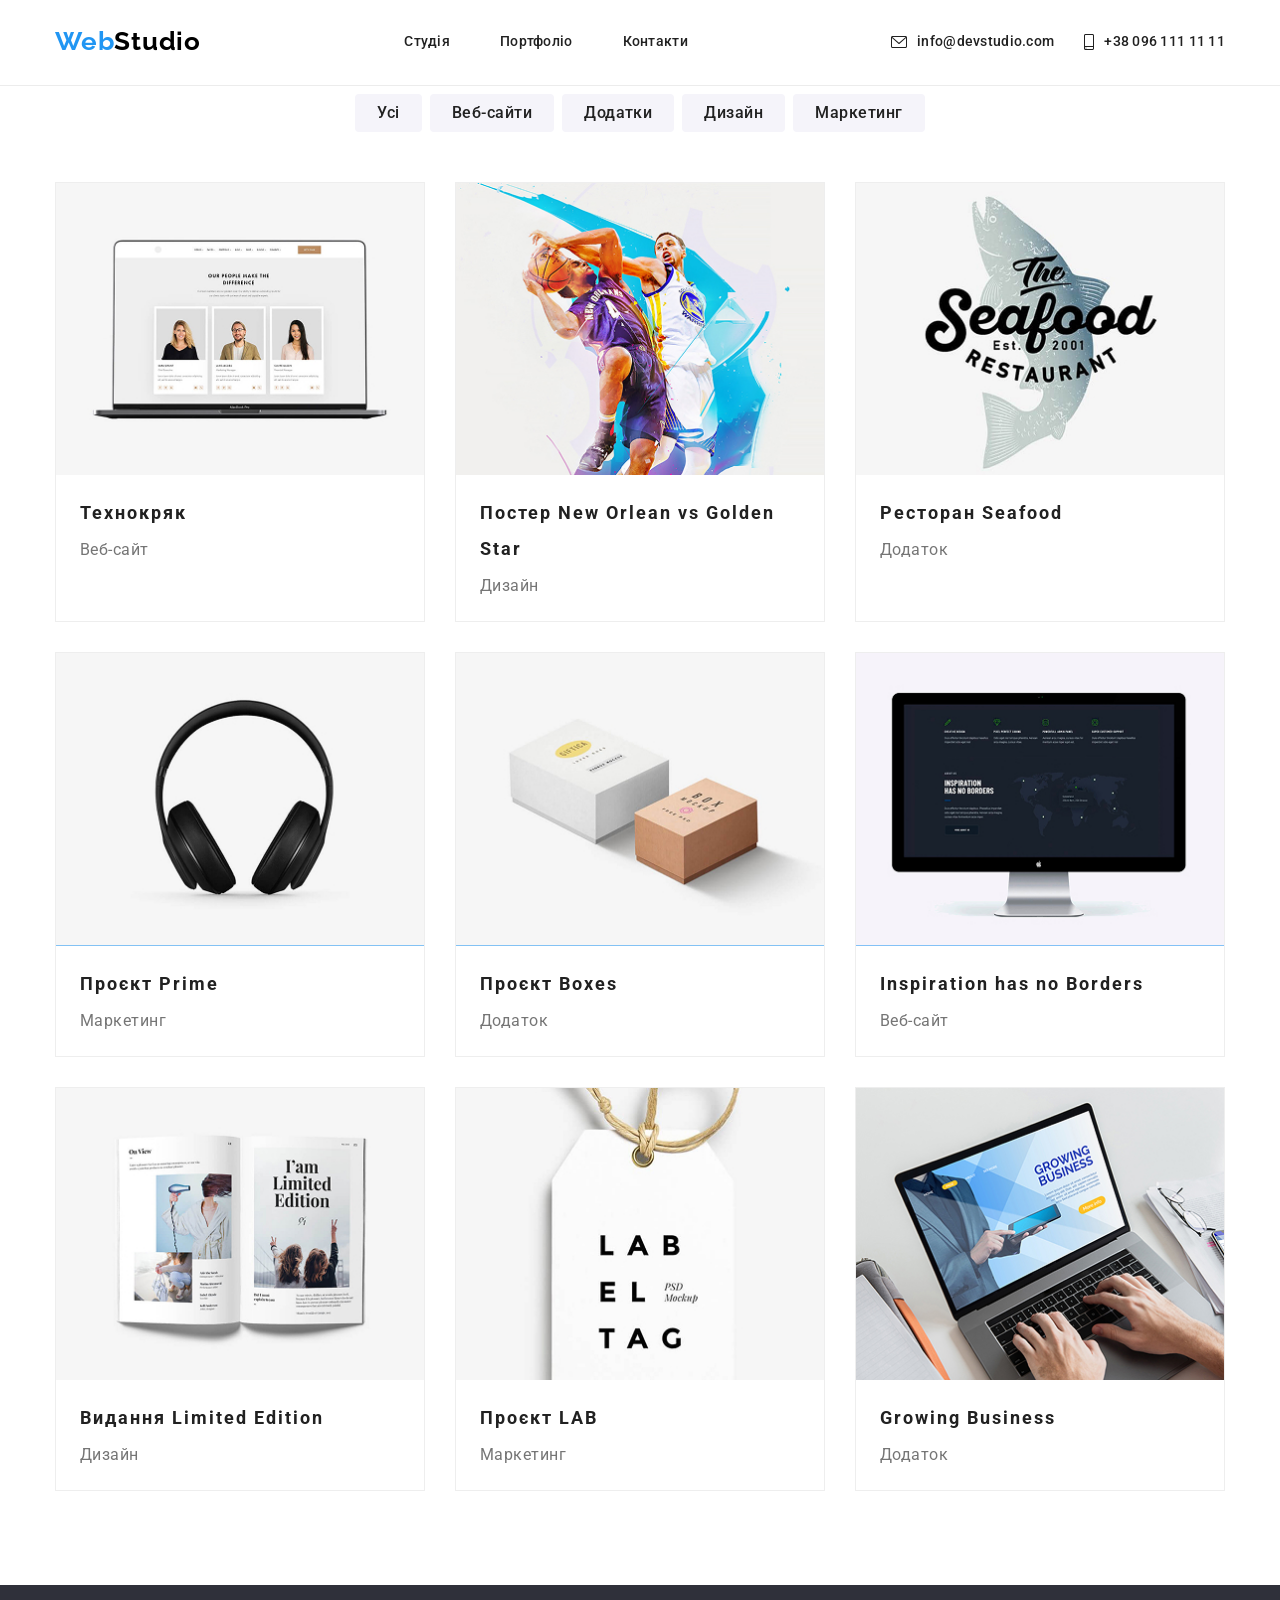
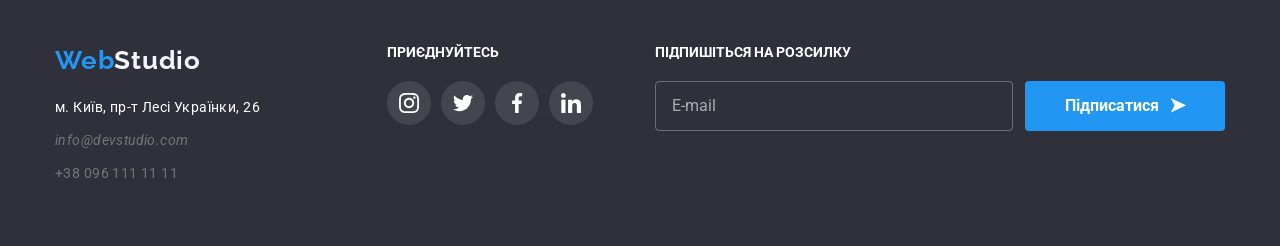
==== commit a19cc9f1: "adaptive, 2x and 3x img" ====
--- a/portfolio.html
+++ b/portfolio.html
@@ -107,7 +107,12 @@
           <li class="catalog-item">
             <a href="#" class="catalog-link">
               <div class="wrapper">
-                <img width="370" class="catalog-img" src="projects-photos/portfolioimg1.jpg" alt="Технокряк" />
+                <picture>
+                  <source media="(min-width: 1200px)" srcset="img/adaptive/desktop/texn-desktop@1x.jpg 1x, img/adaptive/desktop/texn-desktop@2x.jpg 2x" />
+                  <source media="(min-width: 768px)" srcset="img/adaptive/tablet/texn-tablet@1x.jpg 1x, img/adaptive/tablet/texn-tablet@2x.jpg 2x" />
+                  <source media="(max-width: 767px)" srcset="img/adaptive/mobile/texn-mobile@1x.jpg 1x, img/adaptive/mobile/texn-mobile@2x.jpg 2x" />
+                  <img width="370" class="catalog-img" src="img/adaptive/mobile/texn-mobile@1x.jpg" srcset="img/adaptive/mobile/texn-mobile@1x.jpg 1x, img/adaptive/mobile/texn-mobile@2x.jpg 2x" alt="Технокряк" />
+                </picture>
                 <p class="over">Ресурс пропонує комплексні пропозиції з різним рівнем функціоналу та сервісів. Все це
                   дозволить відвідувачу отримати вичерпні відомості про компанію чи приватну особу.</p>
               </div>
@@ -120,7 +125,12 @@
           <li class="catalog-item">
             <a href="#" class="catalog-link">
               <div class="wrapper">
-                <img width="370" class="catalog-img" src="projects-photos/portfolioimg2.jpg" alt="Технокряк" />
+                <picture>
+                  <source media="(min-width: 1200px)" srcset="img/adaptive/desktop/poster-desktop@1x.jpg 1x, img/adaptive/desktop/poster-desktop@2x.jpg 2x" />
+                  <source media="(min-width: 768px)" srcset="img/adaptive/tablet/poster-tablet@1x.jpg 1x, img/adaptive/tablet/poster-tablet@2x.jpg 2x" />
+                  <source media="(max-width: 767px)" srcset="img/adaptive/mobile/poster-mobile@1x.jpg 1x, img/adaptive/mobile/poster-mobile@2x.jpg 2x" />
+                  <img width="370" class="catalog-img" src="img/adaptive/mobile/poster-mobile@1x.jpg" srcset="img/adaptive/mobile/poster-mobile@1x.jpg 1x, img/adaptive/mobile/poster-mobile@2x.jpg 2x" alt="Технокряк" />
+                </picture>
                 <p class="over">Ресурс пропонує комплексні пропозиції з різним рівнем функціоналу та сервісів. Все це
                   дозволить відвідувачу отримати вичерпні відомості про компанію чи приватну особу.</p>
               </div>
@@ -135,7 +145,12 @@
           <li class="catalog-item">
             <a href="#" class="catalog-link">
               <div class="wrapper">
-                <img width="370" class="catalog-img" src="projects-photos/portfolioimg3.jpg" alt="Технокряк" />
+                <picture>
+                  <source media="(min-width: 1200px)" srcset="img/adaptive/desktop/seafood-desktop@1x.jpg 1x, img/adaptive/desktop/seafood-desktop@2x.jpg 2x" />
+                  <source media="(min-width: 768px)" srcset="img/adaptive/tablet/seafood-tablet@1x.jpg 1x, img/adaptive/tablet/seafood-tablet@2x.jpg 2x" />
+                  <source media="(max-width: 767px)" srcset="img/adaptive/mobile/seafood-mobile@1x.jpg 1x, img/adaptive/mobile/seafood-mobile@2x.jpg 2x" />
+                  <img width="370" class="catalog-img" src="img/adaptive/mobile/seafood-mobile@1x.jpg" srcset="img/adaptive/mobile/seafood-mobile@1x.jpg 1x, img/adaptive/mobile/seafood-mobile@2x.jpg 2x" alt="Технокряк" />
+                </picture>
                 <p class="over">Ресурс пропонує комплексні пропозиції з різним рівнем функціоналу та сервісів. Все це
                   дозволить відвідувачу отримати вичерпні відомості про компанію чи приватну особу.</p>
               </div>
@@ -149,7 +164,12 @@
           <li class="catalog-item">
             <a href="#" class="catalog-link">
               <div class="wrapper">
-                <img width="370" class="catalog-img" src="projects-photos/portfolioimg4.jpg" alt="Технокряк" />
+                <picture>
+                  <source media="(min-width: 1200px)" srcset="img/adaptive/desktop/headphone-desktop@1x.jpg 1x, img/adaptive/desktop/headphone-desktop@2x.jpg 2x" />
+                  <source media="(min-width: 768px)" srcset="img/adaptive/tablet/headphone-tablet@1x.jpg 1x, img/adaptive/tablet/headphone-tablet@2x.jpg 2x" />
+                  <source media="(max-width: 767px)" srcset="img/adaptive/mobile/headphone-mobile@1x.jpg 1x, img/adaptive/mobile/headphone-mobile@2x.jpg 2x" />
+                  <img width="370" class="catalog-img" src="img/adaptive/mobile/headphone-mobile@1x.jpg" srcset="img/adaptive/mobile/headphone-mobile@1x.jpg 1x, img/adaptive/mobile/headphone-mobile@2x.jpg 2x" alt="Технокряк" />
+                </picture>
                 <p class="over">Ресурс пропонує комплексні пропозиції з різним рівнем функціоналу та сервісів. Все це
                   дозволить відвідувачу отримати вичерпні відомості про компанію чи приватну особу.</p>
               </div>
@@ -162,7 +182,12 @@
           <li class="catalog-item">
             <a href="#" class="catalog-link">
               <div class="wrapper">
-                <img width="370" class="catalog-img" src="projects-photos/portfolioimg5.jpg" alt="Технокряк" />
+                <picture>
+                  <source media="(min-width: 1200px)" srcset="img/adaptive/desktop/box-desktop@1x.jpg 1x, img/adaptive/desktop/box-desktop@2x.jpg 2x" />
+                  <source media="(min-width: 768px)" srcset="img/adaptive/tablet/box-tablet@1x.jpg 1x, img/adaptive/tablet/box-tablet@2x.jpg 2x" />
+                  <source media="(max-width: 767px)" srcset="img/adaptive/mobile/box-mobile@1x.jpg 1x, img/adaptive/mobile/box-mobile@2x.jpg 2x" />
+                  <img width="370" class="catalog-img" src="img/adaptive/mobile/box-mobile@1x.jpg" srcset="img/adaptive/mobile/box-mobile@1x.jpg 1x, img/adaptive/mobile/box-mobile@2x.jpg 2x" alt="Технокряк" />
+                </picture>
                 <p class="over">Ресурс пропонує комплексні пропозиції з різним рівнем функціоналу та сервісів. Все це
                   дозволить відвідувачу отримати вичерпні відомості про компанію чи приватну особу.</p>
               </div>
@@ -175,7 +200,12 @@
           <li class="catalog-item">
             <a href="#" class="catalog-link">
               <div class="wrapper">
-                <img width="370" class="catalog-img" src="projects-photos/portfolioimg6.jpg" alt="Технокряк" />
+                <picture>
+                  <source media="(min-width: 1200px)" srcset="img/adaptive/desktop/borders-deskop@1x.jpg 1x, img/adaptive/desktop/borders-deskop@2x.jpg 2x" />
+                  <source media="(min-width: 768px)" srcset="img/adaptive/tablet/borders-tablet@1x.jpg 1x, img/adaptive/tablet/borders-tablet@2x.jpg 2x" />
+                  <source media="(max-width: 767px)" srcset="img/adaptive/mobile/borders-mobile@1x.jpg 1x, img/adaptive/mobile/borders-mobile@2x.jpg 2x" />
+                  <img width="370" class="catalog-img" src="img/adaptive/mobile/borders-mobile@1x.jpg" srcset="img/adaptive/mobile/borders-mobile@1x.jpg 1x, img/adaptive/mobile/borders-mobile@2x.jpg 2x" alt="Технокряк" />
+                </picture>
                 <p class="over">Ресурс пропонує комплексні пропозиції з різним рівнем функціоналу та сервісів. Все це
                   дозволить відвідувачу отримати вичерпні відомості про компанію чи приватну особу.</p>
               </div>
@@ -189,7 +219,12 @@
           <li class="catalog-item">
             <a href="#" class="catalog-link">
               <div class="wrapper">
-                <img width="370" class="catalog-img" src="projects-photos/portfolioimg7.jpg" alt="Технокряк" />
+                <picture>
+                  <source media="(min-width: 1200px)" srcset="img/adaptive/desktop/boek-desktop@1x.jpg 1x, img/adaptive/desktop/boek-desktop@2x.jpg 2x" />
+                  <source media="(min-width: 768px)" srcset="img/adaptive/tablet/boek-tablet@1x.jpg 1x, img/adaptive/tablet/boek-tablet@2x.jpg 2x" />
+                  <source media="(max-width: 767px)" srcset="img/adaptive/mobile/boek-mobile@1x.jpg 1x, img/adaptive/mobile/boek-mobile@2x.jpg 2x" />
+                  <img width="370" class="catalog-img" src="img/adaptive/mobile/boek-mobile@1x.jpg" srcset="img/adaptive/mobile/boek-mobile@1x.jpg 1x, img/adaptive/mobile/boek-mobile@2x.jpg 2x" alt="Технокряк" />
+                </picture>
                 <p class="over">Ресурс пропонує комплексні пропозиції з різним рівнем функціоналу та сервісів. Все це
                   дозволить відвідувачу отримати вичерпні відомості про компанію чи приватну особу.</p>
               </div>
@@ -202,7 +237,12 @@
           <li class="catalog-item">
             <a href="#" class="catalog-link">
               <div class="wrapper">
-                <img width="370" class="catalog-img" src="projects-photos/portfolioimg8.jpg" alt="Технокряк" />
+                <picture>
+                  <source media="(min-width: 1200px)" srcset="img/adaptive/desktop/lab-desktop@1x.jpg 1x, img/adaptive/desktop/lab-desktop@2x.jpg 2x" />
+                  <source media="(min-width: 768px)" srcset="img/adaptive/tablet/lab-tablet@1x.jpg 1x, img/adaptive/tablet/lab-tablet@2x.jpg 2x" />
+                  <source media="(max-width: 767px)" srcset="img/adaptive/mobile/lab-mobile@1x.jpg 1x, img/adaptive/mobile/lab-mobile@2x.jpg 2x" />
+                  <img width="370" class="catalog-img" src="img/adaptive/mobile/lab-mobile@1x.jpg" srcset="img/adaptive/mobile/lab-mobile@1x.jpg 1x, img/adaptive/mobile/lab-mobile@2x.jpg 2x" alt="Технокряк" />
+                </picture>
                 <p class="over">Ресурс пропонує комплексні пропозиції з різним рівнем функціоналу та сервісів. Все це
                   дозволить відвідувачу отримати вичерпні відомості про компанію чи приватну особу.</p>
               </div>
@@ -215,7 +255,12 @@
           <li class="catalog-item">
             <a href="#" class="catalog-link">
               <div class="wrapper">
-                <img width="370" class="catalog-img" src="projects-photos/portfolioimg9.jpg" alt="Технокряк" />
+                <picture>
+                  <source media="(min-width: 1200px)" srcset="img/adaptive/desktop/busines-desktop@1x.jpg 1x, img/adaptive/desktop/busines-desktop@2x.jpg 2x" />
+                  <source media="(min-width: 768px)" srcset="img/adaptive/tablet/busines-tablet@1x.jpg 1x, img/adaptive/tablet/busines-tablet@2x.jpg 2x" />
+                  <source media="(max-width: 767px)" srcset="img/adaptive/mobile/busines-mobile@1x.jpg 1x, img/adaptive/mobile/busines-mobile@2x.jpg 2x" />
+                  <img width="370" class="catalog-img" src="img/adaptive/mobile/busines-mobile@1x.jpg" srcset="img/adaptive/mobile/busines-mobile@1x.jpg 1x, img/adaptive/mobile/busines-mobile@2x.jpg 2x" alt="Технокряк" />
+                </picture>
                 <p class="over">Ресурс пропонує комплексні пропозиції з різним рівнем функціоналу та сервісів. Все це
                   дозволить відвідувачу отримати вичерпні відомості про компанію чи приватну особу.</p>
               </div>
--- a/style/main.min.css
+++ b/style/main.min.css
@@ -1 +1,3 @@
-.about{padding-bottom:94px;display:none}.about-title{color:#212121;text-align:center;font-size:36px;font-weight:700;line-height:1.16;letter-spacing:1.08px;margin-bottom:50px}.about-all{display:flex;gap:30px;list-style:none;max-width:1170px}.about-img{display:block;width:100%;height:auto}.clients{padding-top:94px;padding-bottom:94px;background-color:#fff}.clients-title{color:#212121;text-align:center;font-family:Roboto,sans-serif;font-size:36px;font-weight:700;line-height:1.16;letter-spacing:1.08px;margin-bottom:50px}.clients-list{display:flex;flex-wrap:wrap;justify-content:center;gap:30px;margin:0;padding:0;list-style:none}.clients-list li{width:170px;height:92px}.clients-link{width:100%;height:100%;display:flex;align-items:center;justify-content:center;border:1px solid #afb1b8;border-radius:4px;color:#afb1b8;transition:border-color 250ms ease,color 250ms ease}.clients-link svg{width:106px;height:60px;fill:currentColor}.clients-link:hover,.clients-link:focus{border-color:#2196f3;color:#2196f3}.footer{padding-top:60px;padding-bottom:60px;background-color:#2f303a}.footer-box{display:flex;align-items:flex-start;justify-content:space-between;flex-wrap:wrap;gap:30px}.footer-info{width:270px}.footer-logo{display:inline-block;margin-bottom:20px;color:#2196f3;font-size:26px;font-weight:700;line-height:1.19;letter-spacing:.78px;text-decoration:none;font-family:Raleway}.footerlogo-accent{color:#f5f4fa}.footer-list{display:flex;flex-direction:column;gap:9px}.footer-map{color:#fff;font-size:14px;font-weight:400;line-height:1.71;letter-spacing:.42px;text-decoration:none;font-style:normal;transition:color 250ms ease}.footer-map:hover{color:#2196f3}.footer-mail{font-size:14px;font-weight:400;line-height:1.71;letter-spacing:.42px;color:#757575;text-decoration:none;transition:color 250ms ease}.footer-mail:hover{color:#2196f3}.footer-phone{font-size:14px;font-style:normal;font-weight:400;line-height:1.71;letter-spacing:.42px;color:#757575;text-decoration:none;transition:color 250ms ease}.footer-phone:hover{color:#2196f3}.footer-social-title{color:#fff;font-size:14px;font-weight:700;line-height:1.14;margin:0 0 20px}.footer-social-list{display:flex;gap:10px;list-style:none;padding:0;margin:0}.footer-social-link{width:44px;height:44px;border-radius:50%;background-color:hsla(0,0%,100%,.1);display:flex;align-items:center;justify-content:center;color:#fff;transition:background-color 250ms ease,color 250ms ease}.footer-social-link:hover,.footer-social-link:focus{background-color:#2196f3}.footer-social-icon{width:20px;height:20px;fill:currentColor}.footer-subscribe{width:570px;max-width:100%}.subscribe-form{display:flex;align-items:center;gap:12px;flex-wrap:wrap}.subscribe-input{width:358px;max-width:100%;height:50px;padding:0 16px;border:1px solid hsla(0,0%,100%,.3);border-radius:4px;background-color:rgba(0,0,0,0);color:#fff;outline:none}.subscribe-input::-moz-placeholder{color:hsla(0,0%,100%,.6)}.subscribe-input::placeholder{color:hsla(0,0%,100%,.6)}.subscribe-input:focus{border-color:#2196f3}.subscribe-button{width:200px;height:50px;border:none;border-radius:4px;background-color:#2196f3;color:#fff;font-size:16px;font-weight:700;line-height:1.87;display:flex;align-items:center;justify-content:center;gap:10px;cursor:pointer;transition:background-color 250ms ease}.subscribe-button:hover,.subscribe-button:focus{background-color:#188ce8}.subscribe-icon{font-size:20px}.scroll{width:40px;height:40px;border-radius:50%;background:#000;display:flex;justify-content:center;align-items:center;position:fixed;bottom:50px;right:50px;transform:rotate(-90deg)}.scroll-icon{width:20px;height:20px}.header-list{margin:0;padding:0;list-style:none}.header{padding-top:10px;padding-bottom:10px;position:fixed;width:100%;background:#fff;border-bottom:1px solid #ececec}.header-wrap{display:flex;align-items:center}.header-logo{font-family:Raleway;color:#2196f3;font-size:26px;font-weight:700;line-height:1.38;letter-spacing:.78px;text-decoration:none;margin-right:93px;animation-name:header-logo;animation-duration:3000ms;animation-iteration-count:infinite;animation-direction:alternate;animation-timing-function:ease}@keyframes header-logo{0%{transform:scale(0.7)}100%{transform:scale(1.1)}}.logo-accent{color:#000}.header-nav{display:none}.header-list{align-items:center;display:flex;gap:50px}.header-item{position:relative;font-size:14px;font-weight:500;line-height:1.14;letter-spacing:.28px;text-decoration:none;font-family:Roboto;color:#757575;transition:color 250ms ease}.header-item:hover{color:#2196f3}.header-list .header-item::after{content:"";display:block;width:0;height:4px;background:#2196f3;position:absolute;left:50%;bottom:-35.5px;border-radius:2px;opacity:0;transform:translateX(-50%);transition:width 180ms ease-out,opacity 180ms ease-out}.header-list .header-item:hover::after,.header-list .header-item:focus-within::after{width:100%;opacity:1}.header-link{color:#212121;font-size:14px;font-weight:500;line-height:1.14;letter-spacing:.28px;text-decoration:none;font-family:Roboto;transition:color 250ms ease}.header-link:hover{color:#2196f3}.header-contacts{font-size:14px;font-weight:500;line-height:1.14;letter-spacing:.28px;color:#212121;font-family:Roboto;text-decoration:none;display:none;gap:24px;margin-left:auto;font-style:normal}.header-contacts-list{align-items:center;display:flex}.header-contacts-link{display:flex;align-items:center;gap:10px;color:#212121;text-decoration:none;transition:color 250ms ease}.header-contacts-link:hover,.header-contacts-link:focus{color:#2196f3}.header-icons{fill:currentColor;transition:fill 250ms ease}.hero{background-color:#2f303a;background-image:linear-gradient(rgba(47, 48, 58, 0.4), rgba(47, 48, 58, 0.4)),url("../img/gradient.png");background-repeat:no-repeat;background-position:center;background-size:cover;padding-top:118px;padding-bottom:118px;text-align:center}.hero-title{color:#fff;display:flex;justify-content:center;align-items:center;text-align:center;font-size:26px;font-weight:900;line-height:1.62;letter-spacing:1.56px;text-transform:uppercase;width:100%;margin-bottom:30px;margin-left:auto;margin-right:auto;animation-name:hero-title;animation-duration:1000ms;animation-timing-function:ease-out}.hero-button{min-width:200px;height:50px;padding:10px 32px;border-radius:4px;background:#2196f3;box-shadow:none;color:#fff;text-align:center;font-size:16px;font-weight:700;line-height:1.87;letter-spacing:.96px;border:none;cursor:pointer;transition:box-shadow 250ms ease;animation-name:hero-button;animation-duration:1000ms;animation-timing-function:ease-out}.hero-button:hover,.hero-button:focus-visible{box-shadow:0 3px 6px rgba(0,0,0,.16)}@keyframes hero-title{0%{opacity:0;transform:translateX(-150px)}100%{opacity:1;transform:translateX(0)}}@keyframes hero-button{0%{opacity:0;transform:translateX(150px)}100%{opacity:1;transform:translateX(0)}}.info{padding-top:94px;padding-bottom:94px}.info-all{display:flex;gap:30px}.info-title{margin-bottom:10px;color:#212121;font-family:Roboto;font-size:14px;font-weight:700;line-height:1.14;letter-spacing:.42px;text-transform:uppercase}.info-text{color:#757575;font-size:14px;font-weight:400;line-height:1.71;letter-spacing:.42px}.backdrop{position:fixed;z-index:1000;top:0;left:0;width:100%;height:100%;background-color:rgba(0,0,0,.2);display:flex;justify-content:center;align-items:center;opacity:1;visibility:visible;pointer-events:auto;transition:opacity 250ms ease,visibility 250ms ease}.backdrop.is-hidden{opacity:0;visibility:hidden;pointer-events:none}.modal{position:relative;width:528px;min-height:581px;padding:40px;background-color:#fff;border-radius:4px;box-shadow:0 1px 3px rgba(0,0,0,.12),0 1px 1px rgba(0,0,0,.14),0 2px 1px rgba(0,0,0,.2);transform:scale(1);transition:transform 250ms ease}.backdrop.is-hidden .modal{transform:scale(0.9)}.modal-close{position:absolute;top:8px;right:8px;width:30px;height:30px;display:flex;align-items:center;justify-content:center;padding:0;border:1px solid rgba(0,0,0,.1);border-radius:50%;background-color:#fff;color:#212121;font-size:24px;line-height:1;cursor:pointer;transition:color 250ms ease,border-color 250ms ease}.modal-close:hover,.modal-close:focus{color:#2196f3;border-color:#2196f3}.modal-title{margin:0 0 12px;color:#212121;text-align:center;font-family:Roboto,sans-serif;font-size:20px;font-weight:700;line-height:1.15}.modal-form{display:flex;flex-direction:column}.modal-label{display:flex;flex-direction:column;margin-bottom:10px;color:#757575;font-size:12px;line-height:1.17;letter-spacing:.01em}.modal-input-wrap{position:relative;display:block;margin-top:4px}.modal-input{width:100%;height:40px;padding:0 12px 0 42px;border:1px solid rgba(33,33,33,.2);border-radius:4px;outline:none;font-size:14px;transition:border-color 250ms ease}.modal-input:focus{border-color:#2196f3}.modal-input:focus+.modal-icon{fill:#2196f3}.modal-icon{position:absolute;top:50%;left:12px;width:18px;height:18px;transform:translateY(-50%);fill:#212121;pointer-events:none;transition:fill 250ms ease}.modal-textarea{width:100%;height:120px;margin-top:4px;padding:12px 16px;resize:none;border:1px solid rgba(33,33,33,.2);border-radius:4px;outline:none;font-family:Roboto,sans-serif;font-size:14px;line-height:1.4;transition:border-color 250ms ease}.modal-textarea:focus{border-color:#2196f3}.modal-textarea::-moz-placeholder{color:rgba(117,117,117,.5)}.modal-textarea::placeholder{color:rgba(117,117,117,.5)}.modal-checkbox-label{display:flex;align-items:center;margin-top:10px;margin-bottom:30px;color:#757575;font-size:12px;line-height:1.17;cursor:pointer}.modal-checkbox{width:16px;height:16px;margin:0 8px 0 0;accent-color:#2196f3;cursor:pointer}.modal-checkbox-text a{color:#2196f3;text-decoration:underline}.modal-submit{align-self:center;width:200px;height:50px;border:none;border-radius:4px;background-color:#188ce8;color:#fff;font-family:Roboto,sans-serif;font-size:16px;font-weight:700;line-height:1.87;cursor:pointer;box-shadow:0 3px 6px rgba(0,0,0,.16);transition:background-color 250ms ease,box-shadow 250ms ease}.modal-submit:hover,.modal-submit:focus{background-color:#188ce8;box-shadow:0 4px 8px rgba(0,0,0,.2)}@media(max-width: 767px){.modal{width:calc(100% - 30px);max-width:528px;min-height:auto;padding:40px 20px}.modal-title{font-size:18px}.modal-checkbox-label{align-items:flex-start}.modal-submit{width:200px}}.tabs{padding-top:94px;padding-bottom:50px;display:flex;justify-content:center}.tabs-tab{display:flex;justify-content:center;gap:8px}.tabs-item,.tabs-active{padding:6px 22px;border:none;border-radius:4px;background:#f5f4fa;color:#212121;text-align:center;font-size:16px;font-weight:500;line-height:1.62;letter-spacing:.48px;cursor:pointer;transition:background-color 250ms ease,color 250ms ease,box-shadow 250ms ease}.tabs-item:hover,.tabs-item:focus-visible,.tabs-active:hover,.tabs-active:focus-visible{background:#2196f3;color:#fff;box-shadow:0 4px 10px rgba(74,144,243,.35)}.tabs-item:focus-visible,.tabs-active:focus-visible{outline:2px solid #2196f3;outline-offset:2px}.catalog{padding-bottom:94px}.catalog-list{display:grid;grid-template-columns:repeat(3, 1fr);gap:30px;list-style:none;margin:0;padding:0}.catalog-link{display:block;text-decoration:none}.catalog-link:hover .over,.catalog-link:focus-visible .over{transform:translateY(0)}.catalog-link:focus-visible{outline:2px solid #2196f3;outline-offset:2px}.catalog-item{border:1px solid #eee;background:#fff;box-shadow:none;text-align:left;transition:box-shadow 250ms ease}.catalog-item:hover,.catalog-item:focus-within{box-shadow:1px 4px 6px 0 rgba(0,0,0,.16),0 4px 4px 0 rgba(0,0,0,.06),0 1px 1px 0 rgba(0,0,0,.12)}.catalog-content{padding:20px 24px}.catalog-title{margin-bottom:4px;color:#212121;font-size:18px;font-weight:700;line-height:36px;letter-spacing:2px}.catalog-text{color:#757575;font-size:16px;font-weight:400;line-height:1.87;letter-spacing:.48px}.catalog-img{display:block;width:100%;height:auto}.catalog .wrapper{position:relative;overflow:hidden}.catalog .over{position:absolute;top:0;left:0;background:rgba(33,150,243,.9);width:100%;height:100%;padding:24px;color:#fff;font-size:18px;font-weight:400;line-height:28px;letter-spacing:.54px;display:flex;align-items:center;transform:translateY(100%);transition:transform 250ms ease}.tabs{padding-top:60px;padding-bottom:40px}.tabs-tab{flex-wrap:wrap;gap:8px}.catalog{padding-bottom:60px}.catalog-list{grid-template-columns:1fr;gap:30px}.catalog-item,.catalog-link{min-width:0}.catalog .over{box-sizing:border-box;overflow:auto}@media(max-width: 479px){.tabs-tab{justify-content:flex-start}.tabs-item,.tabs-active{padding:6px 12px;font-size:14px;line-height:1.5}.over{padding:16px;font-size:16px;line-height:1.5}.catalog-content{padding:16px}}@media(min-width: 480px){.tabs{padding-top:60px;padding-bottom:40px}.catalog-list{grid-template-columns:repeat(1, minmax(0, 1fr))}}@media(min-width: 768px){.tabs{padding-top:80px;padding-bottom:40px}.catalog-list{grid-template-columns:repeat(2, minmax(0, 1fr));gap:30px}.catalog-content{min-height:110px}}@media(min-width: 1200px){.tabs{padding-top:94px;padding-bottom:50px}.catalog{padding-bottom:94px}.catalog-list{grid-template-columns:repeat(3, minmax(0, 1fr))}}html,body{width:100%;max-width:100%;overflow-x:hidden}img{max-width:100%;height:auto}.mobile-menu-button,.mobile-menu,.mobile-overlay{display:none}.container{width:100%;max-width:1200px;margin-left:auto;margin-right:auto;padding-left:15px;padding-right:15px}.header{position:relative;z-index:1000}.header-wrap{align-items:center;position:relative}.header-logo{margin-right:0}.header-nav,.header-navigation{display:none}.header-contacts{display:none}.mobile-menu-button{position:relative;z-index:1102;margin-left:auto;width:40px;height:40px;padding:8px;border:0;background:rgba(0,0,0,0);cursor:pointer;display:flex;flex-direction:column;justify-content:center;gap:5px}.mobile-menu-button span{display:block;width:24px;height:2px;margin:0 auto;background:#212121;transition:transform 250ms ease,opacity 200ms ease}.mobile-menu-button.is-open span:nth-child(1){transform:translateY(7px) rotate(45deg)}.mobile-menu-button.is-open span:nth-child(2){opacity:0}.mobile-menu-button.is-open span:nth-child(3){transform:translateY(-7px) rotate(-45deg)}.mobile-menu{display:flex;position:fixed;z-index:1101;top:0;right:0;width:100%;height:100dvh;min-height:100vh;padding:90px 40px 40px;background:#fff;flex-direction:column;transform:translateX(100%);transition:transform 300ms ease;overflow-y:auto;overflow-x:hidden}.mobile-menu.is-open{transform:translateX(0)}.mobile-menu-nav ul{display:flex;flex-direction:column;gap:28px;list-style:none;padding:0;margin:0}.mobile-menu-nav a{position:relative;display:inline-block;color:#212121;font-family:Roboto,sans-serif;font-size:34px;font-weight:500;line-height:1.18;text-decoration:none;transition:color 250ms ease}.mobile-menu-nav a:hover,.mobile-menu-nav a:focus{color:#2196f3}.mobile-menu-nav a::after{position:absolute;bottom:-6px;left:50%;width:0;height:2px;content:"";background:#2196f3;border-radius:2px;transform:translateX(-50%);transition:width 180ms ease-out}.mobile-menu-nav a:hover::after,.mobile-menu-nav a:focus::after{width:100%}.mobile-menu-contacts{display:flex;flex-direction:column;gap:18px;margin-top:auto;padding-top:50px;font-style:normal}.mobile-menu-phone{color:#2196f3;font-family:Roboto,sans-serif;font-size:24px;font-weight:500;text-decoration:none}.mobile-menu-mail{color:#757575;font-family:Roboto,sans-serif;font-size:18px;text-decoration:none}.mobile-menu-socials{display:flex;flex-wrap:wrap;gap:10px 20px;margin:30px 0 0;padding:0;list-style:none}.mobile-menu-socials li:not(:last-child){padding-right:20px;border-right:1px solid #2196f3}.mobile-menu-socials a{color:#2196f3;font-family:Roboto,sans-serif;font-size:14px;font-weight:500;text-decoration:none}.mobile-overlay{position:fixed;z-index:1050;inset:0;background:rgba(0,0,0,.45);opacity:0;visibility:hidden;pointer-events:none;transition:opacity 300ms ease,visibility 300ms ease}.mobile-overlay.is-open{display:block;opacity:1;visibility:visible;pointer-events:auto}body.menu-open{overflow:hidden}@media(min-width: 480px){.container{padding-left:15px;padding-right:15px}.mobile-menu{width:390px;max-width:100%}.mobile-menu-nav a{font-size:36px}.mobile-menu-phone{font-size:26px}}@media(min-width: 768px){.container{width:100%;padding-left:15px;padding-right:15px}.mobile-menu-button,.mobile-menu,.mobile-overlay{display:none !important}.header-nav,.header-navigation{display:flex}.header-contacts{display:flex}.header-logo{margin-right:60px}}@media(min-width: 1200px){.container{width:1200px;padding-left:15px;padding-right:15px}.header-logo{margin-right:93px}}@media(min-width: 480px){.container{max-width:480px}.hero-title{width:360px;font-size:26px;font-weight:900;line-height:42px;letter-spacing:1.56px}.hero-button{font-size:16px;font-weight:700;line-height:30px;letter-spacing:.96px}}@media(min-width: 768px){.container{max-width:768px}.hero{padding-top:218px}.header{padding-top:21px;padding-bottom:21px;position:fixed;width:100%;background:#fff;border-bottom:1px solid #ececec}.header-logo{margin-right:88px}.header-nav{display:block}.header-contacts{display:flex}.header-contacts-list{flex-direction:column;gap:10px}}@media(min-width: 1200px){.container{max-width:1200px}.header{padding-top:24px;padding-bottom:25px;position:fixed;width:100%;background:#fff;border-bottom:1px solid #ececec}.header-logo{font-size:26px;letter-spacing:.78px;margin-right:auto}.header-contacts-list{flex-direction:row;gap:30px}.hero{padding-top:200px;padding-bottom:200px}.hero-title{font-size:44px;font-weight:900;line-height:1.36;letter-spacing:2.64px;width:696px}.hero-button{min-width:216px}}@media(min-width: 768px)and (max-width: 1199px){.info{padding-top:60px;padding-bottom:60px}.info-all{display:flex;flex-wrap:wrap;gap:30px;row-gap:30px}.info-list{flex-basis:calc((100% - 30px)/2)}.info-title{text-align:left;font-size:16px;font-weight:700;line-height:30px;letter-spacing:.96px}.info-text{max-width:354px;font-size:14px;font-weight:400;line-height:24px;letter-spacing:.42px}}@media(max-width: 767px){.info{padding-top:60px;padding-bottom:60px}.info-all{display:flex;flex-direction:column;gap:30px}.info-list{width:100%}.info-title{font-size:14px;text-align:center;font-size:14px;font-weight:700;letter-spacing:.42px}.info-text{font-size:14px;text-align:left;max-width:100%;font-size:14px;font-weight:400;line-height:24px;letter-spacing:.42px}}@media(min-width: 1200px){.about{display:block}.info{padding-top:94px;padding-bottom:94px}.info-all{display:flex;gap:30px}.info-list{flex-basis:calc((100% - 90px)/4)}.info-title{text-align:left}.info-text{text-align:left;max-width:100%}}@media(min-width: 768px)and (max-width: 1199px){.team{padding-top:60px;padding-bottom:60px}.team-title{font-size:28px;font-weight:700;letter-spacing:.84px;margin-bottom:30px}.team-all{display:flex;flex-wrap:wrap;gap:30px;justify-content:center}.team-list{width:calc((100% - 30px)/2);max-width:354px;padding-bottom:24px}.team-img{margin-bottom:30px}.team-subtitle{font-size:16px;font-weight:500;letter-spacing:.48px;margin-bottom:8px}.team-text{font-size:16px;font-weight:400;letter-spacing:.48px}}@media(max-width: 767px){.team{padding-top:60px;padding-bottom:60px}.team-title{font-size:28px;font-weight:700;letter-spacing:.84px;margin-bottom:30px}.team-all{display:flex;flex-direction:column;align-items:center;gap:30px}.team-list{width:100%;max-width:450px}.team-img{margin-bottom:30px}.team-subtitle{font-size:16px;font-weight:500;letter-spacing:.48px;margin-bottom:10px}.team-text{font-size:16px;font-weight:400;letter-spacing:.48px}}@media(min-width: 1200px){.team{padding-top:94px;padding-bottom:94px}.team-title{font-size:36px;margin-bottom:50px}.team-all{display:flex;gap:30px;justify-content:center}.team-list{width:calc((100% - 90px)/4);max-width:270px;padding-bottom:30px}.team-img{margin-bottom:30px}.team-subtitle{font-size:16px;margin-bottom:10px}.team-text{font-size:16px}}@media(max-width: 767px){.footer-list{align-items:center}}html,body{width:100%;max-width:100%;overflow-x:hidden}img{max-width:100%;height:auto}.mobile-menu-button,.mobile-menu,.mobile-overlay{display:none}.container{width:100%;max-width:1200px;margin-left:auto;margin-right:auto;padding-left:15px;padding-right:15px}.header{position:relative;z-index:1000}.header-wrap{align-items:center;position:relative}.header-logo{margin-right:0}.header-nav,.header-navigation{display:none}.header-contacts{display:none}.mobile-menu-button{position:relative;z-index:1102;margin-left:auto;width:40px;height:40px;padding:8px;border:0;background:rgba(0,0,0,0);cursor:pointer;display:flex;flex-direction:column;justify-content:center;gap:5px}.mobile-menu-button span{display:block;width:24px;height:2px;margin:0 auto;background:#212121;transition:transform 250ms ease,opacity 200ms ease}.mobile-menu-button.is-open span:nth-child(1){transform:translateY(7px) rotate(45deg)}.mobile-menu-button.is-open span:nth-child(2){opacity:0}.mobile-menu-button.is-open span:nth-child(3){transform:translateY(-7px) rotate(-45deg)}.mobile-menu{display:flex;position:fixed;z-index:1101;top:0;right:0;width:100%;height:100dvh;min-height:0;padding:90px 40px 40px;background:#fff;flex-direction:column;transform:translateX(100%);transition:transform 300ms ease;overflow-y:hidden;overflow-x:hidden}.mobile-menu.is-open{transform:translateX(0)}.mobile-menu-nav ul{display:flex;flex-direction:column;gap:28px;list-style:none;padding:0;margin:0}.mobile-menu-nav a{position:relative;display:inline-block;color:#212121;font-family:Roboto,sans-serif;font-size:34px;font-weight:500;line-height:1.18;text-decoration:none;transition:color 250ms ease}.mobile-menu-nav a:hover,.mobile-menu-nav a:focus{color:#2196f3}.mobile-menu-nav a::after{position:absolute;bottom:-6px;left:50%;width:0;height:2px;content:"";background:#2196f3;border-radius:2px;transform:translateX(-50%);transition:width 180ms ease-out}.mobile-menu-nav a:hover::after,.mobile-menu-nav a:focus::after{width:100%}.mobile-menu-contacts{display:flex;flex-direction:column;gap:18px;margin-top:auto;padding-top:50px;font-style:normal}.mobile-menu-phone{color:#2196f3;font-family:Roboto,sans-serif;font-size:24px;font-weight:500;text-decoration:none}.mobile-menu-mail{color:#757575;font-family:Roboto,sans-serif;font-size:18px;text-decoration:none}.mobile-menu-socials{display:flex;flex-wrap:wrap;gap:10px 20px;margin:30px 0 0;padding:0;list-style:none}.mobile-menu-socials li:not(:last-child){padding-right:20px;border-right:1px solid #2196f3}.mobile-menu-socials a{color:#2196f3;font-family:Roboto,sans-serif;font-size:14px;font-weight:500;text-decoration:none}.mobile-overlay{position:fixed;z-index:1050;inset:0;background:rgba(0,0,0,.45);opacity:0;visibility:hidden;pointer-events:none;transition:opacity 300ms ease,visibility 300ms ease}.mobile-overlay.is-open{display:block;opacity:1;visibility:visible;pointer-events:auto}body.menu-open{overflow:hidden}@media(min-width: 480px){.container{padding-left:15px;padding-right:15px}.mobile-menu{width:390px;max-width:100%}.mobile-menu-nav a{font-size:36px}.mobile-menu-phone{font-size:26px}}@media(min-width: 768px){.container{width:100%;padding-left:15px;padding-right:15px}.mobile-menu-button,.mobile-menu,.mobile-overlay{display:none !important}.header-nav,.header-navigation{display:flex}.header-contacts{display:flex}.header-logo{margin-right:60px}}@media(min-width: 1200px){.container{width:1200px;padding-left:15px;padding-right:15px}.header-logo{margin-right:93px}}.team{padding-top:94px;padding-bottom:94px;text-align:center;background-color:#f5f4fa}.team-all{display:flex;gap:30px;margin:0;padding:0;list-style:none}.team-list{width:calc((100% - 90px)/4);background-color:#fff;text-align:center;padding-bottom:30px;transition:box-shadow 250ms ease}.team-list:hover,.team-list:focus-within{box-shadow:0 1px 3px 0 rgba(0,0,0,.12),0 1px 1px 0 rgba(0,0,0,.14),0 2px 1px 0 rgba(0,0,0,.2)}.team-img{display:block;width:100%;height:auto;margin-bottom:30px}.team-content{padding:0 10px}.team-title{color:#212121;text-align:center;font-family:Roboto,sans-serif;font-size:36px;font-weight:700;line-height:1.16;letter-spacing:1.08px;margin-bottom:50px}.team-subtitle{color:#212121;text-align:center;font-family:Roboto,sans-serif;font-size:16px;font-weight:500;line-height:1.19;letter-spacing:.48px;margin-bottom:10px}.team-text{color:#757575;text-align:center;font-family:Roboto,sans-serif;font-size:16px;font-weight:400;line-height:1.19;letter-spacing:.48px}.team-social-list{display:flex;justify-content:center;gap:10px;margin-top:16px;padding:0;list-style:none}.team-social-link{display:flex;align-items:center;justify-content:center;width:44px;height:44px;border-radius:50%;color:#afb1b8;transition:color 250ms ease,background-color 250ms ease}.team-social-link svg{width:20px;height:20px;fill:currentColor}.team-social-link:hover,.team-social-link:focus{color:#fff;background-color:#2196f3}html{scroll-behavior:smooth}.container{width:100%;max-width:1200px;margin:0 auto;padding:0 15px}body{font-family:"Roboto",sans-serif}.container{width:1200px;margin:0 auto;padding:0 12px}body{font-family:"Roboto",sans-serif}a{text-decoration:none}ul{margin:0;padding:0;list-style:none}h1,h2,h3,h4,p{margin:0}img{display:block}button{cursor:pointer;border:none}/*# sourceMappingURL=main.min.css.map */+.about{padding-bottom:94px;display:none}.about-title{color:#212121;text-align:center;font-size:36px;font-weight:700;line-height:1.16;letter-spacing:1.08px;margin-bottom:50px}.about-all{display:flex;gap:30px;list-style:none;max-width:1170px}.about-img{display:block;width:100%;height:auto}.clients{padding-top:94px;padding-bottom:94px;background-color:#fff}.clients-title{color:#212121;text-align:center;font-family:Roboto,sans-serif;font-size:36px;font-weight:700;line-height:1.16;letter-spacing:1.08px;margin-bottom:50px}.clients-list{display:flex;flex-wrap:wrap;justify-content:center;gap:30px;margin:0;padding:0;list-style:none}.clients-list li{width:170px;height:92px}.clients-link{width:100%;height:100%;display:flex;align-items:center;justify-content:center;border:1px solid #afb1b8;border-radius:4px;color:#afb1b8;transition:border-color 250ms ease,color 250ms ease}.clients-link svg{width:106px;height:60px;fill:currentColor}.clients-link:hover,.clients-link:focus{border-color:#2196f3;color:#2196f3}.footer{padding-top:60px;padding-bottom:60px;background-color:#2f303a}.footer-box{display:flex;align-items:flex-start;justify-content:space-between;flex-wrap:wrap;gap:30px}.footer-info{width:270px}.footer-logo{display:inline-block;margin-bottom:20px;color:#2196f3;font-size:26px;font-weight:700;line-height:1.19;letter-spacing:.78px;text-decoration:none;font-family:Raleway}.footerlogo-accent{color:#f5f4fa}.footer-list{display:flex;flex-direction:column;gap:9px}.footer-map{color:#fff;font-size:14px;font-weight:400;line-height:1.71;letter-spacing:.42px;text-decoration:none;font-style:normal;transition:color 250ms ease}.footer-map:hover{color:#2196f3}.footer-mail{font-size:14px;font-weight:400;line-height:1.71;letter-spacing:.42px;color:#757575;text-decoration:none;transition:color 250ms ease}.footer-mail:hover{color:#2196f3}.footer-phone{font-size:14px;font-style:normal;font-weight:400;line-height:1.71;letter-spacing:.42px;color:#757575;text-decoration:none;transition:color 250ms ease}.footer-phone:hover{color:#2196f3}.footer-social-title{color:#fff;font-size:14px;font-weight:700;line-height:1.14;margin:0 0 20px}.footer-social-list{display:flex;gap:10px;list-style:none;padding:0;margin:0}.footer-social-link{width:44px;height:44px;border-radius:50%;background-color:hsla(0,0%,100%,.1);display:flex;align-items:center;justify-content:center;color:#fff;transition:background-color 250ms ease,color 250ms ease}.footer-social-link:hover,.footer-social-link:focus{background-color:#2196f3}.footer-social-icon{width:20px;height:20px;fill:currentColor}.footer-subscribe{width:570px;max-width:100%}.subscribe-form{display:flex;align-items:center;gap:12px;flex-wrap:wrap}.subscribe-input{width:358px;max-width:100%;height:50px;padding:0 16px;border:1px solid hsla(0,0%,100%,.3);border-radius:4px;background-color:rgba(0,0,0,0);color:#fff;outline:none}.subscribe-input::-moz-placeholder{color:hsla(0,0%,100%,.6)}.subscribe-input::placeholder{color:hsla(0,0%,100%,.6)}.subscribe-input:focus{border-color:#2196f3}.subscribe-button{width:200px;height:50px;border:none;border-radius:4px;background-color:#2196f3;color:#fff;font-size:16px;font-weight:700;line-height:1.87;display:flex;align-items:center;justify-content:center;gap:10px;cursor:pointer;transition:background-color 250ms ease}.subscribe-button:hover,.subscribe-button:focus{background-color:#188ce8}.subscribe-icon{font-size:20px}.scroll{width:40px;height:40px;border-radius:50%;background:#000;display:flex;justify-content:center;align-items:center;position:fixed;bottom:50px;right:50px;transform:rotate(-90deg)}.scroll-icon{width:20px;height:20px}.header-list{margin:0;padding:0;list-style:none}.header{padding-top:10px;padding-bottom:10px;position:fixed;width:100%;background:#fff;border-bottom:1px solid #ececec}.header-wrap{display:flex;align-items:center}.header-logo{font-family:Raleway;color:#2196f3;font-size:26px;font-weight:700;line-height:1.38;letter-spacing:.78px;text-decoration:none;margin-right:93px;animation-name:header-logo;animation-duration:3000ms;animation-iteration-count:infinite;animation-direction:alternate;animation-timing-function:ease}@keyframes header-logo{0%{transform:scale(0.7)}100%{transform:scale(1.1)}}.logo-accent{color:#000}.header-nav{display:none}.header-list{align-items:center;display:flex;gap:50px}.header-item{position:relative;font-size:14px;font-weight:500;line-height:1.14;letter-spacing:.28px;text-decoration:none;font-family:Roboto;color:#757575;transition:color 250ms ease}.header-item:hover{color:#2196f3}.header-list .header-item::after{content:"";display:block;width:0;height:4px;background:#2196f3;position:absolute;left:50%;bottom:-35.5px;border-radius:2px;opacity:0;transform:translateX(-50%);transition:width 180ms ease-out,opacity 180ms ease-out}.header-list .header-item:hover::after,.header-list .header-item:focus-within::after{width:100%;opacity:1}.header-link{color:#212121;font-size:14px;font-weight:500;line-height:1.14;letter-spacing:.28px;text-decoration:none;font-family:Roboto;transition:color 250ms ease}.header-link:hover{color:#2196f3}.header-contacts{font-size:14px;font-weight:500;line-height:1.14;letter-spacing:.28px;color:#212121;font-family:Roboto;text-decoration:none;display:none;gap:24px;margin-left:auto;font-style:normal}.header-contacts-list{align-items:center;display:flex}.header-contacts-link{display:flex;align-items:center;gap:10px;color:#212121;text-decoration:none;transition:color 250ms ease}.header-contacts-link:hover,.header-contacts-link:focus{color:#2196f3}.header-icons{fill:currentColor;transition:fill 250ms ease}.hero{background-color:#2f303a;background-image:linear-gradient(rgba(47, 48, 58, 0.4), rgba(47, 48, 58, 0.4)),url("../img/gradient.png");background-repeat:no-repeat;background-position:center;background-size:cover;padding-top:118px;padding-bottom:118px;text-align:center}.hero-title{color:#fff;display:flex;justify-content:center;align-items:center;text-align:center;font-size:26px;font-weight:900;line-height:1.62;letter-spacing:1.56px;text-transform:uppercase;width:100%;margin-bottom:30px;margin-left:auto;margin-right:auto;animation-name:hero-title;animation-duration:1000ms;animation-timing-function:ease-out}.hero-button{min-width:200px;height:50px;padding:10px 32px;border-radius:4px;background:#2196f3;box-shadow:none;color:#fff;text-align:center;font-size:16px;font-weight:700;line-height:1.87;letter-spacing:.96px;border:none;cursor:pointer;transition:box-shadow 250ms ease;animation-name:hero-button;animation-duration:1000ms;animation-timing-function:ease-out}.hero-button:hover,.hero-button:focus-visible{box-shadow:0 3px 6px rgba(0,0,0,.16)}@keyframes hero-title{0%{opacity:0;transform:translateX(-150px)}100%{opacity:1;transform:translateX(0)}}@keyframes hero-button{0%{opacity:0;transform:translateX(150px)}100%{opacity:1;transform:translateX(0)}}.info{padding-top:94px;padding-bottom:94px}.info-all{display:flex;gap:30px}.info-title{margin-bottom:10px;color:#212121;font-family:Roboto;font-size:14px;font-weight:700;line-height:1.14;letter-spacing:.42px;text-transform:uppercase}.info-text{color:#757575;font-size:14px;font-weight:400;line-height:1.71;letter-spacing:.42px}.backdrop{position:fixed;z-index:1000;top:0;left:0;width:100%;height:100%;background-color:rgba(0,0,0,.2);display:flex;justify-content:center;align-items:center;opacity:1;visibility:visible;pointer-events:auto;transition:opacity 250ms ease,visibility 250ms ease}.backdrop.is-hidden{opacity:0;visibility:hidden;pointer-events:none}.modal{position:relative;width:528px;min-height:581px;padding:40px;background-color:#fff;border-radius:4px;box-shadow:0 1px 3px rgba(0,0,0,.12),0 1px 1px rgba(0,0,0,.14),0 2px 1px rgba(0,0,0,.2);transform:scale(1);transition:transform 250ms ease}.backdrop.is-hidden .modal{transform:scale(0.9)}.modal-close{position:absolute;top:8px;right:8px;width:30px;height:30px;display:flex;align-items:center;justify-content:center;padding:0;border:1px solid rgba(0,0,0,.1);border-radius:50%;background-color:#fff;color:#212121;font-size:24px;line-height:1;cursor:pointer;transition:color 250ms ease,border-color 250ms ease}.modal-close:hover,.modal-close:focus{color:#2196f3;border-color:#2196f3}.modal-title{margin:0 0 12px;color:#212121;text-align:center;font-family:Roboto,sans-serif;font-size:20px;font-weight:700;line-height:1.15}.modal-form{display:flex;flex-direction:column}.modal-label{display:flex;flex-direction:column;margin-bottom:10px;color:#757575;font-size:12px;line-height:1.17;letter-spacing:.01em}.modal-input-wrap{position:relative;display:block;margin-top:4px}.modal-input{width:100%;height:40px;padding:0 12px 0 42px;border:1px solid rgba(33,33,33,.2);border-radius:4px;outline:none;font-size:14px;transition:border-color 250ms ease}.modal-input:focus{border-color:#2196f3}.modal-input:focus+.modal-icon{fill:#2196f3}.modal-icon{position:absolute;top:50%;left:12px;width:18px;height:18px;transform:translateY(-50%);fill:#212121;pointer-events:none;transition:fill 250ms ease}.modal-textarea{width:100%;height:120px;margin-top:4px;padding:12px 16px;resize:none;border:1px solid rgba(33,33,33,.2);border-radius:4px;outline:none;font-family:Roboto,sans-serif;font-size:14px;line-height:1.4;transition:border-color 250ms ease}.modal-textarea:focus{border-color:#2196f3}.modal-textarea::-moz-placeholder{color:rgba(117,117,117,.5)}.modal-textarea::placeholder{color:rgba(117,117,117,.5)}.modal-checkbox-label{display:flex;align-items:center;margin-top:10px;margin-bottom:30px;color:#757575;font-size:12px;line-height:1.17;cursor:pointer}.modal-checkbox{width:16px;height:16px;margin:0 8px 0 0;accent-color:#2196f3;cursor:pointer}.modal-checkbox-text a{color:#2196f3;text-decoration:underline}.modal-submit{align-self:center;width:200px;height:50px;border:none;border-radius:4px;background-color:#188ce8;color:#fff;font-family:Roboto,sans-serif;font-size:16px;font-weight:700;line-height:1.87;cursor:pointer;box-shadow:0 3px 6px rgba(0,0,0,.16);transition:background-color 250ms ease,box-shadow 250ms ease}.modal-submit:hover,.modal-submit:focus{background-color:#188ce8;box-shadow:0 4px 8px rgba(0,0,0,.2)}@media(max-width: 767px){.modal{width:calc(100% - 30px);max-width:528px;min-height:auto;padding:40px 20px}.modal-title{font-size:18px}.modal-checkbox-label{align-items:flex-start}.modal-submit{width:200px}}.tabs{padding-top:94px;padding-bottom:50px;display:flex;justify-content:center}.tabs-tab{display:flex;justify-content:center;gap:8px}.tabs-item,.tabs-active{padding:6px 22px;border:none;border-radius:4px;background:#f5f4fa;color:#212121;text-align:center;font-size:16px;font-weight:500;line-height:1.62;letter-spacing:.48px;cursor:pointer;transition:background-color 250ms ease,color 250ms ease,box-shadow 250ms ease}.tabs-item:hover,.tabs-item:focus-visible,.tabs-active:hover,.tabs-active:focus-visible{background:#2196f3;color:#fff;box-shadow:0 4px 10px rgba(74,144,243,.35)}.tabs-item:focus-visible,.tabs-active:focus-visible{outline:2px solid #2196f3;outline-offset:2px}.catalog{padding-bottom:94px}.catalog-list{display:grid;grid-template-columns:repeat(3, 1fr);gap:30px;list-style:none;margin:0;padding:0}.catalog-link{display:block;text-decoration:none}.catalog-link:hover .over,.catalog-link:focus-visible .over{transform:translateY(0)}.catalog-link:focus-visible{outline:2px solid #2196f3;outline-offset:2px}.catalog-item{border:1px solid #eee;background:#fff;box-shadow:none;text-align:left;transition:box-shadow 250ms ease}.catalog-item:hover,.catalog-item:focus-within{box-shadow:1px 4px 6px 0 rgba(0,0,0,.16),0 4px 4px 0 rgba(0,0,0,.06),0 1px 1px 0 rgba(0,0,0,.12)}.catalog-content{padding:20px 24px}.catalog-title{margin-bottom:4px;color:#212121;font-size:18px;font-weight:700;line-height:36px;letter-spacing:2px}.catalog-text{color:#757575;font-size:16px;font-weight:400;line-height:1.87;letter-spacing:.48px}.catalog-img{display:block;width:100%;height:auto}.catalog .wrapper{position:relative;overflow:hidden}.catalog .over{position:absolute;top:0;left:0;background:rgba(33,150,243,.9);width:100%;height:100%;padding:24px;color:#fff;font-size:18px;font-weight:400;line-height:28px;letter-spacing:.54px;display:flex;align-items:center;transform:translateY(100%);transition:transform 250ms ease}.tabs{padding-top:60px;padding-bottom:40px}.tabs-tab{flex-wrap:wrap;gap:8px}.catalog{padding-bottom:60px}.catalog-list{grid-template-columns:1fr;gap:30px}.catalog-item,.catalog-link{min-width:0}.catalog .over{box-sizing:border-box;overflow:auto}@media(max-width: 479px){.tabs-tab{justify-content:flex-start}.tabs-item,.tabs-active{padding:6px 12px;font-size:14px;line-height:1.5}.catalog-content{padding:16px}.catalog .over{padding:16px;font-size:16px;line-height:1.5}}@media(min-width: 480px){.tabs{padding-top:60px;padding-bottom:40px}.catalog-list{grid-template-columns:repeat(1, minmax(0, 1fr))}}@media(min-width: 768px){.tabs{padding-top:80px;padding-bottom:40px}.catalog-list{grid-template-columns:repeat(2, minmax(0, 1fr));gap:30px}.catalog-content{min-height:110px}}@media(min-width: 1200px){.tabs{padding-top:94px;padding-bottom:50px}.catalog{padding-bottom:94px}.catalog-list{grid-template-columns:repeat(3, minmax(0, 1fr))}}html,body{width:100%;max-width:100%;overflow-x:hidden}img{max-width:100%;height:auto}.mobile-menu-button,.mobile-menu,.mobile-overlay{display:none}.container{width:100%;max-width:1200px;margin-left:auto;margin-right:auto;padding-left:15px;padding-right:15px}.header{position:relative;z-index:1000}.header-wrap{align-items:center;position:relative}.header-logo{margin-right:0}.header-nav,.header-navigation{display:none}.header-contacts{display:none}.mobile-menu-button{position:relative;z-index:1102;margin-left:auto;width:40px;height:40px;padding:8px;border:0;background:rgba(0,0,0,0);cursor:pointer;display:flex;flex-direction:column;justify-content:center;gap:5px}.mobile-menu-button span{display:block;width:24px;height:2px;margin:0 auto;background:#212121;transition:transform 250ms ease,opacity 200ms ease}.mobile-menu-button.is-open span:nth-child(1){transform:translateY(7px) rotate(45deg)}.mobile-menu-button.is-open span:nth-child(2){opacity:0}.mobile-menu-button.is-open span:nth-child(3){transform:translateY(-7px) rotate(-45deg)}.mobile-menu{display:flex;position:fixed;z-index:1101;top:0;right:0;width:100%;height:100dvh;min-height:100vh;padding:90px 40px 40px;background:#fff;flex-direction:column;transform:translateX(100%);transition:transform 300ms ease;overflow-y:auto;overflow-x:hidden}.mobile-menu.is-open{transform:translateX(0)}.mobile-menu-nav ul{display:flex;flex-direction:column;gap:28px;list-style:none;padding:0;margin:0}.mobile-menu-nav a{position:relative;display:inline-block;color:#212121;font-family:Roboto,sans-serif;font-size:34px;font-weight:500;line-height:1.18;text-decoration:none;transition:color 250ms ease}.mobile-menu-nav a:hover,.mobile-menu-nav a:focus{color:#2196f3}.mobile-menu-nav a::after{position:absolute;bottom:-6px;left:50%;width:0;height:2px;content:"";background:#2196f3;border-radius:2px;transform:translateX(-50%);transition:width 180ms ease-out}.mobile-menu-nav a:hover::after,.mobile-menu-nav a:focus::after{width:100%}.mobile-menu-contacts{display:flex;flex-direction:column;gap:18px;margin-top:auto;padding-top:50px;font-style:normal}.mobile-menu-phone{color:#2196f3;font-family:Roboto,sans-serif;font-size:24px;font-weight:500;text-decoration:none}.mobile-menu-mail{color:#757575;font-family:Roboto,sans-serif;font-size:18px;text-decoration:none}.mobile-menu-socials{display:flex;flex-wrap:wrap;gap:10px 20px;margin:30px 0 0;padding:0;list-style:none}.mobile-menu-socials li:not(:last-child){padding-right:20px;border-right:1px solid #2196f3}.mobile-menu-socials a{color:#2196f3;font-family:Roboto,sans-serif;font-size:14px;font-weight:500;text-decoration:none}.mobile-overlay{position:fixed;z-index:1050;inset:0;background:rgba(0,0,0,.45);opacity:0;visibility:hidden;pointer-events:none;transition:opacity 300ms ease,visibility 300ms ease}.mobile-overlay.is-open{display:block;opacity:1;visibility:visible;pointer-events:auto}body.menu-open{overflow:hidden}@media(min-width: 480px){.container{padding-left:15px;padding-right:15px}.mobile-menu{width:390px;max-width:100%}.mobile-menu-nav a{font-size:36px}.mobile-menu-phone{font-size:26px}}@media(min-width: 768px){.container{width:100%;padding-left:15px;padding-right:15px}.mobile-menu-button,.mobile-menu,.mobile-overlay{display:none !important}.header-nav,.header-navigation{display:flex}.header-contacts{display:flex}.header-logo{margin-right:60px}}@media(min-width: 1200px){.container{width:1200px;padding-left:15px;padding-right:15px}.header-logo{margin-right:93px}}@media(min-width: 480px){.container{max-width:480px}.hero-title{max-width:360px;font-size:26px;line-height:1.62}}@media(min-width: 768px){.container{max-width:768px}.hero{padding-top:218px}.hero-title{max-width:620px}.header{position:fixed;width:100%;padding:21px 0;background:#fff;border-bottom:1px solid #ececec}.header-logo{margin-right:60px}.header-nav,.header-contacts{display:flex}.header-contacts-list{flex-direction:column;gap:10px}.mobile-menu-button,.mobile-menu,.mobile-overlay{display:none !important}.info{padding:60px 0}.info-all{display:flex;flex-wrap:wrap;gap:30px}.info-list{flex-basis:calc((100% - 30px)/2)}.info-title{text-align:left;font-size:16px;line-height:30px;letter-spacing:.96px}.info-text{max-width:354px;font-size:14px;line-height:24px;letter-spacing:.42px}.team{padding:60px 0}.team-title{margin-bottom:30px;font-size:28px;letter-spacing:.84px}.team-all{display:flex;flex-wrap:wrap;justify-content:center;gap:30px}.team-list{width:calc((100% - 30px)/2);max-width:354px;padding-bottom:24px}.team-img{margin-bottom:30px}.team-subtitle{margin-bottom:8px}}@media(min-width: 1200px){.container{max-width:1200px}.header{padding:24px 0 25px}.header-logo{margin-right:auto;font-size:26px;letter-spacing:.78px}.header-contacts-list{flex-direction:row;gap:30px}.hero{padding:200px 0}.hero-title{max-width:696px;font-size:44px;line-height:1.36;letter-spacing:2.64px}.hero-button{min-width:216px}.info{padding:94px 0}.info-all{flex-wrap:nowrap}.info-list{flex-basis:calc((100% - 90px)/4)}.info-title,.info-text{text-align:left}.info-text{max-width:100%}.team{padding:94px 0}.team-title{margin-bottom:50px;font-size:36px}.team-all{flex-wrap:nowrap}.team-list{width:calc((100% - 90px)/4);max-width:270px;padding-bottom:30px}.team-subtitle{margin-bottom:10px}}@media(min-width: 992px)and (max-width: 1199px){.container{max-width:970px}}@media(max-width: 767px){.container{max-width:480px}.header-wrap{min-height:60px}.info{padding:60px 0}.info-all{display:flex;flex-direction:column;gap:30px}.info-list{width:100%}.info-title{text-align:center;font-size:14px;letter-spacing:.42px}.info-text{max-width:100%;font-size:14px;line-height:24px;letter-spacing:.42px}.team{padding:60px 0}.team-title{margin-bottom:30px;font-size:28px;letter-spacing:.84px}.team-all{display:flex;flex-direction:column;align-items:center;gap:30px}.team-list{width:100%;max-width:450px}.team-img{margin-bottom:30px}.team-subtitle{margin-bottom:10px}.footer-list{align-items:center}}.team{padding-top:94px;padding-bottom:94px;text-align:center;background-color:#f5f4fa}.team-all{display:flex;gap:30px;margin:0;padding:0;list-style:none}.team-list{width:calc((100% - 90px)/4);background-color:#fff;text-align:center;padding-bottom:30px;transition:box-shadow 250ms ease}.team-list:hover,.team-list:focus-within{box-shadow:0 1px 3px 0 rgba(0,0,0,.12),0 1px 1px 0 rgba(0,0,0,.14),0 2px 1px 0 rgba(0,0,0,.2)}.team-img{display:block;width:100%;height:auto;margin-bottom:30px}.team-content{padding:0 10px}.team-title{color:#212121;text-align:center;font-family:Roboto,sans-serif;font-size:36px;font-weight:700;line-height:1.16;letter-spacing:1.08px;margin-bottom:50px}.team-subtitle{color:#212121;text-align:center;font-family:Roboto,sans-serif;font-size:16px;font-weight:500;line-height:1.19;letter-spacing:.48px;margin-bottom:10px}.team-text{color:#757575;text-align:center;font-family:Roboto,sans-serif;font-size:16px;font-weight:400;line-height:1.19;letter-spacing:.48px}.team-social-list{display:flex;justify-content:center;gap:10px;margin-top:16px;padding:0;list-style:none}.team-social-link{display:flex;align-items:center;justify-content:center;width:44px;height:44px;border-radius:50%;color:#afb1b8;transition:color 250ms ease,background-color 250ms ease}.team-social-link svg{width:20px;height:20px;fill:currentColor}.team-social-link:hover,.team-social-link:focus{color:#fff;background-color:#2196f3}html{scroll-behavior:smooth}.container{width:100%;max-width:1200px;margin:0 auto;padding:0 15px}body{font-family:"Roboto",sans-serif}.container{width:100%;max-width:1200px;margin:0 auto;padding:0 15px}body{font-family:"Roboto",sans-serif}a{text-decoration:none}ul{margin:0;padding:0;list-style:none}h1,h2,h3,h4,p{margin:0}img{display:block}button{cursor:pointer;border:none}/*# sourceMappingURL=main.min.css.map */@media (max-width: 767px) { .team-all { display: flex; flex-direction: column; align-items: center; gap: 30px; } .team-list { flex: 0 1 auto; width: 100%; max-width: 450px; } .team-img { width: 100%; height: auto; } } @media (min-width: 768px) and (max-width: 1199px) { .team-all { display: flex; flex-direction: row; flex-wrap: wrap; justify-content: center; gap: 30px; } .team-list { flex: 0 1 calc((100% - 30px) / 2); width: calc((100% - 30px) / 2); max-width: 354px; } .team-img { width: 100%; height: auto; } } @media (min-width: 1200px) { .team-all { flex-wrap: nowrap; } .team-list { flex: 0 1 calc((100% - 90px) / 4); width: calc((100% - 90px) / 4); max-width: 270px; } }
+picture { display: block; } .hero { background-image: linear-gradient(rgba(47,48,58,.4),rgba(47,48,58,.4)), url("../img/adaptive/mobile/hero-mobile@1x.webp"); } @media (min-width: 768px) { .hero { background-image: linear-gradient(rgba(47,48,58,.4),rgba(47,48,58,.4)), url("../img/adaptive/tablet/hero-tablet@1x.webp"); } } @media (min-width: 1200px) { .hero { background-image: linear-gradient(rgba(47,48,58,.4),rgba(47,48,58,.4)), url("../img/adaptive/desktop/hero-destop@1x.webp"); } } @media (max-width: 767px) and (min-resolution: 2dppx) { .hero { background-image: linear-gradient(rgba(47,48,58,.4),rgba(47,48,58,.4)), url("../img/adaptive/mobile/hero-mobile@2x.webp"); } } @media (min-width: 768px) and (max-width: 1199px) and (min-resolution: 2dppx) { .hero { background-image: linear-gradient(rgba(47,48,58,.4),rgba(47,48,58,.4)), url("../img/adaptive/tablet/hero-tablet@2x.webp"); } } @media (min-width: 1200px) and (min-resolution: 2dppx) { .hero { background-image: linear-gradient(rgba(47,48,58,.4),rgba(47,48,58,.4)), url("../img/adaptive/desktop/hero-destop@2x.webp"); } }
+.info-img-div { display: flex; width: 100%; height: 120px; align-items: center; justify-content: center; margin-bottom: 30px; border-radius: 4px; background: #f5f4fa; } .info-img { width: 70px; height: 70px; }
